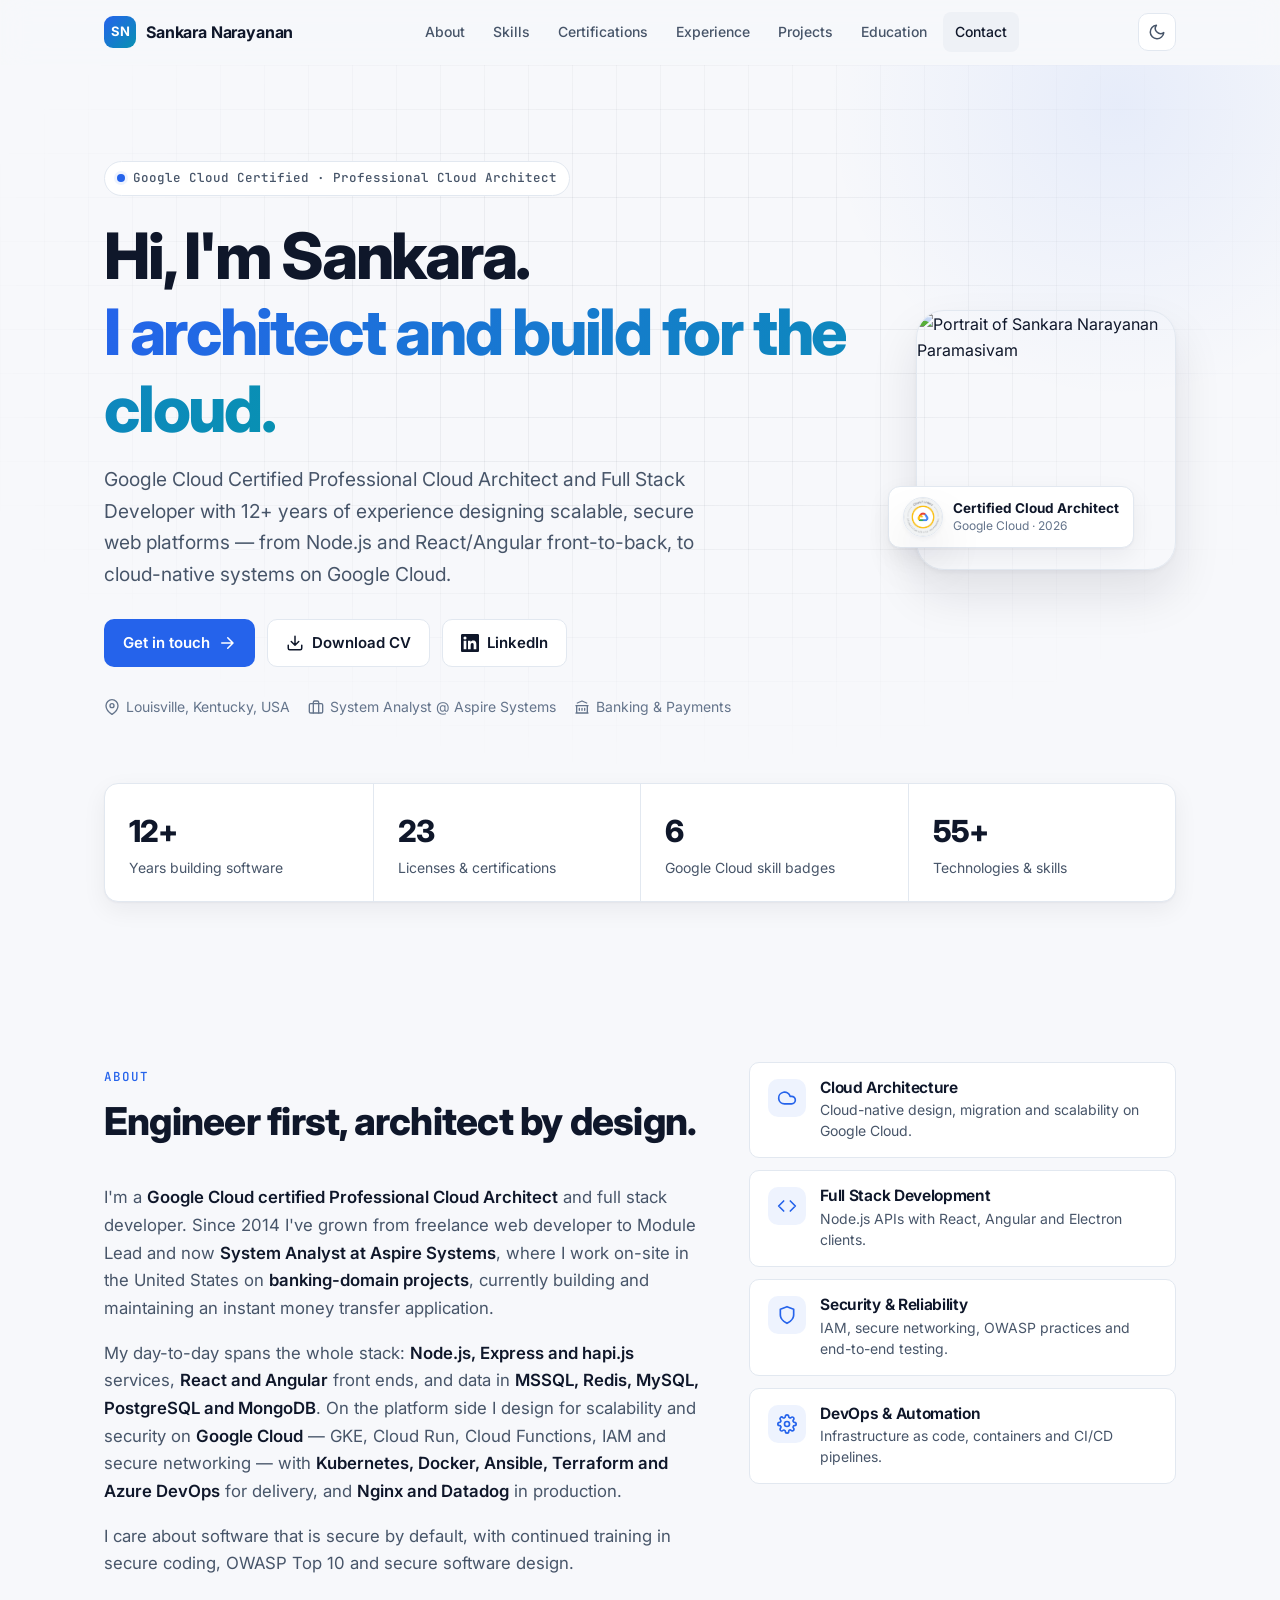
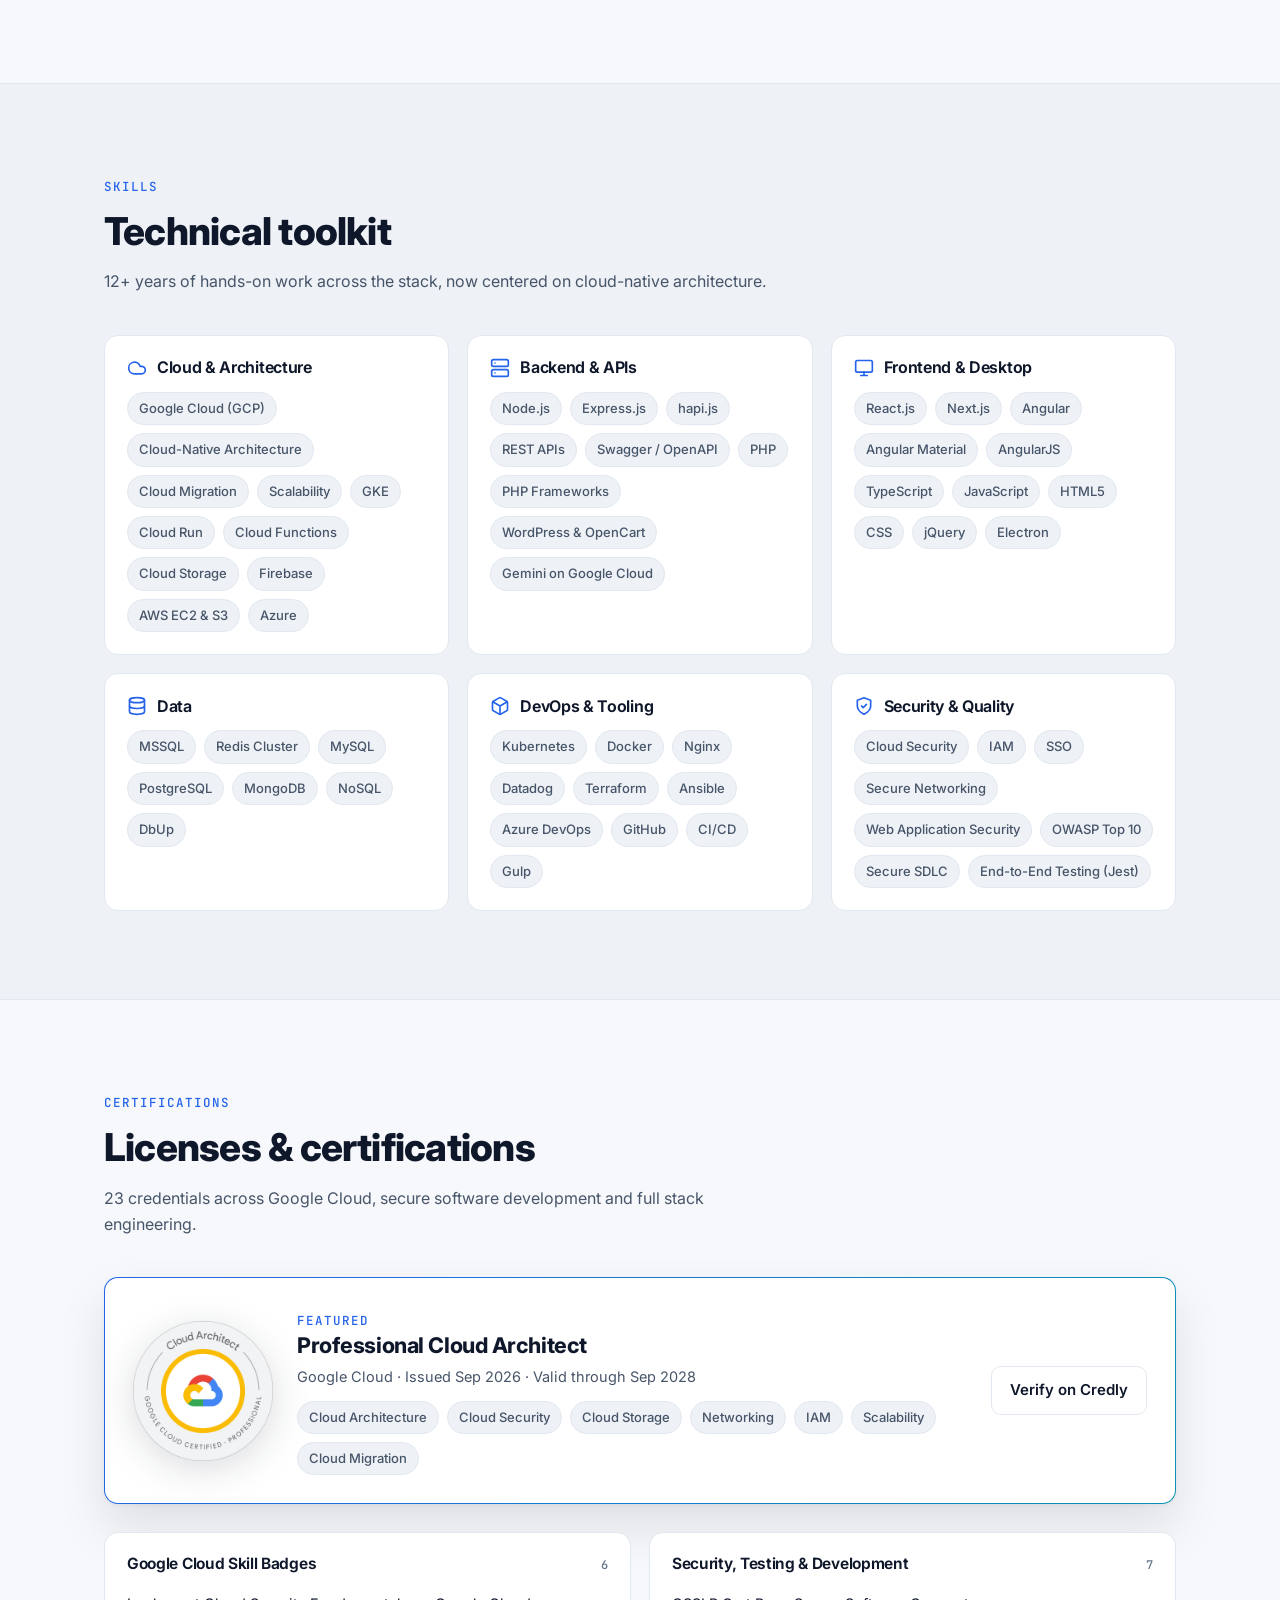
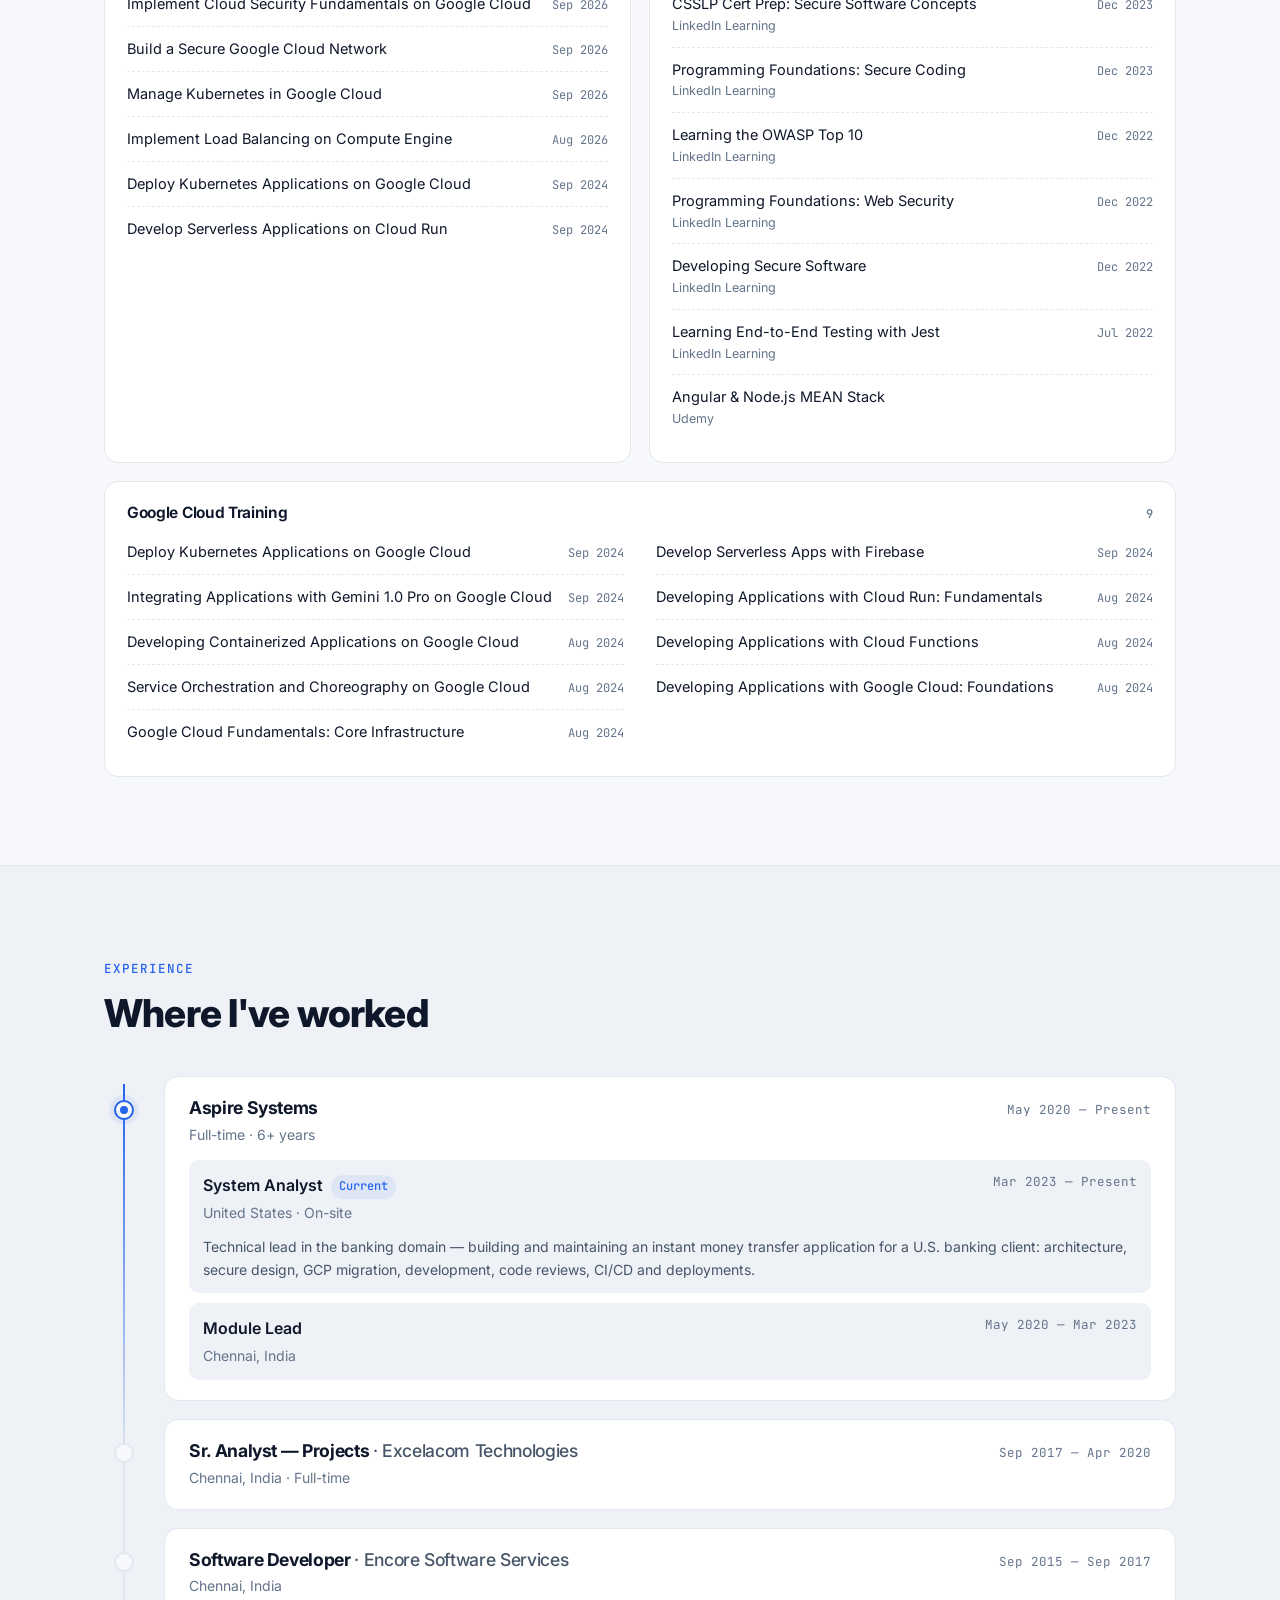
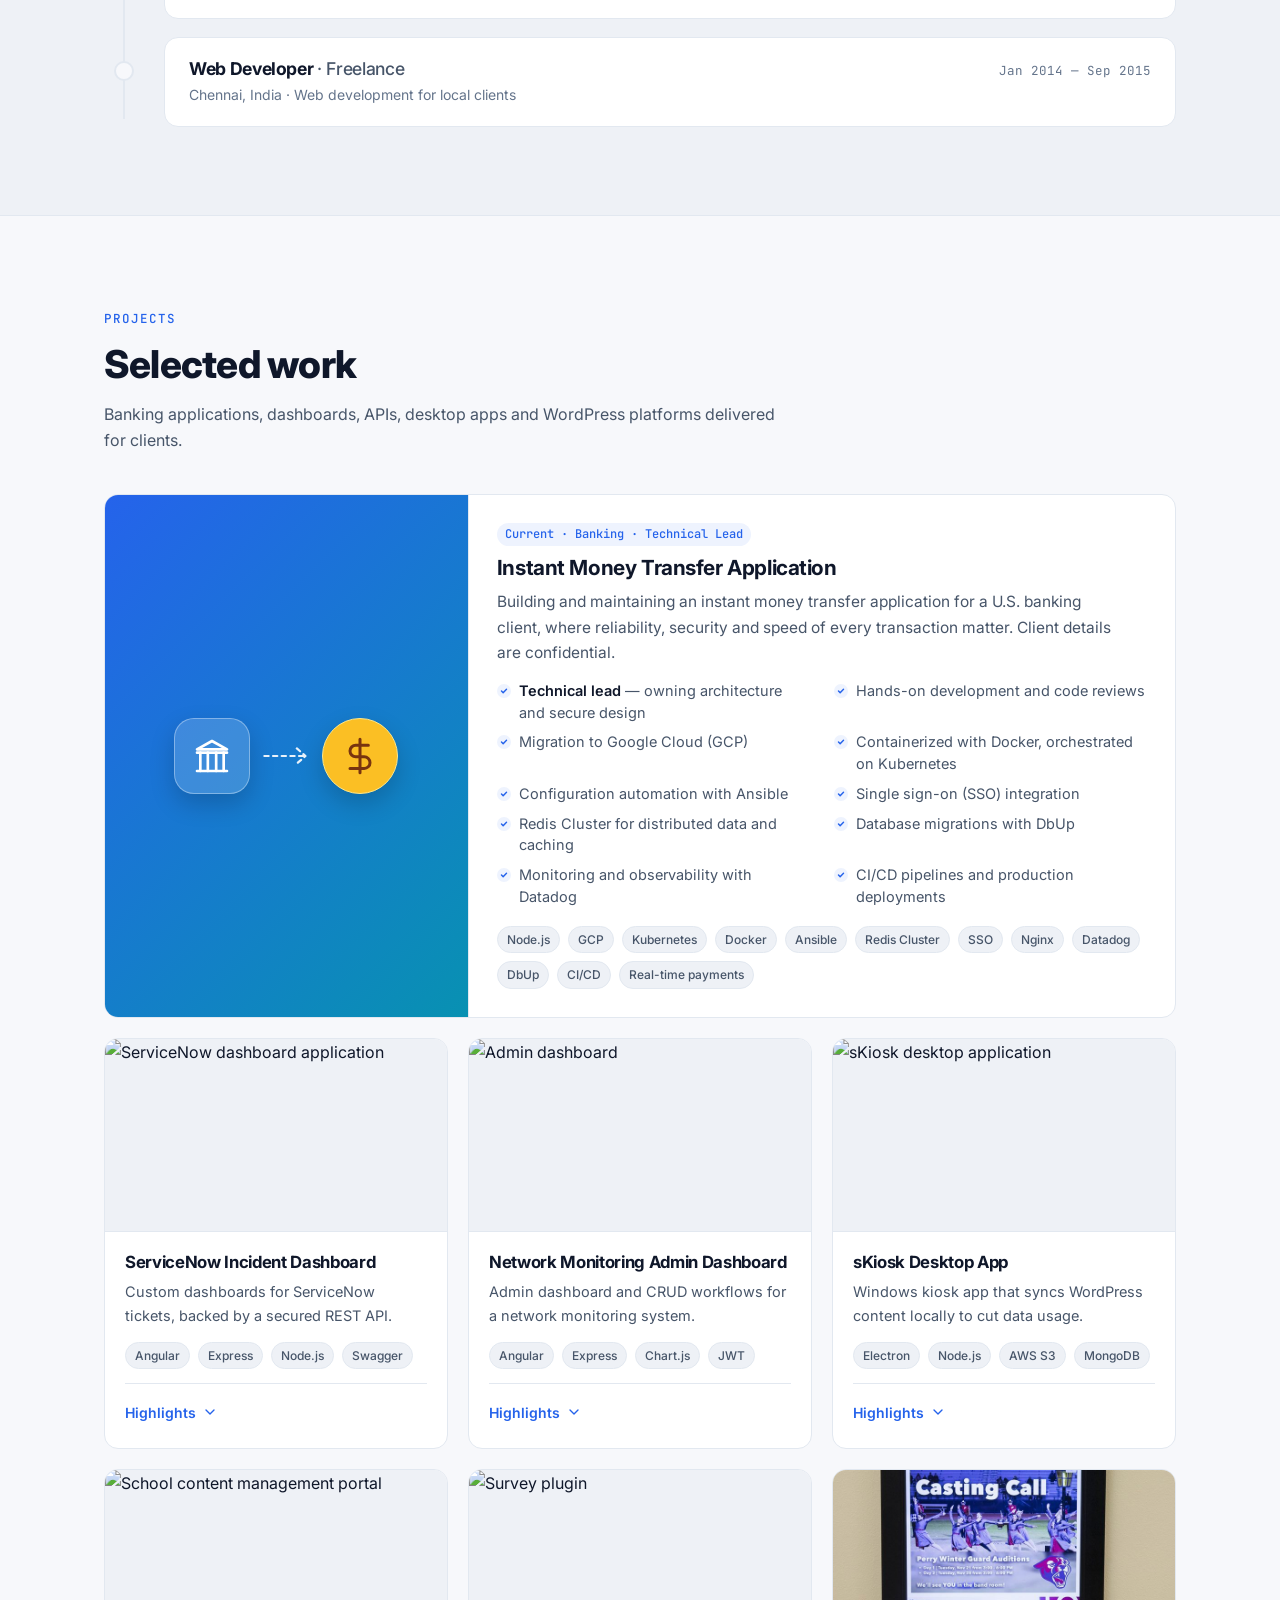
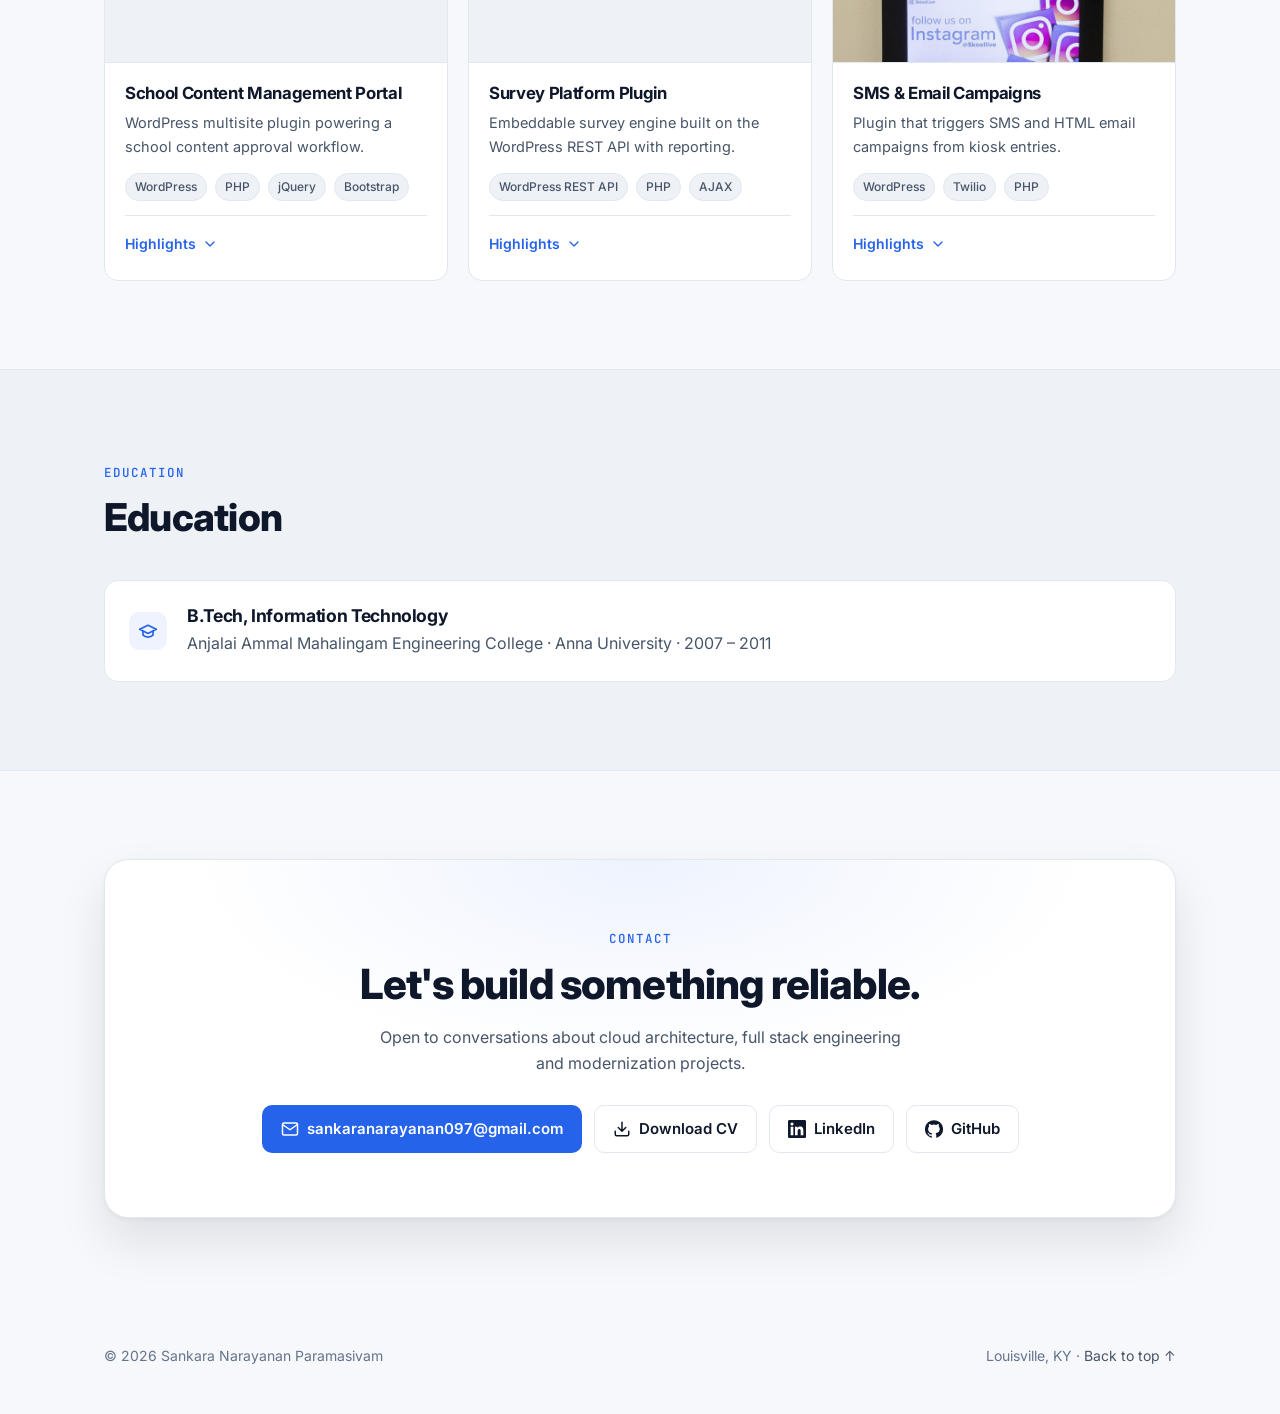
==== index.html @ 9634d3d8 "Mobile compatibility fixes from device-size testing - Email button wraps cleanly before "@" on narro" ====
<!DOCTYPE html>
<html lang="en" class="no-js">
<head>
	<meta charset="utf-8">
	<meta name="viewport" content="width=device-width, initial-scale=1">
	<title>Sankara Narayanan Paramasivam — Cloud Architect &amp; Full Stack Developer</title>
	<meta name="description" content="Google Cloud Certified Professional Cloud Architect and technical lead with 12+ years of full stack experience, currently building instant money transfer systems in banking. Node.js, React, Angular, Kubernetes, Redis and GCP.">
	<meta name="author" content="Sankara Narayanan Paramasivam">
	<link rel="canonical" href="https://sankar-dev.github.io/">
	<meta name="theme-color" content="#0a0e17" media="(prefers-color-scheme: dark)">
	<meta name="theme-color" content="#f7f8fb" media="(prefers-color-scheme: light)">

	<meta property="og:type" content="website">
	<meta property="og:title" content="Sankara Narayanan Paramasivam — Cloud Architect & Full Stack Developer">
	<meta property="og:description" content="Google Cloud Certified Professional Cloud Architect · Technical Lead in Banking &amp; Payments · Full Stack Developer · Node.js · React · Kubernetes · GCP">
	<meta property="og:url" content="https://sankar-dev.github.io/">
	<meta property="og:image" content="https://sankar-dev.github.io/images/sankar.png">
	<meta name="twitter:card" content="summary">

	<link rel="icon" href="favicon.svg" type="image/svg+xml">

	<script type="application/ld+json">
	{
		"@context": "https://schema.org",
		"@type": "Person",
		"name": "Sankara Narayanan Paramasivam",
		"url": "https://sankar-dev.github.io/",
		"image": "https://sankar-dev.github.io/images/sankar.png",
		"jobTitle": "System Analyst · Technical Lead",
		"worksFor": { "@type": "Organization", "name": "Aspire Systems" },
		"address": { "@type": "PostalAddress", "addressLocality": "Louisville", "addressRegion": "KY", "addressCountry": "US" },
		"alumniOf": { "@type": "CollegeOrUniversity", "name": "Anjalai Ammal Mahalingam Engineering College" },
		"hasCredential": {
			"@type": "EducationalOccupationalCredential",
			"name": "Google Cloud Certified Professional Cloud Architect",
			"credentialCategory": "certification",
			"recognizedBy": { "@type": "Organization", "name": "Google Cloud" },
			"url": "https://www.credly.com/badges/705d4c98-7a03-4e25-8f89-1579e74655a4"
		},
		"knowsAbout": ["Google Cloud Platform", "Cloud Architecture", "Node.js", "React", "Next.js", "Angular", "Kubernetes", "Docker", "Redis", "MSSQL", "PostgreSQL", "Banking", "Payments"],
		"sameAs": [
			"https://www.linkedin.com/in/sankara-narayanan-paramasivam-00a00a11a/",
			"https://github.com/sankar-dev"
		]
	}
	</script>

	<link rel="preconnect" href="https://fonts.googleapis.com">
	<link rel="preconnect" href="https://fonts.gstatic.com" crossorigin>
	<link href="https://fonts.googleapis.com/css2?family=Inter:wght@400;500;600;700;800&family=JetBrains+Mono:wght@500&display=swap" rel="stylesheet">
	<link rel="stylesheet" href="css/site.css">

	<script>
		// Apply saved theme before paint to avoid a flash
		try { var t = localStorage.getItem('theme'); if (t) document.documentElement.setAttribute('data-theme', t); } catch (e) {}
	</script>
</head>
<body>
	<a class="skip-link" href="#main">Skip to content</a>

	<!-- Navigation -->
	<header class="nav">
		<div class="container nav-inner">
			<a class="brand" href="#top" aria-label="Sankara Narayanan — home">
				<span class="brand-mark">SN</span>
				<span>Sankara Narayanan</span>
			</a>
			<nav class="nav-links" id="nav-links" aria-label="Primary">
				<a href="#about">About</a>
				<a href="#skills">Skills</a>
				<a href="#certifications">Certifications</a>
				<a href="#experience">Experience</a>
				<a href="#projects">Projects</a>
				<a href="#education">Education</a>
				<a href="#contact">Contact</a>
			</nav>
			<div class="nav-actions">
				<button class="icon-btn theme-toggle" type="button" aria-label="Toggle dark mode">
					<svg class="icon-moon" viewBox="0 0 24 24" fill="none" stroke="currentColor" stroke-width="2" stroke-linecap="round" stroke-linejoin="round"><path d="M21 12.79A9 9 0 1 1 11.21 3 7 7 0 0 0 21 12.79z"/></svg>
					<svg class="icon-sun" viewBox="0 0 24 24" fill="none" stroke="currentColor" stroke-width="2" stroke-linecap="round" stroke-linejoin="round"><circle cx="12" cy="12" r="4"/><path d="M12 2v2M12 20v2M4.93 4.93l1.41 1.41M17.66 17.66l1.41 1.41M2 12h2M20 12h2M6.34 17.66l-1.41 1.41M19.07 4.93l-1.41 1.41"/></svg>
				</button>
				<button class="icon-btn menu-toggle" type="button" aria-label="Open menu" aria-controls="nav-links" aria-expanded="false">
					<svg viewBox="0 0 24 24" fill="none" stroke="currentColor" stroke-width="2" stroke-linecap="round"><path d="M4 7h16M4 12h16M4 17h16"/></svg>
				</button>
			</div>
		</div>
	</header>

	<main id="main">

		<!-- Hero -->
		<section class="hero" id="top">
			<div class="container">
				<div class="hero-grid">
					<div>
						<span class="eyebrow"><span class="status-dot" aria-hidden="true"></span> Google Cloud Certified · Professional Cloud Architect</span>
						<h1>Hi, I'm Sankara.<br><span class="grad">I architect and build for the cloud.</span></h1>
						<p class="hero-lead">Google Cloud Certified Professional Cloud Architect and Full Stack Developer with 12+ years of experience designing scalable, secure web platforms — from Node.js and React/Angular front-to-back, to cloud-native systems on Google Cloud.</p>
						<div class="hero-cta">
							<a class="btn btn-primary" href="#contact">
								Get in touch
								<svg viewBox="0 0 24 24" fill="none" stroke="currentColor" stroke-width="2" stroke-linecap="round" stroke-linejoin="round"><path d="M5 12h14M13 5l7 7-7 7"/></svg>
							</a>
							<a class="btn btn-ghost" href="cv/Sankara-Narayanan-Paramasivam-CV.pdf" download>
								<svg viewBox="0 0 24 24" fill="none" stroke="currentColor" stroke-width="2" stroke-linecap="round" stroke-linejoin="round"><path d="M21 15v4a2 2 0 0 1-2 2H5a2 2 0 0 1-2-2v-4M7 10l5 5 5-5M12 15V3"/></svg>
								Download CV
							</a>
							<a class="btn btn-ghost" href="https://www.linkedin.com/in/sankara-narayanan-paramasivam-00a00a11a/" target="_blank" rel="noopener">
								<svg viewBox="0 0 24 24" fill="currentColor"><path d="M20.45 20.45h-3.56v-5.57c0-1.33-.02-3.04-1.85-3.04-1.85 0-2.14 1.45-2.14 2.94v5.67H9.35V9h3.41v1.56h.05c.48-.9 1.64-1.85 3.37-1.85 3.6 0 4.27 2.37 4.27 5.46v6.28zM5.34 7.43a2.06 2.06 0 1 1 0-4.13 2.06 2.06 0 0 1 0 4.13zM7.12 20.45H3.56V9h3.56v11.45zM22.22 0H1.77C.79 0 0 .77 0 1.73v20.54C0 23.23.79 24 1.77 24h20.45c.98 0 1.78-.77 1.78-1.73V1.73C24 .77 23.2 0 22.22 0z"/></svg>
								LinkedIn
							</a>
						</div>
						<div class="hero-meta">
							<span>
								<svg viewBox="0 0 24 24" fill="none" stroke="currentColor" stroke-width="2" stroke-linecap="round" stroke-linejoin="round"><path d="M21 10c0 7-9 13-9 13S3 17 3 10a9 9 0 0 1 18 0z"/><circle cx="12" cy="10" r="3"/></svg>
								Louisville, Kentucky, USA
							</span>
							<span>
								<svg viewBox="0 0 24 24" fill="none" stroke="currentColor" stroke-width="2" stroke-linecap="round" stroke-linejoin="round"><rect x="2" y="7" width="20" height="14" rx="2"/><path d="M16 21V5a2 2 0 0 0-2-2h-4a2 2 0 0 0-2 2v16"/></svg>
								System Analyst @ Aspire Systems
							</span>
							<span>
								<svg viewBox="0 0 24 24" fill="none" stroke="currentColor" stroke-width="2" stroke-linecap="round" stroke-linejoin="round"><path d="M3 21h18M3 10h18M5 6l7-3 7 3M4 10v11M20 10v11M8 14v3M12 14v3M16 14v3"/></svg>
								Banking &amp; Payments
							</span>
						</div>
					</div>
					<div class="portrait">
						<img src="images/sankar.png" alt="Portrait of Sankara Narayanan Paramasivam" width="286" height="283">
						<a class="portrait-badge" href="https://www.credly.com/badges/705d4c98-7a03-4e25-8f89-1579e74655a4" target="_blank" rel="noopener" aria-label="Verify Professional Cloud Architect badge on Credly">
							<img src="images/gcp-cloud-architect-badge.png" alt="" width="40" height="40">
							<div><strong>Certified Cloud Architect</strong><small>Google Cloud · 2026</small></div>
						</a>
					</div>
				</div>

				<div class="stats reveal">
					<div class="stat"><div class="stat-value">12+</div><div class="stat-label">Years building software</div></div>
					<div class="stat"><div class="stat-value">23</div><div class="stat-label">Licenses &amp; certifications</div></div>
					<div class="stat"><div class="stat-value">6</div><div class="stat-label">Google Cloud skill badges</div></div>
					<div class="stat"><div class="stat-value">55+</div><div class="stat-label">Technologies &amp; skills</div></div>
				</div>
			</div>
		</section>

		<!-- About -->
		<section class="section" id="about">
			<div class="container about-grid">
				<div class="about-text reveal">
					<div class="section-head">
						<span class="kicker">About</span>
						<h2>Engineer first, architect by design.</h2>
					</div>
					<p>I'm a <strong>Google Cloud certified Professional Cloud Architect</strong> and full stack developer. Since 2014 I've grown from freelance web developer to Module Lead and now <strong>System Analyst at Aspire Systems</strong>, where I work on-site in the United States on <strong>banking-domain projects</strong>, currently building and maintaining an instant money transfer application.</p>
					<p>My day-to-day spans the whole stack: <strong>Node.js, Express and hapi.js</strong> services, <strong>React and Angular</strong> front ends, and data in <strong>MSSQL, Redis, MySQL, PostgreSQL and MongoDB</strong>. On the platform side I design for scalability and security on <strong>Google Cloud</strong> — GKE, Cloud Run, Cloud Functions, IAM and secure networking — with <strong>Kubernetes, Docker, Ansible, Terraform and Azure DevOps</strong> for delivery, and <strong>Nginx and Datadog</strong> in production.</p>
					<p>I care about software that is secure by default, with continued training in secure coding, OWASP Top 10 and secure software design.</p>
				</div>
				<div class="focus-list reveal">
					<div class="focus-item">
						<span class="focus-icon"><svg viewBox="0 0 24 24" fill="none" stroke="currentColor" stroke-width="2" stroke-linecap="round" stroke-linejoin="round"><path d="M17.5 19H9a7 7 0 1 1 6.71-9h1.79a4.5 4.5 0 1 1 0 9z"/></svg></span>
						<div><h3>Cloud Architecture</h3><p>Cloud-native design, migration and scalability on Google Cloud.</p></div>
					</div>
					<div class="focus-item">
						<span class="focus-icon"><svg viewBox="0 0 24 24" fill="none" stroke="currentColor" stroke-width="2" stroke-linecap="round" stroke-linejoin="round"><path d="M16 18l6-6-6-6M8 6l-6 6 6 6"/></svg></span>
						<div><h3>Full Stack Development</h3><p>Node.js APIs with React, Angular and Electron clients.</p></div>
					</div>
					<div class="focus-item">
						<span class="focus-icon"><svg viewBox="0 0 24 24" fill="none" stroke="currentColor" stroke-width="2" stroke-linecap="round" stroke-linejoin="round"><path d="M12 22s8-4 8-10V5l-8-3-8 3v7c0 6 8 10 8 10z"/></svg></span>
						<div><h3>Security &amp; Reliability</h3><p>IAM, secure networking, OWASP practices and end-to-end testing.</p></div>
					</div>
					<div class="focus-item">
						<span class="focus-icon"><svg viewBox="0 0 24 24" fill="none" stroke="currentColor" stroke-width="2" stroke-linecap="round" stroke-linejoin="round"><circle cx="12" cy="12" r="3"/><path d="M19.4 15a1.65 1.65 0 0 0 .33 1.82l.06.06a2 2 0 1 1-2.83 2.83l-.06-.06a1.65 1.65 0 0 0-1.82-.33 1.65 1.65 0 0 0-1 1.51V21a2 2 0 1 1-4 0v-.09A1.65 1.65 0 0 0 9 19.4a1.65 1.65 0 0 0-1.82.33l-.06.06a2 2 0 1 1-2.83-2.83l.06-.06A1.65 1.65 0 0 0 4.6 15a1.65 1.65 0 0 0-1.51-1H3a2 2 0 1 1 0-4h.09A1.65 1.65 0 0 0 4.6 9a1.65 1.65 0 0 0-.33-1.82l-.06-.06a2 2 0 1 1 2.83-2.83l.06.06A1.65 1.65 0 0 0 9 4.6a1.65 1.65 0 0 0 1-1.51V3a2 2 0 1 1 4 0v.09a1.65 1.65 0 0 0 1 1.51 1.65 1.65 0 0 0 1.82-.33l.06-.06a2 2 0 1 1 2.83 2.83l-.06.06A1.65 1.65 0 0 0 19.4 9a1.65 1.65 0 0 0 1.51 1H21a2 2 0 1 1 0 4h-.09a1.65 1.65 0 0 0-1.51 1z"/></svg></span>
						<div><h3>DevOps &amp; Automation</h3><p>Infrastructure as code, containers and CI/CD pipelines.</p></div>
					</div>
				</div>
			</div>
		</section>

		<!-- Skills -->
		<section class="section section-alt" id="skills">
			<div class="container">
				<div class="section-head reveal">
					<span class="kicker">Skills</span>
					<h2>Technical toolkit</h2>
					<p>12+ years of hands-on work across the stack, now centered on cloud-native architecture.</p>
				</div>
				<div class="skills-grid">
					<div class="skill-card reveal">
						<h3><svg viewBox="0 0 24 24" fill="none" stroke="currentColor" stroke-width="2" stroke-linecap="round" stroke-linejoin="round"><path d="M17.5 19H9a7 7 0 1 1 6.71-9h1.79a4.5 4.5 0 1 1 0 9z"/></svg>Cloud &amp; Architecture</h3>
						<div class="chips">
							<span class="chip">Google Cloud (GCP)</span><span class="chip">Cloud-Native Architecture</span><span class="chip">Cloud Migration</span><span class="chip">Scalability</span><span class="chip">GKE</span><span class="chip">Cloud Run</span><span class="chip">Cloud Functions</span><span class="chip">Cloud Storage</span><span class="chip">Firebase</span><span class="chip">AWS EC2 &amp; S3</span><span class="chip">Azure</span>
						</div>
					</div>
					<div class="skill-card reveal">
						<h3><svg viewBox="0 0 24 24" fill="none" stroke="currentColor" stroke-width="2" stroke-linecap="round" stroke-linejoin="round"><rect x="2" y="2" width="20" height="8" rx="2"/><rect x="2" y="14" width="20" height="8" rx="2"/><path d="M6 6h.01M6 18h.01"/></svg>Backend &amp; APIs</h3>
						<div class="chips">
							<span class="chip">Node.js</span><span class="chip">Express.js</span><span class="chip">hapi.js</span><span class="chip">REST APIs</span><span class="chip">Swagger / OpenAPI</span><span class="chip">PHP</span><span class="chip">PHP Frameworks</span><span class="chip">WordPress &amp; OpenCart</span><span class="chip">Gemini on Google Cloud</span>
						</div>
					</div>
					<div class="skill-card reveal">
						<h3><svg viewBox="0 0 24 24" fill="none" stroke="currentColor" stroke-width="2" stroke-linecap="round" stroke-linejoin="round"><rect x="2" y="3" width="20" height="14" rx="2"/><path d="M8 21h8M12 17v4"/></svg>Frontend &amp; Desktop</h3>
						<div class="chips">
							<span class="chip">React.js</span><span class="chip">Next.js</span><span class="chip">Angular</span><span class="chip">Angular Material</span><span class="chip">AngularJS</span><span class="chip">TypeScript</span><span class="chip">JavaScript</span><span class="chip">HTML5</span><span class="chip">CSS</span><span class="chip">jQuery</span><span class="chip">Electron</span>
						</div>
					</div>
					<div class="skill-card reveal">
						<h3><svg viewBox="0 0 24 24" fill="none" stroke="currentColor" stroke-width="2" stroke-linecap="round" stroke-linejoin="round"><ellipse cx="12" cy="5" rx="9" ry="3"/><path d="M21 12c0 1.66-4 3-9 3s-9-1.34-9-3"/><path d="M3 5v14c0 1.66 4 3 9 3s9-1.34 9-3V5"/></svg>Data</h3>
						<div class="chips">
							<span class="chip">MSSQL</span><span class="chip">Redis Cluster</span><span class="chip">MySQL</span><span class="chip">PostgreSQL</span><span class="chip">MongoDB</span><span class="chip">NoSQL</span><span class="chip">DbUp</span>
						</div>
					</div>
					<div class="skill-card reveal">
						<h3><svg viewBox="0 0 24 24" fill="none" stroke="currentColor" stroke-width="2" stroke-linecap="round" stroke-linejoin="round"><path d="M21 16V8a2 2 0 0 0-1-1.73l-7-4a2 2 0 0 0-2 0l-7 4A2 2 0 0 0 3 8v8a2 2 0 0 0 1 1.73l7 4a2 2 0 0 0 2 0l7-4A2 2 0 0 0 21 16z"/><path d="M3.27 6.96L12 12.01l8.73-5.05M12 22.08V12"/></svg>DevOps &amp; Tooling</h3>
						<div class="chips">
							<span class="chip">Kubernetes</span><span class="chip">Docker</span><span class="chip">Nginx</span><span class="chip">Datadog</span><span class="chip">Terraform</span><span class="chip">Ansible</span><span class="chip">Azure DevOps</span><span class="chip">GitHub</span><span class="chip">CI/CD</span><span class="chip">Gulp</span>
						</div>
					</div>
					<div class="skill-card reveal">
						<h3><svg viewBox="0 0 24 24" fill="none" stroke="currentColor" stroke-width="2" stroke-linecap="round" stroke-linejoin="round"><path d="M12 22s8-4 8-10V5l-8-3-8 3v7c0 6 8 10 8 10z"/><path d="M9 12l2 2 4-4"/></svg>Security &amp; Quality</h3>
						<div class="chips">
							<span class="chip">Cloud Security</span><span class="chip">IAM</span><span class="chip">SSO</span><span class="chip">Secure Networking</span><span class="chip">Web Application Security</span><span class="chip">OWASP Top 10</span><span class="chip">Secure SDLC</span><span class="chip">End-to-End Testing (Jest)</span>
						</div>
					</div>
				</div>
			</div>
		</section>

		<!-- Certifications -->
		<section class="section" id="certifications">
			<div class="container">
				<div class="section-head reveal">
					<span class="kicker">Certifications</span>
					<h2>Licenses &amp; certifications</h2>
					<p>23 credentials across Google Cloud, secure software development and full stack engineering.</p>
				</div>

				<div class="cert-feature reveal">
					<a href="https://www.credly.com/badges/705d4c98-7a03-4e25-8f89-1579e74655a4" target="_blank" rel="noopener"><img class="cert-badge" src="images/gcp-cloud-architect-badge.png" alt="Google Cloud Certified Professional Cloud Architect badge — verify on Credly" width="140" height="140" loading="lazy"></a>
					<div>
						<span class="kicker">Featured</span>
						<h3>Professional Cloud Architect</h3>
						<p>Google Cloud · Issued Sep 2026 · Valid through Sep 2028</p>
						<div class="chips">
							<span class="chip">Cloud Architecture</span><span class="chip">Cloud Security</span><span class="chip">Cloud Storage</span><span class="chip">Networking</span><span class="chip">IAM</span><span class="chip">Scalability</span><span class="chip">Cloud Migration</span>
						</div>
					</div>
					<a class="btn btn-ghost" href="https://www.credly.com/badges/705d4c98-7a03-4e25-8f89-1579e74655a4" target="_blank" rel="noopener">Verify on Credly</a>
				</div>

				<div class="cert-groups">
					<div class="cert-group reveal">
						<h3>Google Cloud Skill Badges <span class="count">6</span></h3>
						<ul class="cert-list">
							<li><span>Implement Cloud Security Fundamentals on Google Cloud</span><time>Sep 2026</time></li>
							<li><span>Build a Secure Google Cloud Network</span><time>Sep 2026</time></li>
							<li><span>Manage Kubernetes in Google Cloud</span><time>Sep 2026</time></li>
							<li><span>Implement Load Balancing on Compute Engine</span><time>Aug 2026</time></li>
							<li><span>Deploy Kubernetes Applications on Google Cloud</span><time>Sep 2024</time></li>
							<li><span>Develop Serverless Applications on Cloud Run</span><time>Sep 2024</time></li>
						</ul>
					</div>
					<div class="cert-group reveal">
						<h3>Security, Testing &amp; Development <span class="count">7</span></h3>
						<ul class="cert-list">
							<li><span>CSSLP Cert Prep: Secure Software Concepts<span class="issuer">LinkedIn Learning</span></span><time>Dec 2023</time></li>
							<li><span>Programming Foundations: Secure Coding<span class="issuer">LinkedIn Learning</span></span><time>Dec 2023</time></li>
							<li><span>Learning the OWASP Top 10<span class="issuer">LinkedIn Learning</span></span><time>Dec 2022</time></li>
							<li><span>Programming Foundations: Web Security<span class="issuer">LinkedIn Learning</span></span><time>Dec 2022</time></li>
							<li><span>Developing Secure Software<span class="issuer">LinkedIn Learning</span></span><time>Dec 2022</time></li>
							<li><span>Learning End-to-End Testing with Jest<span class="issuer">LinkedIn Learning</span></span><time>Jul 2022</time></li>
							<li><span>Angular &amp; Node.js MEAN Stack<span class="issuer">Udemy</span></span><time></time></li>
						</ul>
					</div>
					<div class="cert-group cert-group-wide reveal">
						<h3>Google Cloud Training <span class="count">9</span></h3>
						<ul class="cert-list">
							<li><span>Deploy Kubernetes Applications on Google Cloud</span><time>Sep 2024</time></li>
							<li><span>Develop Serverless Apps with Firebase</span><time>Sep 2024</time></li>
							<li><span>Integrating Applications with Gemini 1.0 Pro on Google Cloud</span><time>Sep 2024</time></li>
							<li><span>Developing Applications with Cloud Run: Fundamentals</span><time>Aug 2024</time></li>
							<li><span>Developing Containerized Applications on Google Cloud</span><time>Aug 2024</time></li>
							<li><span>Developing Applications with Cloud Functions</span><time>Aug 2024</time></li>
							<li><span>Service Orchestration and Choreography on Google Cloud</span><time>Aug 2024</time></li>
							<li><span>Developing Applications with Google Cloud: Foundations</span><time>Aug 2024</time></li>
							<li><span>Google Cloud Fundamentals: Core Infrastructure</span><time>Aug 2024</time></li>
						</ul>
					</div>
				</div>
			</div>
		</section>

		<!-- Experience -->
		<section class="section section-alt" id="experience">
			<div class="container">
				<div class="section-head reveal">
					<span class="kicker">Experience</span>
					<h2>Where I've worked</h2>
				</div>
				<div class="timeline">
					<article class="role is-current reveal">
						<span class="role-dot" aria-hidden="true"></span>
						<div class="role-card">
							<div class="role-head">
								<h3>Aspire Systems</h3>
								<span class="role-dates">May 2020 — Present</span>
							</div>
							<div class="role-sub">Full-time · 6+ years</div>
							<div class="role-steps">
								<div class="role-step">
									<span><strong>System Analyst</strong><span class="tag-current">Current</span><br><span class="role-sub">United States · On-site</span></span>
									<span class="role-dates">Mar 2023 — Present</span>
									<p class="role-note">Technical lead in the banking domain — building and maintaining an instant money transfer application for a U.S. banking client: architecture, secure design, GCP migration, development, code reviews, CI/CD and deployments.</p>
								</div>
								<div class="role-step">
									<span><strong>Module Lead</strong><br><span class="role-sub">Chennai, India</span></span>
									<span class="role-dates">May 2020 — Mar 2023</span>
								</div>
							</div>
						</div>
					</article>
					<article class="role reveal">
						<span class="role-dot" aria-hidden="true"></span>
						<div class="role-card">
							<div class="role-head">
								<h3>Sr. Analyst — Projects <span class="role-company">· Excelacom Technologies</span></h3>
								<span class="role-dates">Sep 2017 — Apr 2020</span>
							</div>
							<div class="role-sub">Chennai, India · Full-time</div>
						</div>
					</article>
					<article class="role reveal">
						<span class="role-dot" aria-hidden="true"></span>
						<div class="role-card">
							<div class="role-head">
								<h3>Software Developer <span class="role-company">· Encore Software Services</span></h3>
								<span class="role-dates">Sep 2015 — Sep 2017</span>
							</div>
							<div class="role-sub">Chennai, India</div>
						</div>
					</article>
					<article class="role reveal">
						<span class="role-dot" aria-hidden="true"></span>
						<div class="role-card">
							<div class="role-head">
								<h3>Web Developer <span class="role-company">· Freelance</span></h3>
								<span class="role-dates">Jan 2014 — Sep 2015</span>
							</div>
							<div class="role-sub">Chennai, India · Web development for local clients</div>
						</div>
					</article>
				</div>
			</div>
		</section>

		<!-- Projects -->
		<section class="section" id="projects">
			<div class="container">
				<div class="section-head reveal">
					<span class="kicker">Projects</span>
					<h2>Selected work</h2>
					<p>Banking applications, dashboards, APIs, desktop apps and WordPress platforms delivered for clients.</p>
				</div>
				<div class="projects-grid">
					<article class="project project-featured reveal">
						<div class="project-media project-media-icon" aria-hidden="true">
							<div class="transfer-art">
								<span class="transfer-tile">
									<svg viewBox="0 0 24 24" fill="none" stroke="currentColor" stroke-width="1.6" stroke-linecap="round" stroke-linejoin="round"><path d="M3 21h18M3 10h18M12 3l9 5H3l9-5z"/><path d="M5 10v11M9.5 10v11M14.5 10v11M19 10v11"/></svg>
								</span>
								<svg class="transfer-arrow" viewBox="0 0 48 24" fill="none" stroke="currentColor" stroke-width="2" stroke-linecap="round" stroke-linejoin="round"><path d="M4 12h38M34 5l8 7-8 7" stroke-dasharray="4 4"/></svg>
								<span class="transfer-tile transfer-coin">
									<svg viewBox="0 0 24 24" fill="none" stroke="currentColor" stroke-width="1.8" stroke-linecap="round" stroke-linejoin="round"><path d="M12 2v20M17 5.5H9.5a3.5 3.5 0 0 0 0 7h5a3.5 3.5 0 0 1 0 7H6"/></svg>
								</span>
							</div>
						</div>
						<div class="project-body">
							<span class="tag-current">Current · Banking · Technical Lead</span>
							<h3>Instant Money Transfer Application</h3>
							<p>Building and maintaining an instant money transfer application for a U.S. banking client, where reliability, security and speed of every transaction matter. Client details are confidential.</p>
							<ul class="project-highlights">
								<li><strong>Technical lead</strong> — owning architecture and secure design</li>
								<li>Hands-on development and code reviews</li>
								<li>Migration to Google Cloud (GCP)</li>
								<li>Containerized with Docker, orchestrated on Kubernetes</li>
								<li>Configuration automation with Ansible</li>
								<li>Single sign-on (SSO) integration</li>
								<li>Redis Cluster for distributed data and caching</li>
								<li>Database migrations with DbUp</li>
								<li>Monitoring and observability with Datadog</li>
								<li>CI/CD pipelines and production deployments</li>
							</ul>
							<div class="chips"><span class="chip">Node.js</span><span class="chip">GCP</span><span class="chip">Kubernetes</span><span class="chip">Docker</span><span class="chip">Ansible</span><span class="chip">Redis Cluster</span><span class="chip">SSO</span><span class="chip">Nginx</span><span class="chip">Datadog</span><span class="chip">DbUp</span><span class="chip">CI/CD</span><span class="chip">Real-time payments</span></div>
						</div>
					</article>
					<article class="project reveal">
						<div class="project-media"><img src="images/servicenow.png" alt="ServiceNow dashboard application" loading="lazy"></div>
						<div class="project-body">
							<h3>ServiceNow Incident Dashboard</h3>
							<p>Custom dashboards for ServiceNow tickets, backed by a secured REST API.</p>
							<div class="chips"><span class="chip">Angular</span><span class="chip">Express</span><span class="chip">Node.js</span><span class="chip">Swagger</span></div>
							<details>
								<summary>Highlights <svg viewBox="0 0 24 24" fill="none" stroke="currentColor" stroke-width="2" stroke-linecap="round" stroke-linejoin="round"><path d="M6 9l6 6 6-6"/></svg></summary>
								<ul>
									<li>Angular application with Angular Material UI components</li>
									<li>REST API built on Express, documented with Swagger</li>
									<li>Chart.js dashboards and data-table grids</li>
									<li>JWT-protected routes</li>
								</ul>
							</details>
						</div>
					</article>
					<article class="project reveal">
						<div class="project-media"><img src="images/admin-dashboard.jpg" alt="Admin dashboard" loading="lazy"></div>
						<div class="project-body">
							<h3>Network Monitoring Admin Dashboard</h3>
							<p>Admin dashboard and CRUD workflows for a network monitoring system.</p>
							<div class="chips"><span class="chip">Angular</span><span class="chip">Express</span><span class="chip">Chart.js</span><span class="chip">JWT</span></div>
							<details>
								<summary>Highlights <svg viewBox="0 0 24 24" fill="none" stroke="currentColor" stroke-width="2" stroke-linecap="round" stroke-linejoin="round"><path d="M6 9l6 6 6-6"/></svg></summary>
								<ul>
									<li>Angular Material data tables and CRUD forms</li>
									<li>Express REST API backend with Swagger docs</li>
									<li>Chart.js dashboards</li>
									<li>Token-based route protection</li>
								</ul>
							</details>
						</div>
					</article>
					<article class="project reveal">
						<div class="project-media"><img src="images/desktop.jpg" alt="sKiosk desktop application" loading="lazy"></div>
						<div class="project-body">
							<h3>sKiosk Desktop App</h3>
							<p>Windows kiosk app that syncs WordPress content locally to cut data usage.</p>
							<div class="chips"><span class="chip">Electron</span><span class="chip">Node.js</span><span class="chip">AWS S3</span><span class="chip">MongoDB</span></div>
							<details>
								<summary>Highlights <svg viewBox="0 0 24 24" fill="none" stroke="currentColor" stroke-width="2" stroke-linecap="round" stroke-linejoin="round"><path d="M6 9l6 6 6-6"/></svg></summary>
								<ul>
									<li>Automatic updates via Electron updater</li>
									<li>Offline mirroring of WordPress sites</li>
									<li>Content sync from S3 using the AWS CLI and a download manager</li>
								</ul>
							</details>
						</div>
					</article>
					<article class="project reveal">
						<div class="project-media"><img src="images/skoollive_logo.jpg" alt="School content management portal" loading="lazy"></div>
						<div class="project-body">
							<h3>School Content Management Portal</h3>
							<p>WordPress multisite plugin powering a school content approval workflow.</p>
							<div class="chips"><span class="chip">WordPress</span><span class="chip">PHP</span><span class="chip">jQuery</span><span class="chip">Bootstrap</span></div>
							<details>
								<summary>Highlights <svg viewBox="0 0 24 24" fill="none" stroke="currentColor" stroke-width="2" stroke-linecap="round" stroke-linejoin="round"><path d="M6 9l6 6 6-6"/></svg></summary>
								<ul>
									<li>Custom login and admin panel for school admins</li>
									<li>Upload-and-approve flow with network admin review</li>
									<li>Email alerts for pending approvals</li>
									<li>Custom post types for school content</li>
								</ul>
							</details>
						</div>
					</article>
					<article class="project reveal">
						<div class="project-media"><img src="images/skoollive.jpg" alt="Survey plugin" loading="lazy"></div>
						<div class="project-body">
							<h3>Survey Platform Plugin</h3>
							<p>Embeddable survey engine built on the WordPress REST API with reporting.</p>
							<div class="chips"><span class="chip">WordPress REST API</span><span class="chip">PHP</span><span class="chip">AJAX</span></div>
							<details>
								<summary>Highlights <svg viewBox="0 0 24 24" fill="none" stroke="currentColor" stroke-width="2" stroke-linecap="round" stroke-linejoin="round"><path d="M6 9l6 6 6-6"/></svg></summary>
								<ul>
									<li>Custom endpoints for questions and answers</li>
									<li>Embeddable on any site via AJAX</li>
									<li>Dynamic question rendering from API responses</li>
									<li>Admin reporting with Excel export</li>
								</ul>
							</details>
						</div>
					</article>
					<article class="project reveal">
						<div class="project-media"><img src="images/campaigns.jpg" alt="SMS and email campaigns" loading="lazy"></div>
						<div class="project-body">
							<h3>SMS &amp; Email Campaigns</h3>
							<p>Plugin that triggers SMS and HTML email campaigns from kiosk entries.</p>
							<div class="chips"><span class="chip">WordPress</span><span class="chip">Twilio</span><span class="chip">PHP</span></div>
							<details>
								<summary>Highlights <svg viewBox="0 0 24 24" fill="none" stroke="currentColor" stroke-width="2" stroke-linecap="round" stroke-linejoin="round"><path d="M6 9l6 6 6-6"/></svg></summary>
								<ul>
									<li>Twilio API integration for SMS</li>
									<li>Custom HTML email campaigns</li>
									<li>Reporting with Excel export</li>
								</ul>
							</details>
						</div>
					</article>
				</div>
			</div>
		</section>

		<!-- Education -->
		<section class="section section-alt" id="education">
			<div class="container">
				<div class="section-head reveal">
					<span class="kicker">Education</span>
					<h2>Education</h2>
				</div>
				<div class="edu-card reveal">
					<span class="focus-icon"><svg viewBox="0 0 24 24" fill="none" stroke="currentColor" stroke-width="2" stroke-linecap="round" stroke-linejoin="round"><path d="M22 10L12 5 2 10l10 5 10-5z"/><path d="M6 12v5c3 3 9 3 12 0v-5"/></svg></span>
					<div>
						<h3>B.Tech, Information Technology</h3>
						<p>Anjalai Ammal Mahalingam Engineering College · Anna University · 2007 – 2011</p>
					</div>
				</div>
			</div>
		</section>

		<!-- Contact -->
		<section class="section" id="contact">
			<div class="container">
				<div class="contact-card reveal">
					<span class="kicker">Contact</span>
					<h2>Let's build something reliable.</h2>
					<p>Open to conversations about cloud architecture, full stack engineering and modernization projects.</p>
					<div class="hero-cta">
						<a class="btn btn-primary btn-email" href="mailto:sankaranarayanan097@gmail.com">
							<svg viewBox="0 0 24 24" fill="none" stroke="currentColor" stroke-width="2" stroke-linecap="round" stroke-linejoin="round"><rect x="2" y="4" width="20" height="16" rx="2"/><path d="M22 6l-10 7L2 6"/></svg>
							<span>sankaranarayanan097<wbr>@gmail.com</span>
						</a>
						<a class="btn btn-ghost" href="cv/Sankara-Narayanan-Paramasivam-CV.pdf" download>
							<svg viewBox="0 0 24 24" fill="none" stroke="currentColor" stroke-width="2" stroke-linecap="round" stroke-linejoin="round"><path d="M21 15v4a2 2 0 0 1-2 2H5a2 2 0 0 1-2-2v-4M7 10l5 5 5-5M12 15V3"/></svg>
							Download CV
						</a>
						<a class="btn btn-ghost" href="https://www.linkedin.com/in/sankara-narayanan-paramasivam-00a00a11a/" target="_blank" rel="noopener">
							<svg viewBox="0 0 24 24" fill="currentColor"><path d="M20.45 20.45h-3.56v-5.57c0-1.33-.02-3.04-1.85-3.04-1.85 0-2.14 1.45-2.14 2.94v5.67H9.35V9h3.41v1.56h.05c.48-.9 1.64-1.85 3.37-1.85 3.6 0 4.27 2.37 4.27 5.46v6.28zM5.34 7.43a2.06 2.06 0 1 1 0-4.13 2.06 2.06 0 0 1 0 4.13zM7.12 20.45H3.56V9h3.56v11.45zM22.22 0H1.77C.79 0 0 .77 0 1.73v20.54C0 23.23.79 24 1.77 24h20.45c.98 0 1.78-.77 1.78-1.73V1.73C24 .77 23.2 0 22.22 0z"/></svg>
							LinkedIn
						</a>
						<a class="btn btn-ghost" href="https://github.com/sankar-dev" target="_blank" rel="noopener">
							<svg viewBox="0 0 24 24" fill="currentColor"><path d="M12 .3a12 12 0 0 0-3.8 23.4c.6.1.8-.3.8-.6v-2c-3.3.7-4-1.6-4-1.6-.6-1.4-1.4-1.8-1.4-1.8-1-.7.1-.7.1-.7 1.2.1 1.8 1.2 1.8 1.2 1 1.8 2.8 1.3 3.5 1 0-.8.4-1.3.7-1.6-2.7-.3-5.5-1.3-5.5-6 0-1.2.5-2.3 1.3-3.1-.2-.4-.6-1.6 0-3.2 0 0 1-.3 3.4 1.2a11.5 11.5 0 0 1 6 0c2.3-1.5 3.3-1.2 3.3-1.2.6 1.6.2 2.8.1 3.2.8.8 1.3 1.9 1.3 3.2 0 4.6-2.8 5.6-5.5 5.9.5.4.9 1.1.9 2.2v3.3c0 .3.1.7.8.6A12 12 0 0 0 12 .3"/></svg>
							GitHub
						</a>
					</div>
				</div>
			</div>
		</section>
	</main>

	<footer class="footer">
		<div class="container footer-inner">
			<span>&copy; <span id="year">2026</span> Sankara Narayanan Paramasivam</span>
			<span>Louisville, KY · <a href="#top">Back to top ↑</a></span>
		</div>
	</footer>

	<script>document.getElementById('year').textContent = new Date().getFullYear();</script>
	<script src="js/site.js"></script>
</body>
</html>
---- css/site.css ----
/* ==========================================================================
   Sankara Narayanan — portfolio
   ========================================================================== */

:root {
	--bg: #f7f8fb;
	--bg-elev: #ffffff;
	--bg-soft: #eef1f6;
	--text: #0f172a;
	--text-muted: #475569;
	--text-faint: #64748b;
	--border: #e2e8f0;
	--accent: #2563eb;
	--accent-strong: #1d4ed8;
	--accent-soft: rgba(37, 99, 235, 0.08);
	--accent-2: #0891b2;
	--shadow: 0 1px 2px rgba(15, 23, 42, 0.04), 0 8px 24px rgba(15, 23, 42, 0.06);
	--shadow-lg: 0 2px 4px rgba(15, 23, 42, 0.04), 0 24px 48px rgba(15, 23, 42, 0.10);
	--nav-bg: rgba(247, 248, 251, 0.8);
	--grid-line: rgba(15, 23, 42, 0.05);

	--radius: 14px;
	--radius-sm: 10px;
	--max: 1120px;
	--font: "Inter", system-ui, -apple-system, "Segoe UI", Roboto, sans-serif;
	--font-mono: "JetBrains Mono", ui-monospace, SFMono-Regular, Consolas, monospace;
	color-scheme: light;
}

@media (prefers-color-scheme: dark) {
	:root:not([data-theme="light"]) {
		--bg: #0a0e17;
		--bg-elev: #111724;
		--bg-soft: #161d2c;
		--text: #e6e9f0;
		--text-muted: #a3adbf;
		--text-faint: #7d889c;
		--border: #222b3b;
		--accent: #6ea8ff;
		--accent-strong: #93bfff;
		--accent-soft: rgba(110, 168, 255, 0.10);
		--accent-2: #22d3ee;
		--shadow: 0 1px 2px rgba(0, 0, 0, 0.3), 0 8px 24px rgba(0, 0, 0, 0.25);
		--shadow-lg: 0 2px 4px rgba(0, 0, 0, 0.3), 0 24px 48px rgba(0, 0, 0, 0.4);
		--nav-bg: rgba(10, 14, 23, 0.75);
		--grid-line: rgba(255, 255, 255, 0.04);
		color-scheme: dark;
	}
}

:root[data-theme="dark"] {
	--bg: #0a0e17;
	--bg-elev: #111724;
	--bg-soft: #161d2c;
	--text: #e6e9f0;
	--text-muted: #a3adbf;
	--text-faint: #7d889c;
	--border: #222b3b;
	--accent: #6ea8ff;
	--accent-strong: #93bfff;
	--accent-soft: rgba(110, 168, 255, 0.10);
	--accent-2: #22d3ee;
	--shadow: 0 1px 2px rgba(0, 0, 0, 0.3), 0 8px 24px rgba(0, 0, 0, 0.25);
	--shadow-lg: 0 2px 4px rgba(0, 0, 0, 0.3), 0 24px 48px rgba(0, 0, 0, 0.4);
	--nav-bg: rgba(10, 14, 23, 0.75);
	--grid-line: rgba(255, 255, 255, 0.04);
	color-scheme: dark;
}

/* ---------- Base ---------- */

*, *::before, *::after { box-sizing: border-box; }

html { scroll-behavior: smooth; scroll-padding-top: 80px; -webkit-text-size-adjust: 100%; }

body {
	margin: 0;
	background: var(--bg);
	color: var(--text);
	font-family: var(--font);
	font-size: 16px;
	line-height: 1.65;
	-webkit-font-smoothing: antialiased;
	transition: background-color .25s ease, color .25s ease;
}

img { max-width: 100%; display: block; }
a { color: var(--accent); text-decoration: none; }
a:hover { color: var(--accent-strong); }
h1, h2, h3, h4 { margin: 0; line-height: 1.2; letter-spacing: -0.02em; }
p { margin: 0 0 1em; }
ul { margin: 0; padding: 0; list-style: none; }

:focus-visible { outline: 2px solid var(--accent); outline-offset: 3px; border-radius: 6px; }

.container { width: 100%; max-width: var(--max); margin: 0 auto; padding: 0 24px; }

.skip-link {
	position: absolute; left: 16px; top: -48px; z-index: 100;
	background: var(--accent); color: #fff; padding: 8px 14px; border-radius: 8px;
}
.skip-link:focus { top: 12px; color: #fff; }

/* ---------- Nav ---------- */

.nav {
	position: sticky; top: 0; z-index: 50;
	background: var(--nav-bg);
	backdrop-filter: saturate(180%) blur(14px);
	-webkit-backdrop-filter: saturate(180%) blur(14px);
	border-bottom: 1px solid transparent;
	transition: border-color .2s ease;
}
.nav.is-scrolled { border-bottom-color: var(--border); }
.nav-inner { display: flex; align-items: center; justify-content: space-between; height: 64px; }

.brand { display: inline-flex; align-items: center; gap: 10px; color: var(--text); font-weight: 700; letter-spacing: -0.01em; }
.brand:hover { color: var(--text); }
.brand-mark {
	display: grid; place-items: center; width: 32px; height: 32px; border-radius: 9px;
	background: linear-gradient(135deg, var(--accent), var(--accent-2));
	color: #fff; font-size: 13px; font-weight: 700; letter-spacing: 0;
}

.nav-links { display: flex; align-items: center; gap: 4px; }
.nav-links a {
	color: var(--text-muted); font-size: 14px; font-weight: 500;
	padding: 8px 12px; border-radius: 8px; transition: color .15s, background-color .15s;
}
.nav-links a:hover, .nav-links a.is-active { color: var(--text); background: var(--bg-soft); }

.nav-actions { display: flex; align-items: center; gap: 8px; }

.icon-btn {
	display: inline-grid; place-items: center; width: 38px; height: 38px;
	border-radius: 10px; border: 1px solid var(--border); background: var(--bg-elev);
	color: var(--text-muted); cursor: pointer; transition: color .15s, border-color .15s;
}
.icon-btn:hover { color: var(--text); border-color: var(--text-faint); }
.icon-btn svg { width: 18px; height: 18px; }

.theme-toggle .icon-sun { display: none; }
:root[data-theme="dark"] .theme-toggle .icon-sun { display: block; }
:root[data-theme="dark"] .theme-toggle .icon-moon { display: none; }
@media (prefers-color-scheme: dark) {
	:root:not([data-theme="light"]) .theme-toggle .icon-sun { display: block; }
	:root:not([data-theme="light"]) .theme-toggle .icon-moon { display: none; }
}

.menu-toggle { display: none; }

/* ---------- Buttons ---------- */

.btn {
	display: inline-flex; align-items: center; gap: 8px;
	padding: 11px 18px; border-radius: 10px; font-size: 15px; font-weight: 600;
	border: 1px solid transparent; transition: transform .15s ease, background-color .15s, border-color .15s, color .15s;
}
.btn svg { width: 18px; height: 18px; }
.btn:hover { transform: translateY(-1px); }
.btn-primary { background: var(--accent); color: #fff; }
.btn-primary:hover { background: var(--accent-strong); color: #fff; }
:root[data-theme="dark"] .btn-primary, :root[data-theme="dark"] .btn-primary:hover { color: #0a0e17; }
@media (prefers-color-scheme: dark) {
	:root:not([data-theme="light"]) .btn-primary, :root:not([data-theme="light"]) .btn-primary:hover { color: #0a0e17; }
}
.btn-ghost { background: var(--bg-elev); color: var(--text); border-color: var(--border); }
.btn-ghost:hover { color: var(--text); border-color: var(--text-faint); }

/* ---------- Hero ---------- */

.hero { position: relative; padding: 96px 0 72px; overflow: hidden; }
.hero::before {
	content: ""; position: absolute; inset: 0; z-index: -1;
	background-image:
		linear-gradient(var(--grid-line) 1px, transparent 1px),
		linear-gradient(90deg, var(--grid-line) 1px, transparent 1px);
	background-size: 44px 44px;
	mask-image: radial-gradient(ellipse 70% 60% at 50% 30%, #000 30%, transparent 80%);
	-webkit-mask-image: radial-gradient(ellipse 70% 60% at 50% 30%, #000 30%, transparent 80%);
}
.hero::after {
	content: ""; position: absolute; z-index: -1; width: 640px; height: 640px;
	top: -280px; right: -160px; border-radius: 50%;
	background: radial-gradient(circle, var(--accent-soft), transparent 65%);
}

.hero-grid { display: grid; grid-template-columns: 1fr auto; gap: 56px; align-items: center; }

.eyebrow {
	display: inline-flex; align-items: center; gap: 8px;
	font-family: var(--font-mono); font-size: 12.5px; font-weight: 500;
	color: var(--text-muted); background: var(--bg-elev);
	border: 1px solid var(--border); padding: 6px 12px; border-radius: 999px;
}
.status-dot { width: 8px; height: 8px; border-radius: 50%; background: var(--accent); box-shadow: 0 0 0 3px var(--accent-soft); }

.hero h1 { font-size: clamp(2.4rem, 5.4vw, 4rem); font-weight: 800; margin: 22px 0 16px; letter-spacing: -0.035em; }
.hero h1 .grad {
	background: linear-gradient(120deg, var(--accent), var(--accent-2));
	-webkit-background-clip: text; background-clip: text; color: transparent;
}
.hero-lead { font-size: clamp(1.05rem, 1.6vw, 1.2rem); color: var(--text-muted); max-width: 620px; margin-bottom: 28px; }
.hero-cta { display: flex; flex-wrap: wrap; gap: 12px; }
.hero-meta { display: flex; flex-wrap: wrap; gap: 18px; margin-top: 28px; color: var(--text-faint); font-size: 14px; }
.hero-meta span { display: inline-flex; align-items: center; gap: 6px; }
.hero-meta svg { width: 16px; height: 16px; }

.portrait { position: relative; width: 260px; height: 260px; }
.portrait img {
	width: 100%; height: 100%; object-fit: cover; border-radius: 28px;
	border: 1px solid var(--border); box-shadow: var(--shadow-lg);
}
.portrait-badge {
	position: absolute; left: -28px; bottom: 22px;
	display: flex; align-items: center; gap: 10px;
	background: var(--bg-elev); border: 1px solid var(--border); box-shadow: var(--shadow);
	padding: 10px 14px; border-radius: 12px; font-size: 13px; line-height: 1.3;
}
a.portrait-badge { color: var(--text); transition: transform .15s ease, border-color .15s; }
a.portrait-badge:hover { color: var(--text); transform: translateY(-2px); border-color: var(--accent); }
.portrait-badge strong { display: block; font-size: 13.5px; }
.portrait-badge small { color: var(--text-faint); font-size: 12px; }

/* ---------- Stats ---------- */

.stats {
	display: grid; grid-template-columns: repeat(4, 1fr);
	margin-top: 64px; border: 1px solid var(--border); border-radius: var(--radius);
	background: var(--bg-elev); box-shadow: var(--shadow); overflow: hidden;
}
.stat { padding: 22px 24px; }
.stat + .stat { border-left: 1px solid var(--border); }
.stat-value { font-size: 1.9rem; font-weight: 800; letter-spacing: -0.03em; }
.stat-label { color: var(--text-muted); font-size: 14px; }

/* ---------- Sections ---------- */

.section { padding: 88px 0; }
.section-alt { background: var(--bg-soft); border-top: 1px solid var(--border); border-bottom: 1px solid var(--border); }

.section-head { margin-bottom: 40px; max-width: 680px; }
.kicker {
	font-family: var(--font-mono); font-size: 12.5px; font-weight: 500;
	color: var(--accent); text-transform: uppercase; letter-spacing: 0.08em;
}
.section-head h2 { font-size: clamp(1.8rem, 3.4vw, 2.4rem); font-weight: 800; margin-top: 10px; }
.section-head p { color: var(--text-muted); margin: 14px 0 0; }

/* ---------- About ---------- */

.about-grid { display: grid; grid-template-columns: 1.4fr 1fr; gap: 48px; align-items: start; }
.about-text p { color: var(--text-muted); font-size: 1.05rem; }
.about-text strong { color: var(--text); font-weight: 600; }

.focus-list { display: grid; gap: 12px; }
.focus-item {
	display: flex; gap: 14px; align-items: flex-start;
	padding: 16px 18px; border: 1px solid var(--border); border-radius: var(--radius-sm); background: var(--bg-elev);
}
.focus-icon {
	flex: none; display: grid; place-items: center; width: 38px; height: 38px; border-radius: 10px;
	background: var(--accent-soft); color: var(--accent);
}
.focus-icon svg { width: 20px; height: 20px; }
.focus-item h3 { font-size: 15.5px; font-weight: 650; }
.focus-item p { margin: 2px 0 0; color: var(--text-muted); font-size: 14px; line-height: 1.5; }

/* ---------- Skills ---------- */

.skills-grid { display: grid; grid-template-columns: repeat(3, 1fr); gap: 18px; }
.skill-card {
	padding: 22px; border: 1px solid var(--border); border-radius: var(--radius);
	background: var(--bg-elev); transition: border-color .2s, box-shadow .2s, transform .2s;
}
.skill-card:hover { border-color: color-mix(in srgb, var(--accent) 40%, var(--border)); box-shadow: var(--shadow); transform: translateY(-2px); }
.skill-card h3 { display: flex; align-items: center; gap: 10px; font-size: 16px; font-weight: 650; margin-bottom: 14px; }
.skill-card h3 svg { width: 20px; height: 20px; color: var(--accent); }
.chips { display: flex; flex-wrap: wrap; gap: 8px; }
.chip {
	font-size: 13px; font-weight: 500; padding: 5px 11px; border-radius: 999px;
	background: var(--bg-soft); color: var(--text-muted); border: 1px solid var(--border);
}

/* ---------- Certifications ---------- */

.cert-feature {
	display: grid; grid-template-columns: auto 1fr auto; gap: 24px; align-items: center;
	padding: 28px; border-radius: var(--radius); margin-bottom: 28px;
	background:
		linear-gradient(var(--bg-elev), var(--bg-elev)) padding-box,
		linear-gradient(120deg, var(--accent), var(--accent-2)) border-box;
	border: 1.5px solid transparent; box-shadow: var(--shadow-lg);
}
.cert-badge { width: 140px; height: 140px; filter: drop-shadow(0 8px 18px rgba(15, 23, 42, 0.15)); transition: transform .2s ease; }
a:hover > .cert-badge { transform: scale(1.04) rotate(-3deg); }
.portrait-badge img { width: 40px; height: 40px; flex: none; }
.cert-feature h3 { font-size: 1.35rem; font-weight: 750; }
.cert-feature p { margin: 6px 0 0; color: var(--text-muted); font-size: 14.5px; }
.cert-feature .chips { margin-top: 12px; }

.cert-groups { display: grid; grid-template-columns: repeat(2, 1fr); gap: 18px; }
.cert-group { padding: 22px; border: 1px solid var(--border); border-radius: var(--radius); background: var(--bg-elev); }
.cert-group-wide { grid-column: 1 / -1; }
.cert-group h3 { display: flex; align-items: baseline; justify-content: space-between; gap: 12px; font-size: 15.5px; font-weight: 650; margin-bottom: 8px; }
.cert-group h3 .count { font-family: var(--font-mono); font-size: 12px; font-weight: 500; color: var(--text-faint); }
.cert-list li {
	display: flex; justify-content: space-between; gap: 16px; align-items: baseline;
	padding: 10px 0; border-top: 1px dashed var(--border); font-size: 14.5px;
}
.cert-list li:first-child { border-top: 0; }
.cert-list .issuer { font-size: 12.5px; color: var(--text-faint); display: block; }
.cert-list time { flex: none; font-family: var(--font-mono); font-size: 12px; color: var(--text-faint); }
.cert-group-wide .cert-list { display: grid; grid-template-columns: 1fr 1fr; column-gap: 32px; }
.cert-group-wide .cert-list li:nth-child(2) { border-top: 0; }

/* ---------- Experience ---------- */

.timeline { position: relative; display: grid; gap: 18px; }
.timeline::before {
	content: ""; position: absolute; left: 19px; top: 8px; bottom: 8px; width: 2px;
	background: linear-gradient(var(--accent), var(--border) 60%);
}
.role { position: relative; padding-left: 60px; }
.role-dot {
	position: absolute; left: 10px; top: 24px; width: 20px; height: 20px; border-radius: 50%;
	background: var(--bg); border: 2px solid var(--border);
}
.role.is-current .role-dot { border-color: var(--accent); box-shadow: 0 0 0 5px var(--accent-soft); }
.role.is-current .role-dot::after { content: ""; position: absolute; inset: 4px; border-radius: 50%; background: var(--accent); }
.role-card { padding: 20px 24px; border: 1px solid var(--border); border-radius: var(--radius); background: var(--bg-elev); }
.role-head { display: flex; flex-wrap: wrap; justify-content: space-between; gap: 6px 16px; align-items: baseline; }
.role-card h3 { font-size: 1.1rem; font-weight: 700; }
.role-company { color: var(--text-muted); font-weight: 500; }
.role-dates { font-family: var(--font-mono); font-size: 12.5px; color: var(--text-faint); }
.role-sub { margin-top: 2px; font-size: 14px; color: var(--text-faint); }
.role-steps { margin-top: 14px; display: grid; gap: 10px; }
.role-step { display: flex; justify-content: space-between; flex-wrap: wrap; gap: 4px 16px; padding: 12px 14px; border-radius: var(--radius-sm); background: var(--bg-soft); }
.role-step strong { font-weight: 600; }
.tag-current {
	display: inline-block; margin-left: 8px; font-family: var(--font-mono); font-size: 12px; font-weight: 500;
	color: var(--accent); background: var(--accent-soft); padding: 2px 8px; border-radius: 999px; vertical-align: middle;
}

/* ---------- Projects ---------- */

.projects-grid { display: grid; grid-template-columns: repeat(3, 1fr); gap: 20px; }
.project {
	display: flex; flex-direction: column; overflow: hidden;
	border: 1px solid var(--border); border-radius: var(--radius); background: var(--bg-elev);
	transition: box-shadow .2s, transform .2s, border-color .2s;
}
.project:hover { box-shadow: var(--shadow-lg); transform: translateY(-3px); }
.project-media { aspect-ratio: 16 / 9; overflow: hidden; background: var(--bg-soft); border-bottom: 1px solid var(--border); }
.project-media img { width: 100%; height: 100%; object-fit: cover; transition: transform .4s ease; }
.project:hover .project-media img { transform: scale(1.04); }
.project-body { display: flex; flex-direction: column; flex: 1; padding: 20px; }
.project-body h3 { font-size: 1.05rem; font-weight: 700; }
.project-body > p { color: var(--text-muted); font-size: 14.5px; margin: 8px 0 14px; }
.project .chips { margin-top: auto; }
.project .chip { font-size: 12px; padding: 3px 9px; }
.project details { margin-top: 14px; border-top: 1px solid var(--border); padding-top: 12px; }
.project summary {
	cursor: pointer; font-size: 14px; font-weight: 600; color: var(--accent);
	list-style: none; display: inline-flex; align-items: center; gap: 6px; min-height: 32px;
}
.project summary::-webkit-details-marker { display: none; }
.project summary svg { width: 16px; height: 16px; transition: transform .2s; }
.project details[open] summary svg { transform: rotate(180deg); }
.project details ul { margin-top: 10px; display: grid; gap: 6px; }
.project details li { position: relative; padding-left: 16px; font-size: 14px; color: var(--text-muted); line-height: 1.5; }
.project details li::before { content: ""; position: absolute; left: 2px; top: 9px; width: 5px; height: 5px; border-radius: 50%; background: var(--accent); }

.project-featured { grid-column: 1 / -1; flex-direction: row; }
.project-featured .project-media { aspect-ratio: auto; width: 34%; flex: none; border-bottom: 0; border-right: 1px solid var(--border); }
.project-media-icon {
	display: grid; place-items: center; color: #fff;
	background: linear-gradient(135deg, var(--accent), var(--accent-2));
}
.transfer-art { display: flex; align-items: center; gap: 10px; }
.transfer-tile {
	display: grid; place-items: center; width: 76px; height: 76px; border-radius: 20px;
	background: rgba(255, 255, 255, 0.16); border: 1px solid rgba(255, 255, 255, 0.35);
	box-shadow: 0 10px 24px rgba(0, 0, 0, 0.18);
}
.transfer-tile svg { width: 40px; height: 40px; }
.transfer-coin { border-radius: 50%; background: #fbbf24; border-color: #fde68a; color: #78350f; }
.transfer-arrow { width: 52px; height: 26px; opacity: .9; }
.transfer-arrow path { animation: transfer-flow 0.8s linear infinite; }
@keyframes transfer-flow { to { stroke-dashoffset: -8; } }
.project-featured .project-body { padding: 28px; }
.project-featured .tag-current { margin: 0 0 10px; align-self: flex-start; }
.project-featured h3 { font-size: 1.3rem; }
.project-featured .project-body > p { font-size: 15.5px; max-width: 620px; }
.project-highlights { display: grid; grid-template-columns: 1fr 1fr; gap: 8px 24px; margin: 0 0 18px; }
.project-highlights li { position: relative; padding-left: 22px; font-size: 14.5px; color: var(--text-muted); line-height: 1.5; }
.project-highlights li::before {
	content: ""; position: absolute; left: 0; top: 4px; width: 14px; height: 14px; border-radius: 50%;
	background: var(--accent-soft) url("data:image/svg+xml,%3Csvg xmlns='http://www.w3.org/2000/svg' viewBox='0 0 24 24' fill='none' stroke='%232563eb' stroke-width='3.5' stroke-linecap='round' stroke-linejoin='round'%3E%3Cpath d='M6 12l4 4 8-8'/%3E%3C/svg%3E") center / 10px no-repeat;
}
.project-highlights strong { color: var(--text); font-weight: 600; }

.role-step .role-note { flex-basis: 100%; margin: 6px 0 0; font-size: 14px; color: var(--text-muted); }

/* ---------- Education ---------- */

.edu-card {
	display: flex; gap: 20px; align-items: center; padding: 24px;
	border: 1px solid var(--border); border-radius: var(--radius); background: var(--bg-elev);
}
.edu-card h3 { font-size: 1.1rem; font-weight: 700; }
.edu-card p { margin: 4px 0 0; color: var(--text-muted); }

/* ---------- Contact ---------- */

.contact-card {
	position: relative; overflow: hidden; text-align: center;
	padding: 64px 32px; border-radius: 24px; border: 1px solid var(--border);
	background: var(--bg-elev); box-shadow: var(--shadow-lg);
}
.contact-card::before {
	content: ""; position: absolute; inset: 0; z-index: 0;
	background: radial-gradient(ellipse 60% 80% at 50% 0%, var(--accent-soft), transparent 70%);
}
.contact-card > * { position: relative; }
.contact-card h2 { font-size: clamp(1.8rem, 3.6vw, 2.6rem); font-weight: 800; margin: 10px 0 14px; }
.contact-card p { color: var(--text-muted); max-width: 540px; margin: 0 auto 28px; }
.contact-card .hero-cta { justify-content: center; }

/* ---------- Footer ---------- */

.footer { padding: 32px 0 40px; color: var(--text-faint); font-size: 14px; }
.footer-inner { display: flex; flex-wrap: wrap; justify-content: space-between; gap: 12px; align-items: center; }
.footer a { color: var(--text-muted); display: inline-block; padding: 6px 0; }
.footer a:hover { color: var(--text); }

/* ---------- Reveal ---------- */

.reveal { opacity: 0; transform: translateY(16px); transition: opacity .6s ease, transform .6s ease; }
.reveal.is-visible { opacity: 1; transform: none; }
.no-js .reveal { opacity: 1; transform: none; }

@media (prefers-reduced-motion: reduce) {
	html { scroll-behavior: auto; }
	*, *::before, *::after { transition: none !important; animation: none !important; }
	.reveal { opacity: 1; transform: none; }
}

/* ---------- Responsive ---------- */

@media (max-width: 980px) {
	.project-featured { flex-direction: column; }
	.project-featured .project-media { width: 100%; aspect-ratio: 16 / 6; border-right: 0; border-bottom: 1px solid var(--border); }
	.skills-grid, .projects-grid { grid-template-columns: repeat(2, 1fr); }
	.about-grid { grid-template-columns: 1fr; gap: 32px; }
	.stats { grid-template-columns: repeat(2, 1fr); }
	.stat:nth-child(3) { border-left: 0; }
	.stat:nth-child(n+3) { border-top: 1px solid var(--border); }
}

@media (min-width: 861px) and (max-width: 1060px) {
	.brand > span:last-child { display: none; }
	.nav-links a { padding: 8px 9px; }
}

@media (max-width: 860px) {
	.menu-toggle { display: inline-grid; }
	.nav-links {
		position: absolute; top: 64px; left: 0; right: 0;
		flex-direction: column; align-items: stretch; gap: 2px;
		padding: 12px 16px 16px; background: var(--bg-elev); border-bottom: 1px solid var(--border);
		box-shadow: var(--shadow); display: none;
	}
	.nav-links.is-open { display: flex; }
	.nav-links a { padding: 12px; }

	.hero { padding: 56px 0 48px; }
	.hero-grid { grid-template-columns: 1fr; gap: 44px; text-align: center; }
	.portrait { order: -1; width: 168px; height: 168px; margin: 0 auto; }
	.portrait img { border-radius: 50%; border-width: 3px; }
	.portrait-badge {
		left: 50%; bottom: -22px; transform: translateX(-50%);
		white-space: nowrap; padding: 6px 12px 6px 8px; text-align: left;
	}
	a.portrait-badge:hover { transform: translateX(-50%) translateY(-2px); }
	.portrait-badge img { width: 32px; height: 32px; }
	.hero .eyebrow { display: none; }
	.hero h1 { margin-top: 0; }
	.hero-lead { margin-left: auto; margin-right: auto; }
	.hero-cta, .hero-meta { justify-content: center; }

	.cert-groups { grid-template-columns: 1fr; }
	.cert-group-wide .cert-list { grid-template-columns: 1fr; }
	.cert-group-wide .cert-list li:nth-child(2) { border-top: 1px dashed var(--border); }
	.cert-feature { grid-template-columns: 1fr; text-align: left; }
}

@media (max-width: 620px) {
	.container { padding: 0 16px; }
	.section { padding: 64px 0; }
	.skills-grid, .projects-grid { grid-template-columns: 1fr; }
	.stat { padding: 18px; }
	.stat-value { font-size: 1.5rem; }
	.role { padding-left: 44px; }
	.timeline::before { left: 11px; }
	.role-dot { left: 2px; }
	.role-card { padding: 18px; }
	.cert-feature { padding: 22px; }
	.cert-badge { width: 110px; height: 110px; }
	.project-featured .project-body { padding: 20px; }
	.project-highlights { grid-template-columns: 1fr; }
	.contact-card { padding: 44px 20px; }
	.btn { width: 100%; justify-content: center; text-align: center; overflow-wrap: break-word; }
	.hero-cta { flex-direction: column; }
	.btn-email { font-size: 14px; padding-left: 12px; padding-right: 12px; }
}

@media print {
	.nav, .hero::before, .hero::after, .contact-card::before { display: none; }
	.reveal { opacity: 1; transform: none; }
	.section { padding: 32px 0; }
}
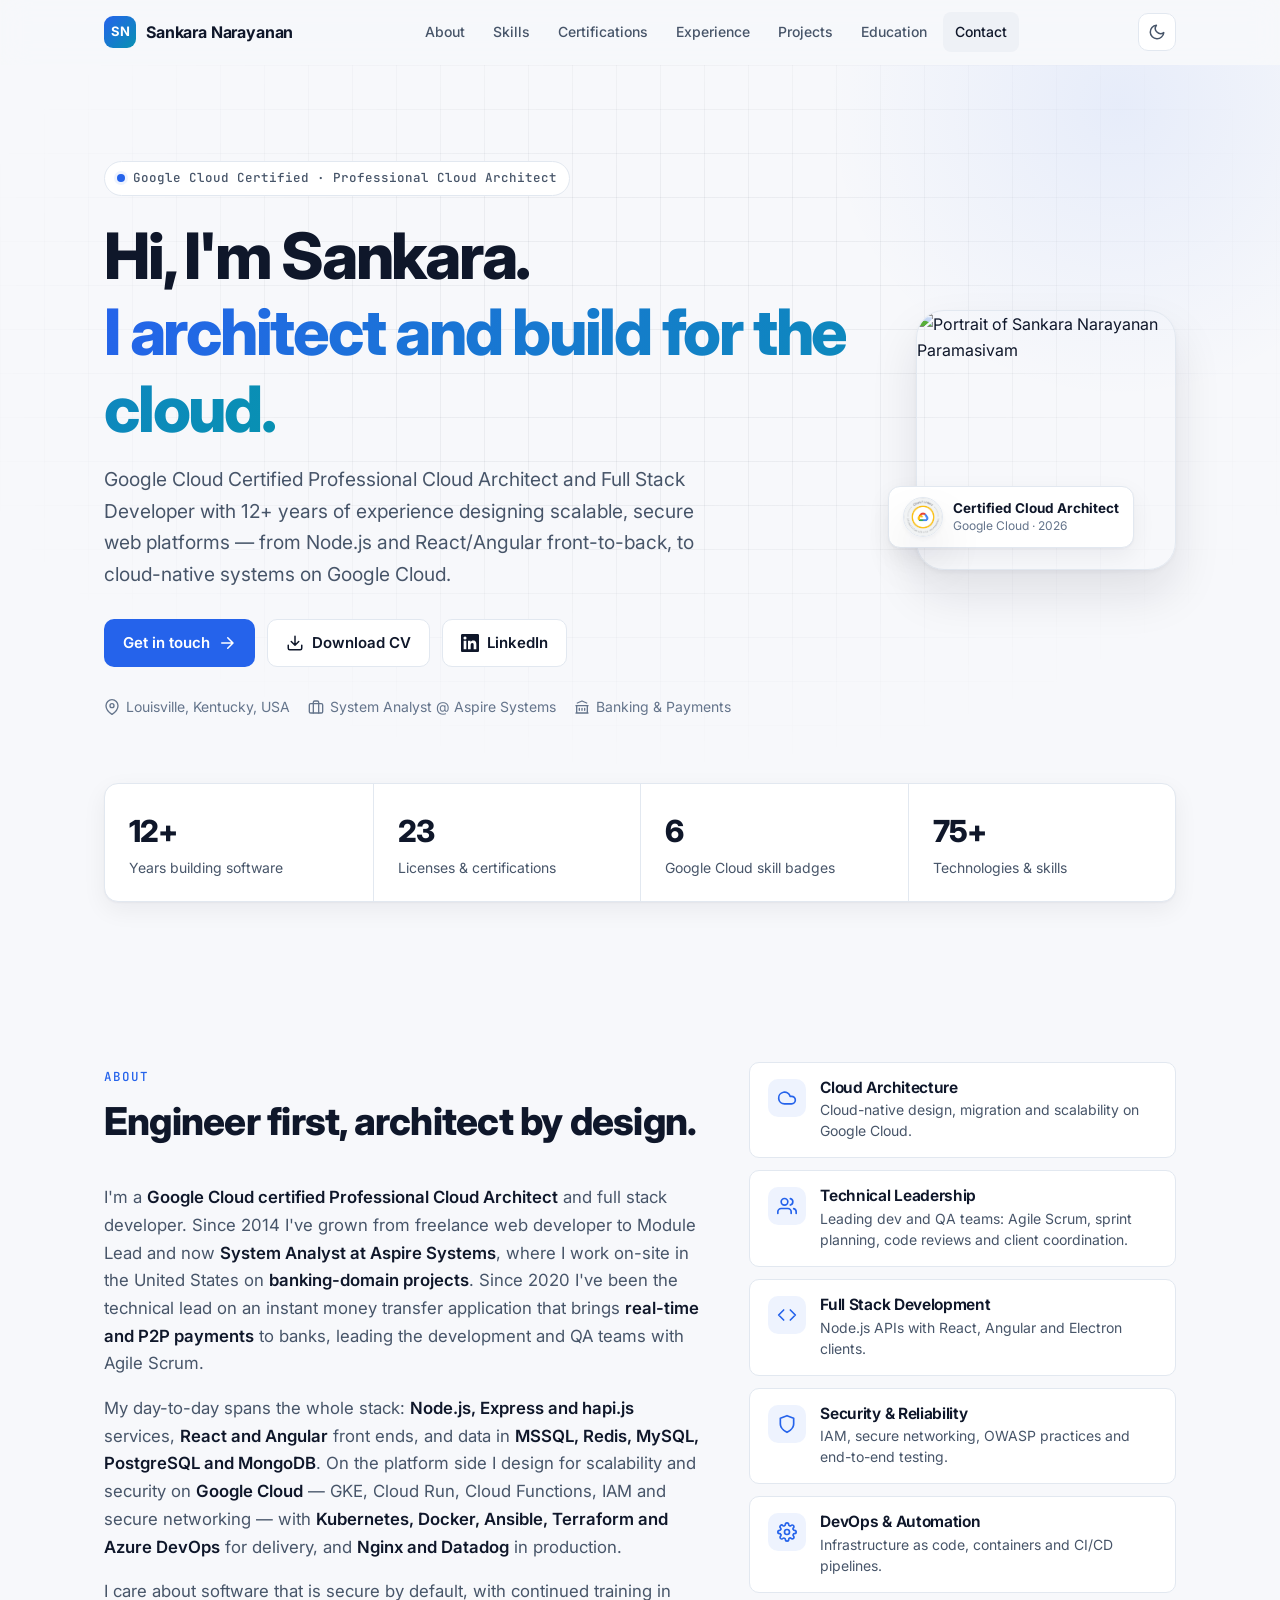
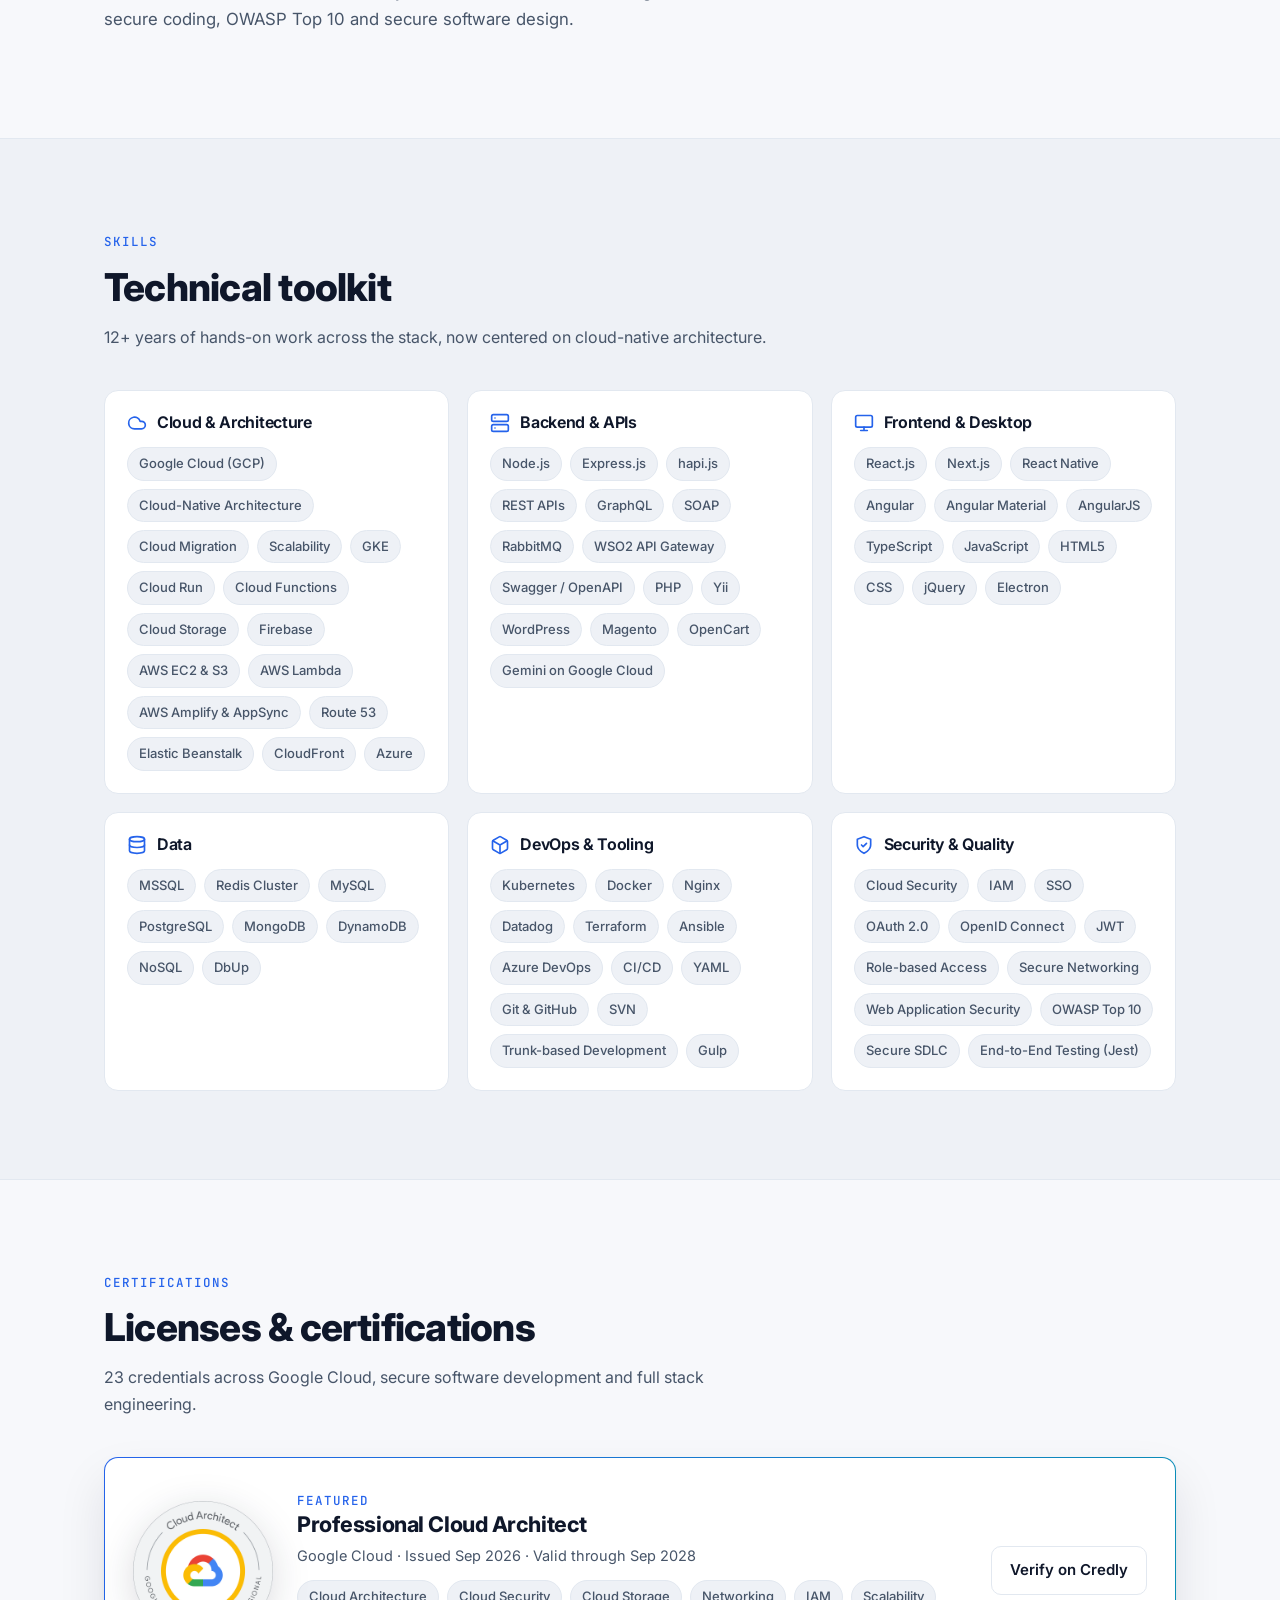
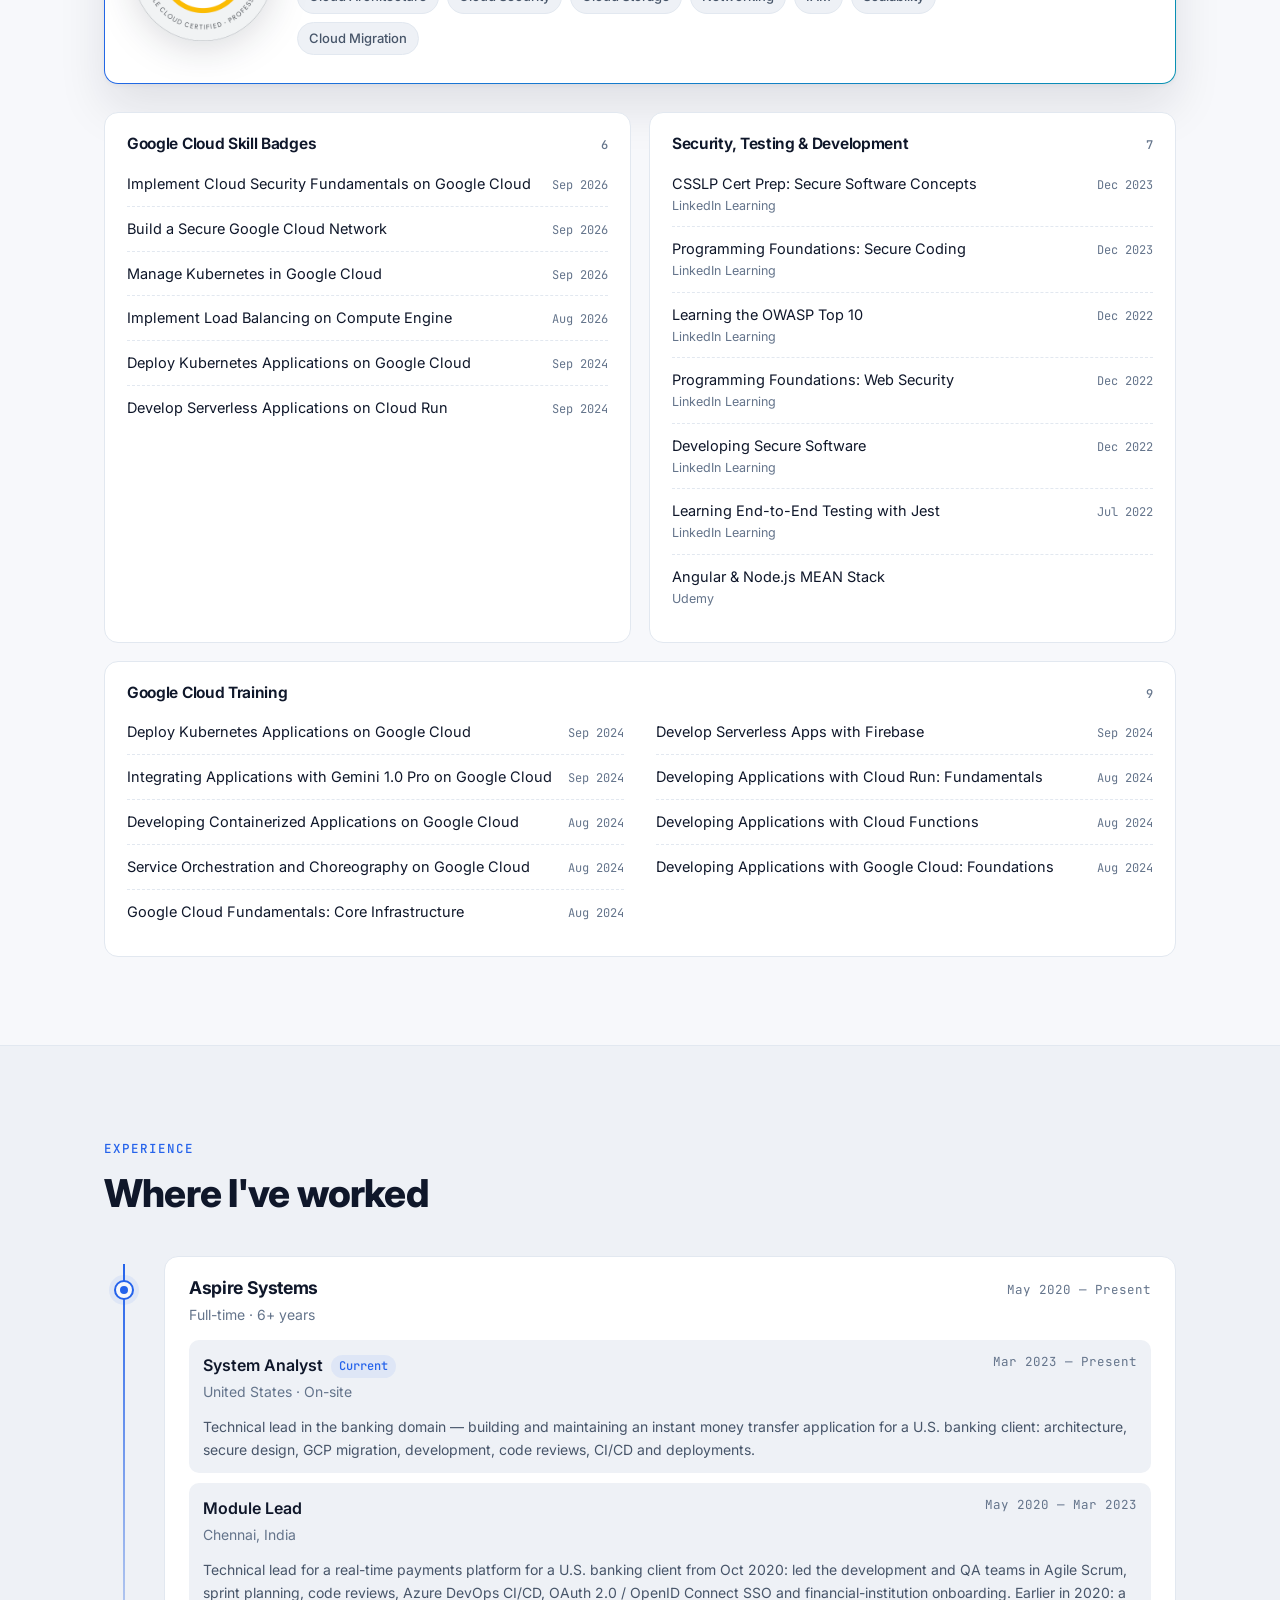
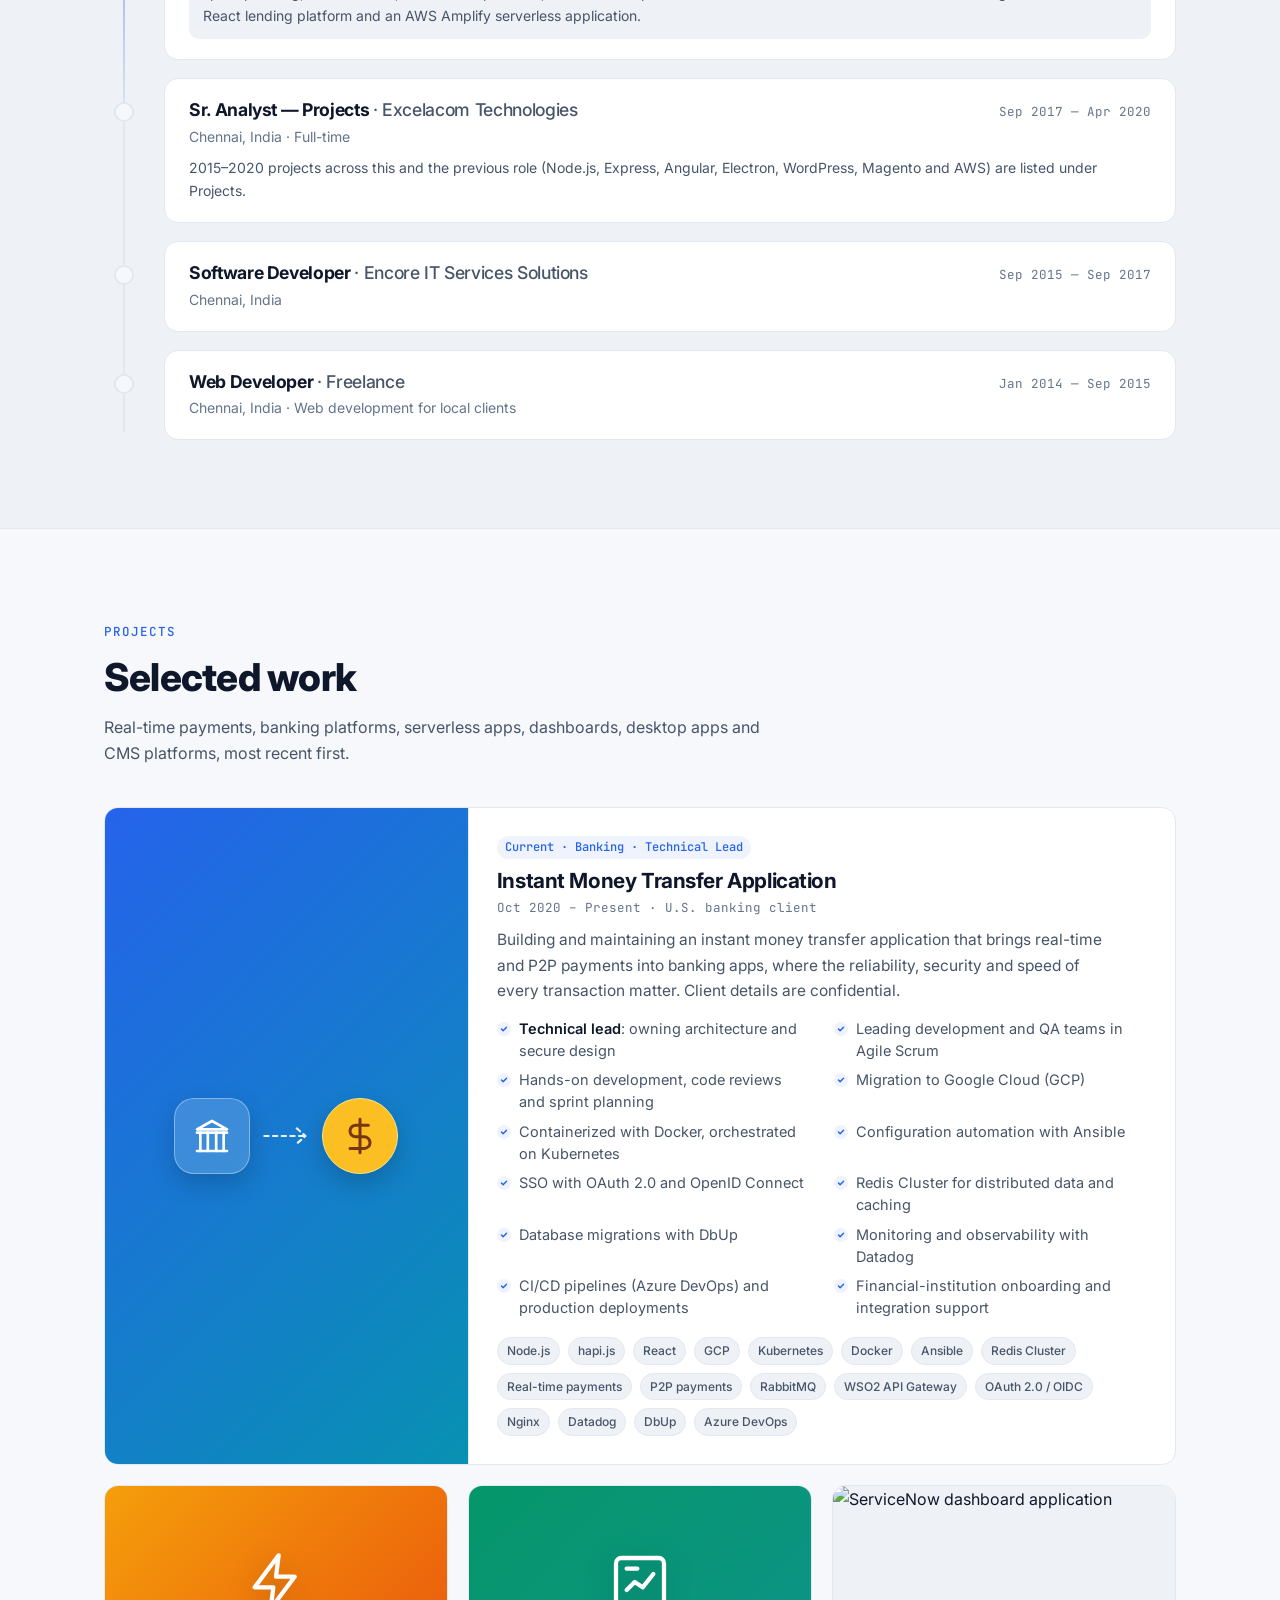
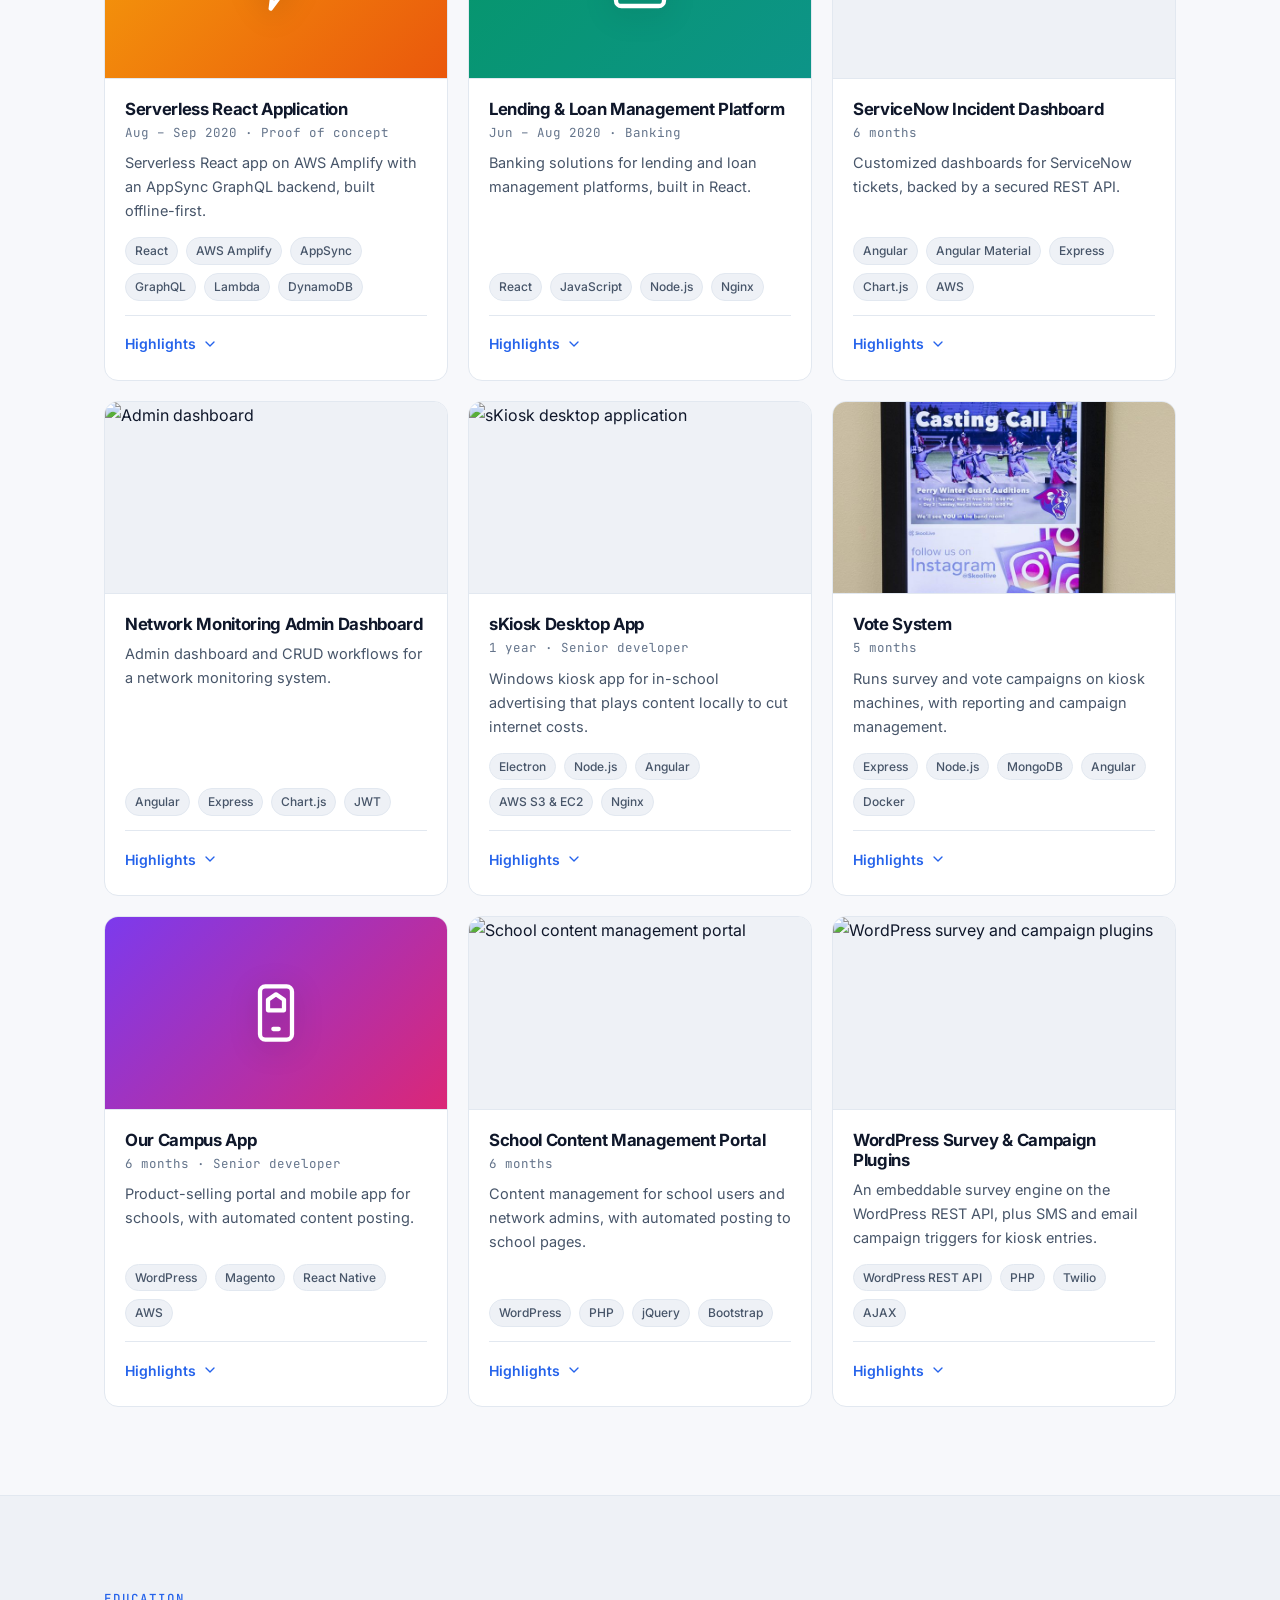
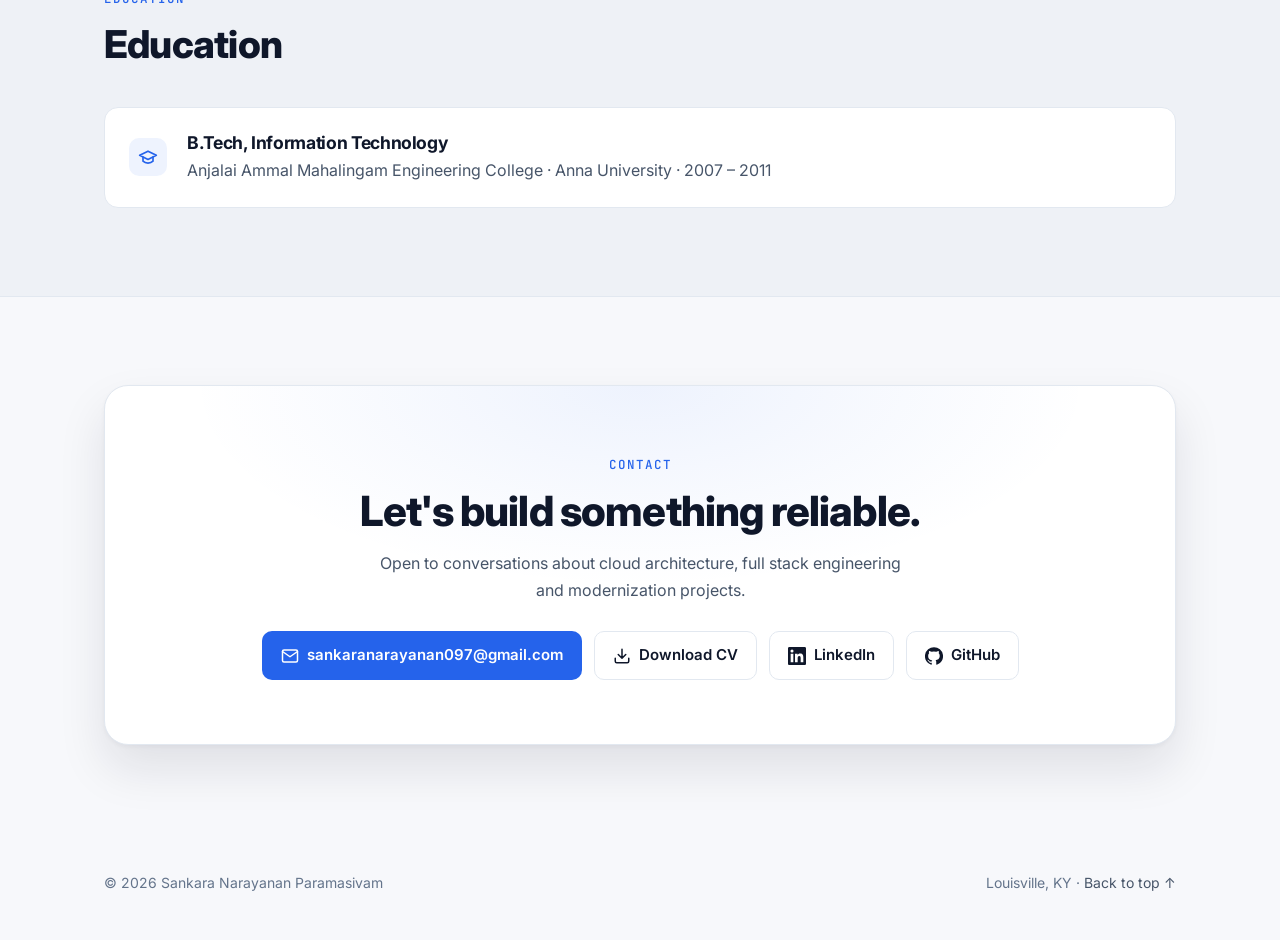
==== commit 5041cd63: "Add projects and skills from Aspire resume; new 2-page resume Site: - Banking project: real-time/P2P" ====
--- a/index.html
+++ b/index.html
@@ -138,7 +138,7 @@
 					<div class="stat"><div class="stat-value">12+</div><div class="stat-label">Years building software</div></div>
 					<div class="stat"><div class="stat-value">23</div><div class="stat-label">Licenses &amp; certifications</div></div>
 					<div class="stat"><div class="stat-value">6</div><div class="stat-label">Google Cloud skill badges</div></div>
-					<div class="stat"><div class="stat-value">55+</div><div class="stat-label">Technologies &amp; skills</div></div>
+					<div class="stat"><div class="stat-value">75+</div><div class="stat-label">Technologies &amp; skills</div></div>
 				</div>
 			</div>
 		</section>
@@ -151,7 +151,7 @@
 						<span class="kicker">About</span>
 						<h2>Engineer first, architect by design.</h2>
 					</div>
-					<p>I'm a <strong>Google Cloud certified Professional Cloud Architect</strong> and full stack developer. Since 2014 I've grown from freelance web developer to Module Lead and now <strong>System Analyst at Aspire Systems</strong>, where I work on-site in the United States on <strong>banking-domain projects</strong>, currently building and maintaining an instant money transfer application.</p>
+					<p>I'm a <strong>Google Cloud certified Professional Cloud Architect</strong> and full stack developer. Since 2014 I've grown from freelance web developer to Module Lead and now <strong>System Analyst at Aspire Systems</strong>, where I work on-site in the United States on <strong>banking-domain projects</strong>. Since 2020 I've been the technical lead on an instant money transfer application that brings <strong>real-time and P2P payments</strong> to banks, leading the development and QA teams with Agile Scrum.</p>
 					<p>My day-to-day spans the whole stack: <strong>Node.js, Express and hapi.js</strong> services, <strong>React and Angular</strong> front ends, and data in <strong>MSSQL, Redis, MySQL, PostgreSQL and MongoDB</strong>. On the platform side I design for scalability and security on <strong>Google Cloud</strong> — GKE, Cloud Run, Cloud Functions, IAM and secure networking — with <strong>Kubernetes, Docker, Ansible, Terraform and Azure DevOps</strong> for delivery, and <strong>Nginx and Datadog</strong> in production.</p>
 					<p>I care about software that is secure by default, with continued training in secure coding, OWASP Top 10 and secure software design.</p>
 				</div>
@@ -159,6 +159,10 @@
 					<div class="focus-item">
 						<span class="focus-icon"><svg viewBox="0 0 24 24" fill="none" stroke="currentColor" stroke-width="2" stroke-linecap="round" stroke-linejoin="round"><path d="M17.5 19H9a7 7 0 1 1 6.71-9h1.79a4.5 4.5 0 1 1 0 9z"/></svg></span>
 						<div><h3>Cloud Architecture</h3><p>Cloud-native design, migration and scalability on Google Cloud.</p></div>
+					</div>
+					<div class="focus-item">
+						<span class="focus-icon"><svg viewBox="0 0 24 24" fill="none" stroke="currentColor" stroke-width="2" stroke-linecap="round" stroke-linejoin="round"><path d="M17 21v-2a4 4 0 0 0-4-4H5a4 4 0 0 0-4 4v2"/><circle cx="9" cy="7" r="4"/><path d="M23 21v-2a4 4 0 0 0-3-3.87M16 3.13a4 4 0 0 1 0 7.75"/></svg></span>
+						<div><h3>Technical Leadership</h3><p>Leading dev and QA teams: Agile Scrum, sprint planning, code reviews and client coordination.</p></div>
 					</div>
 					<div class="focus-item">
 						<span class="focus-icon"><svg viewBox="0 0 24 24" fill="none" stroke="currentColor" stroke-width="2" stroke-linecap="round" stroke-linejoin="round"><path d="M16 18l6-6-6-6M8 6l-6 6 6 6"/></svg></span>
@@ -188,37 +192,37 @@
 					<div class="skill-card reveal">
 						<h3><svg viewBox="0 0 24 24" fill="none" stroke="currentColor" stroke-width="2" stroke-linecap="round" stroke-linejoin="round"><path d="M17.5 19H9a7 7 0 1 1 6.71-9h1.79a4.5 4.5 0 1 1 0 9z"/></svg>Cloud &amp; Architecture</h3>
 						<div class="chips">
-							<span class="chip">Google Cloud (GCP)</span><span class="chip">Cloud-Native Architecture</span><span class="chip">Cloud Migration</span><span class="chip">Scalability</span><span class="chip">GKE</span><span class="chip">Cloud Run</span><span class="chip">Cloud Functions</span><span class="chip">Cloud Storage</span><span class="chip">Firebase</span><span class="chip">AWS EC2 &amp; S3</span><span class="chip">Azure</span>
+							<span class="chip">Google Cloud (GCP)</span><span class="chip">Cloud-Native Architecture</span><span class="chip">Cloud Migration</span><span class="chip">Scalability</span><span class="chip">GKE</span><span class="chip">Cloud Run</span><span class="chip">Cloud Functions</span><span class="chip">Cloud Storage</span><span class="chip">Firebase</span><span class="chip">AWS EC2 &amp; S3</span><span class="chip">AWS Lambda</span><span class="chip">AWS Amplify &amp; AppSync</span><span class="chip">Route 53</span><span class="chip">Elastic Beanstalk</span><span class="chip">CloudFront</span><span class="chip">Azure</span>
 						</div>
 					</div>
 					<div class="skill-card reveal">
 						<h3><svg viewBox="0 0 24 24" fill="none" stroke="currentColor" stroke-width="2" stroke-linecap="round" stroke-linejoin="round"><rect x="2" y="2" width="20" height="8" rx="2"/><rect x="2" y="14" width="20" height="8" rx="2"/><path d="M6 6h.01M6 18h.01"/></svg>Backend &amp; APIs</h3>
 						<div class="chips">
-							<span class="chip">Node.js</span><span class="chip">Express.js</span><span class="chip">hapi.js</span><span class="chip">REST APIs</span><span class="chip">Swagger / OpenAPI</span><span class="chip">PHP</span><span class="chip">PHP Frameworks</span><span class="chip">WordPress &amp; OpenCart</span><span class="chip">Gemini on Google Cloud</span>
+							<span class="chip">Node.js</span><span class="chip">Express.js</span><span class="chip">hapi.js</span><span class="chip">REST APIs</span><span class="chip">GraphQL</span><span class="chip">SOAP</span><span class="chip">RabbitMQ</span><span class="chip">WSO2 API Gateway</span><span class="chip">Swagger / OpenAPI</span><span class="chip">PHP</span><span class="chip">Yii</span><span class="chip">WordPress</span><span class="chip">Magento</span><span class="chip">OpenCart</span><span class="chip">Gemini on Google Cloud</span>
 						</div>
 					</div>
 					<div class="skill-card reveal">
 						<h3><svg viewBox="0 0 24 24" fill="none" stroke="currentColor" stroke-width="2" stroke-linecap="round" stroke-linejoin="round"><rect x="2" y="3" width="20" height="14" rx="2"/><path d="M8 21h8M12 17v4"/></svg>Frontend &amp; Desktop</h3>
 						<div class="chips">
-							<span class="chip">React.js</span><span class="chip">Next.js</span><span class="chip">Angular</span><span class="chip">Angular Material</span><span class="chip">AngularJS</span><span class="chip">TypeScript</span><span class="chip">JavaScript</span><span class="chip">HTML5</span><span class="chip">CSS</span><span class="chip">jQuery</span><span class="chip">Electron</span>
+							<span class="chip">React.js</span><span class="chip">Next.js</span><span class="chip">React Native</span><span class="chip">Angular</span><span class="chip">Angular Material</span><span class="chip">AngularJS</span><span class="chip">TypeScript</span><span class="chip">JavaScript</span><span class="chip">HTML5</span><span class="chip">CSS</span><span class="chip">jQuery</span><span class="chip">Electron</span>
 						</div>
 					</div>
 					<div class="skill-card reveal">
 						<h3><svg viewBox="0 0 24 24" fill="none" stroke="currentColor" stroke-width="2" stroke-linecap="round" stroke-linejoin="round"><ellipse cx="12" cy="5" rx="9" ry="3"/><path d="M21 12c0 1.66-4 3-9 3s-9-1.34-9-3"/><path d="M3 5v14c0 1.66 4 3 9 3s9-1.34 9-3V5"/></svg>Data</h3>
 						<div class="chips">
-							<span class="chip">MSSQL</span><span class="chip">Redis Cluster</span><span class="chip">MySQL</span><span class="chip">PostgreSQL</span><span class="chip">MongoDB</span><span class="chip">NoSQL</span><span class="chip">DbUp</span>
+							<span class="chip">MSSQL</span><span class="chip">Redis Cluster</span><span class="chip">MySQL</span><span class="chip">PostgreSQL</span><span class="chip">MongoDB</span><span class="chip">DynamoDB</span><span class="chip">NoSQL</span><span class="chip">DbUp</span>
 						</div>
 					</div>
 					<div class="skill-card reveal">
 						<h3><svg viewBox="0 0 24 24" fill="none" stroke="currentColor" stroke-width="2" stroke-linecap="round" stroke-linejoin="round"><path d="M21 16V8a2 2 0 0 0-1-1.73l-7-4a2 2 0 0 0-2 0l-7 4A2 2 0 0 0 3 8v8a2 2 0 0 0 1 1.73l7 4a2 2 0 0 0 2 0l7-4A2 2 0 0 0 21 16z"/><path d="M3.27 6.96L12 12.01l8.73-5.05M12 22.08V12"/></svg>DevOps &amp; Tooling</h3>
 						<div class="chips">
-							<span class="chip">Kubernetes</span><span class="chip">Docker</span><span class="chip">Nginx</span><span class="chip">Datadog</span><span class="chip">Terraform</span><span class="chip">Ansible</span><span class="chip">Azure DevOps</span><span class="chip">GitHub</span><span class="chip">CI/CD</span><span class="chip">Gulp</span>
+							<span class="chip">Kubernetes</span><span class="chip">Docker</span><span class="chip">Nginx</span><span class="chip">Datadog</span><span class="chip">Terraform</span><span class="chip">Ansible</span><span class="chip">Azure DevOps</span><span class="chip">CI/CD</span><span class="chip">YAML</span><span class="chip">Git &amp; GitHub</span><span class="chip">SVN</span><span class="chip">Trunk-based Development</span><span class="chip">Gulp</span>
 						</div>
 					</div>
 					<div class="skill-card reveal">
 						<h3><svg viewBox="0 0 24 24" fill="none" stroke="currentColor" stroke-width="2" stroke-linecap="round" stroke-linejoin="round"><path d="M12 22s8-4 8-10V5l-8-3-8 3v7c0 6 8 10 8 10z"/><path d="M9 12l2 2 4-4"/></svg>Security &amp; Quality</h3>
 						<div class="chips">
-							<span class="chip">Cloud Security</span><span class="chip">IAM</span><span class="chip">SSO</span><span class="chip">Secure Networking</span><span class="chip">Web Application Security</span><span class="chip">OWASP Top 10</span><span class="chip">Secure SDLC</span><span class="chip">End-to-End Testing (Jest)</span>
+							<span class="chip">Cloud Security</span><span class="chip">IAM</span><span class="chip">SSO</span><span class="chip">OAuth 2.0</span><span class="chip">OpenID Connect</span><span class="chip">JWT</span><span class="chip">Role-based Access</span><span class="chip">Secure Networking</span><span class="chip">Web Application Security</span><span class="chip">OWASP Top 10</span><span class="chip">Secure SDLC</span><span class="chip">End-to-End Testing (Jest)</span>
 						</div>
 					</div>
 				</div>
@@ -314,6 +318,7 @@
 								<div class="role-step">
 									<span><strong>Module Lead</strong><br><span class="role-sub">Chennai, India</span></span>
 									<span class="role-dates">May 2020 — Mar 2023</span>
+									<p class="role-note">Technical lead for a real-time payments platform for a U.S. banking client from Oct 2020: led the development and QA teams in Agile Scrum, sprint planning, code reviews, Azure DevOps CI/CD, OAuth 2.0 / OpenID Connect SSO and financial-institution onboarding. Earlier in 2020: a React lending platform and an AWS Amplify serverless application.</p>
 								</div>
 							</div>
 						</div>
@@ -326,17 +331,17 @@
 								<span class="role-dates">Sep 2017 — Apr 2020</span>
 							</div>
 							<div class="role-sub">Chennai, India · Full-time</div>
+							<p class="role-text">2015–2020 projects across this and the previous role (Node.js, Express, Angular, Electron, WordPress, Magento and AWS) are listed under Projects.</p>
 						</div>
 					</article>
 					<article class="role reveal">
 						<span class="role-dot" aria-hidden="true"></span>
 						<div class="role-card">
 							<div class="role-head">
-								<h3>Software Developer <span class="role-company">· Encore Software Services</span></h3>
+								<h3>Software Developer <span class="role-company">· Encore IT Services Solutions</span></h3>
 								<span class="role-dates">Sep 2015 — Sep 2017</span>
 							</div>
-							<div class="role-sub">Chennai, India</div>
-						</div>
+							<div class="role-sub">Chennai, India</div>						</div>
 					</article>
 					<article class="role reveal">
 						<span class="role-dot" aria-hidden="true"></span>
@@ -358,7 +363,7 @@
 				<div class="section-head reveal">
 					<span class="kicker">Projects</span>
 					<h2>Selected work</h2>
-					<p>Banking applications, dashboards, APIs, desktop apps and WordPress platforms delivered for clients.</p>
+					<p>Real-time payments, banking platforms, serverless apps, dashboards, desktop apps and CMS platforms, most recent first.</p>
 				</div>
 				<div class="projects-grid">
 					<article class="project project-featured reveal">
@@ -376,39 +381,88 @@
 						<div class="project-body">
 							<span class="tag-current">Current · Banking · Technical Lead</span>
 							<h3>Instant Money Transfer Application</h3>
-							<p>Building and maintaining an instant money transfer application for a U.S. banking client, where reliability, security and speed of every transaction matter. Client details are confidential.</p>
+							<p class="project-meta">Oct 2020 – Present · U.S. banking client</p>
+							<p>Building and maintaining an instant money transfer application that brings real-time and P2P payments into banking apps, where the reliability, security and speed of every transaction matter. Client details are confidential.</p>
 							<ul class="project-highlights">
-								<li><strong>Technical lead</strong> — owning architecture and secure design</li>
-								<li>Hands-on development and code reviews</li>
+								<li><strong>Technical lead</strong>: owning architecture and secure design</li>
+								<li>Leading development and QA teams in Agile Scrum</li>
+								<li>Hands-on development, code reviews and sprint planning</li>
 								<li>Migration to Google Cloud (GCP)</li>
 								<li>Containerized with Docker, orchestrated on Kubernetes</li>
 								<li>Configuration automation with Ansible</li>
-								<li>Single sign-on (SSO) integration</li>
+								<li>SSO with OAuth 2.0 and OpenID Connect</li>
 								<li>Redis Cluster for distributed data and caching</li>
 								<li>Database migrations with DbUp</li>
 								<li>Monitoring and observability with Datadog</li>
-								<li>CI/CD pipelines and production deployments</li>
+								<li>CI/CD pipelines (Azure DevOps) and production deployments</li>
+								<li>Financial-institution onboarding and integration support</li>
 							</ul>
-							<div class="chips"><span class="chip">Node.js</span><span class="chip">GCP</span><span class="chip">Kubernetes</span><span class="chip">Docker</span><span class="chip">Ansible</span><span class="chip">Redis Cluster</span><span class="chip">SSO</span><span class="chip">Nginx</span><span class="chip">Datadog</span><span class="chip">DbUp</span><span class="chip">CI/CD</span><span class="chip">Real-time payments</span></div>
-						</div>
-					</article>
+							<div class="chips"><span class="chip">Node.js</span><span class="chip">hapi.js</span><span class="chip">React</span><span class="chip">GCP</span><span class="chip">Kubernetes</span><span class="chip">Docker</span><span class="chip">Ansible</span><span class="chip">Redis Cluster</span><span class="chip">Real-time payments</span><span class="chip">P2P payments</span><span class="chip">RabbitMQ</span><span class="chip">WSO2 API Gateway</span><span class="chip">OAuth 2.0 / OIDC</span><span class="chip">Nginx</span><span class="chip">Datadog</span><span class="chip">DbUp</span><span class="chip">Azure DevOps</span></div>
+						</div>
+					</article>
+
+					<article class="project reveal">
+						<div class="project-media project-media-icon project-media-aws" aria-hidden="true">
+							<svg viewBox="0 0 24 24" fill="none" stroke="currentColor" stroke-width="1.6" stroke-linecap="round" stroke-linejoin="round"><path d="M13 2L4 14h7l-1 8 9-12h-7l1-8z"/></svg>
+						</div>
+						<div class="project-body">
+							<h3>Serverless React Application</h3>
+							<p class="project-meta">Aug – Sep 2020 · Proof of concept</p>
+							<p>Serverless React app on AWS Amplify with an AppSync GraphQL backend, built offline-first.</p>
+							<div class="chips"><span class="chip">React</span><span class="chip">AWS Amplify</span><span class="chip">AppSync</span><span class="chip">GraphQL</span><span class="chip">Lambda</span><span class="chip">DynamoDB</span></div>
+							<details>
+								<summary>Highlights <svg viewBox="0 0 24 24" fill="none" stroke="currentColor" stroke-width="2" stroke-linecap="round" stroke-linejoin="round"><path d="M6 9l6 6 6-6"/></svg></summary>
+								<ul>
+									<li>React front end on an AppSync GraphQL API</li>
+									<li>File storage on S3</li>
+									<li>Admin API with AWS Lambda</li>
+									<li>Offline support with Amplify DataStore and the AppSync client SDK</li>
+									<li>CI/CD with Amplify continuous deployment</li>
+								</ul>
+							</details>
+						</div>
+					</article>
+
+					<article class="project reveal">
+						<div class="project-media project-media-icon project-media-lending" aria-hidden="true">
+							<svg viewBox="0 0 24 24" fill="none" stroke="currentColor" stroke-width="1.6" stroke-linecap="round" stroke-linejoin="round"><rect x="3" y="3" width="18" height="18" rx="2"/><path d="M7 15l3-3 3 2 4-5"/><path d="M7 7h4"/></svg>
+						</div>
+						<div class="project-body">
+							<h3>Lending &amp; Loan Management Platform</h3>
+							<p class="project-meta">Jun – Aug 2020 · Banking</p>
+							<p>Banking solutions for lending and loan management platforms, built in React.</p>
+							<div class="chips"><span class="chip">React</span><span class="chip">JavaScript</span><span class="chip">Node.js</span><span class="chip">Nginx</span></div>
+							<details>
+								<summary>Highlights <svg viewBox="0 0 24 24" fill="none" stroke="currentColor" stroke-width="2" stroke-linecap="round" stroke-linejoin="round"><path d="M6 9l6 6 6-6"/></svg></summary>
+								<ul>
+									<li>React developer across multiple client modules</li>
+									<li>Role-based authorization</li>
+									<li>Bug fixing and troubleshooting</li>
+								</ul>
+							</details>
+						</div>
+					</article>
+
 					<article class="project reveal">
 						<div class="project-media"><img src="images/servicenow.png" alt="ServiceNow dashboard application" loading="lazy"></div>
 						<div class="project-body">
 							<h3>ServiceNow Incident Dashboard</h3>
-							<p>Custom dashboards for ServiceNow tickets, backed by a secured REST API.</p>
-							<div class="chips"><span class="chip">Angular</span><span class="chip">Express</span><span class="chip">Node.js</span><span class="chip">Swagger</span></div>
-							<details>
-								<summary>Highlights <svg viewBox="0 0 24 24" fill="none" stroke="currentColor" stroke-width="2" stroke-linecap="round" stroke-linejoin="round"><path d="M6 9l6 6 6-6"/></svg></summary>
-								<ul>
-									<li>Angular application with Angular Material UI components</li>
-									<li>REST API built on Express, documented with Swagger</li>
-									<li>Chart.js dashboards and data-table grids</li>
-									<li>JWT-protected routes</li>
-								</ul>
-							</details>
-						</div>
-					</article>
+							<p class="project-meta">6 months</p>
+							<p>Customized dashboards for ServiceNow tickets, backed by a secured REST API.</p>
+							<div class="chips"><span class="chip">Angular</span><span class="chip">Angular Material</span><span class="chip">Express</span><span class="chip">Chart.js</span><span class="chip">AWS</span></div>
+							<details>
+								<summary>Highlights <svg viewBox="0 0 24 24" fill="none" stroke="currentColor" stroke-width="2" stroke-linecap="round" stroke-linejoin="round"><path d="M6 9l6 6 6-6"/></svg></summary>
+								<ul>
+									<li>Web services for charts based on customer requirements</li>
+									<li>Screens designed with Angular Material</li>
+									<li>Chart.js dashboards on Angular and Node.js</li>
+									<li>JWT-protected routes; Swagger API docs</li>
+									<li>Application deployment and server configuration</li>
+								</ul>
+							</details>
+						</div>
+					</article>
+
 					<article class="project reveal">
 						<div class="project-media"><img src="images/admin-dashboard.jpg" alt="Admin dashboard" loading="lazy"></div>
 						<div class="project-body">
@@ -426,68 +480,100 @@
 							</details>
 						</div>
 					</article>
+
 					<article class="project reveal">
 						<div class="project-media"><img src="images/desktop.jpg" alt="sKiosk desktop application" loading="lazy"></div>
 						<div class="project-body">
 							<h3>sKiosk Desktop App</h3>
-							<p>Windows kiosk app that syncs WordPress content locally to cut data usage.</p>
-							<div class="chips"><span class="chip">Electron</span><span class="chip">Node.js</span><span class="chip">AWS S3</span><span class="chip">MongoDB</span></div>
-							<details>
-								<summary>Highlights <svg viewBox="0 0 24 24" fill="none" stroke="currentColor" stroke-width="2" stroke-linecap="round" stroke-linejoin="round"><path d="M6 9l6 6 6-6"/></svg></summary>
-								<ul>
-									<li>Automatic updates via Electron updater</li>
-									<li>Offline mirroring of WordPress sites</li>
-									<li>Content sync from S3 using the AWS CLI and a download manager</li>
-								</ul>
-							</details>
-						</div>
-					</article>
+							<p class="project-meta">1 year · Senior developer</p>
+							<p>Windows kiosk app for in-school advertising that plays content locally to cut internet costs.</p>
+							<div class="chips"><span class="chip">Electron</span><span class="chip">Node.js</span><span class="chip">Angular</span><span class="chip">AWS S3 &amp; EC2</span><span class="chip">Nginx</span></div>
+							<details>
+								<summary>Highlights <svg viewBox="0 0 24 24" fill="none" stroke="currentColor" stroke-width="2" stroke-linecap="round" stroke-linejoin="round"><path d="M6 9l6 6 6-6"/></svg></summary>
+								<ul>
+									<li>Electron app that downloads content from an internal Node.js server at regular intervals and renders it locally</li>
+									<li>Automatic application updates</li>
+									<li>Content sync to all kiosks with AWS CLI and S3</li>
+									<li>Application design and feature changes</li>
+									<li>Managed AWS EC2 instances, IAM users and S3 buckets</li>
+								</ul>
+							</details>
+						</div>
+					</article>
+
+					<article class="project reveal">
+						<div class="project-media"><img src="images/campaigns.jpg" alt="Kiosk vote and survey campaigns" loading="lazy"></div>
+						<div class="project-body">
+							<h3>Vote System</h3>
+							<p class="project-meta">5 months</p>
+							<p>Runs survey and vote campaigns on kiosk machines, with reporting and campaign management.</p>
+							<div class="chips"><span class="chip">Express</span><span class="chip">Node.js</span><span class="chip">MongoDB</span><span class="chip">Angular</span><span class="chip">Docker</span></div>
+							<details>
+								<summary>Highlights <svg viewBox="0 0 24 24" fill="none" stroke="currentColor" stroke-width="2" stroke-linecap="round" stroke-linejoin="round"><path d="M6 9l6 6 6-6"/></svg></summary>
+								<ul>
+									<li>RESTful web services for campaigns</li>
+									<li>Report generation and admin panel for campaign management</li>
+									<li>Chart.js admin dashboard</li>
+									<li>JWT authentication and authorization in Express</li>
+									<li>Dockerized the Node.js and Angular apps</li>
+								</ul>
+							</details>
+						</div>
+					</article>
+
+					<article class="project reveal">
+						<div class="project-media project-media-icon project-media-campus" aria-hidden="true">
+							<svg viewBox="0 0 24 24" fill="none" stroke="currentColor" stroke-width="1.6" stroke-linecap="round" stroke-linejoin="round"><rect x="6" y="2" width="12" height="20" rx="2"/><path d="M11 18h2"/><path d="M9 7l3-2 3 2v4H9z"/></svg>
+						</div>
+						<div class="project-body">
+							<h3>Our Campus App</h3>
+							<p class="project-meta">6 months · Senior developer</p>
+							<p>Product-selling portal and mobile app for schools, with automated content posting.</p>
+							<div class="chips"><span class="chip">WordPress</span><span class="chip">Magento</span><span class="chip">React Native</span><span class="chip">AWS</span></div>
+							<details>
+								<summary>Highlights <svg viewBox="0 0 24 24" fill="none" stroke="currentColor" stroke-width="2" stroke-linecap="round" stroke-linejoin="round"><path d="M6 9l6 6 6-6"/></svg></summary>
+								<ul>
+									<li>Admin dashboard and product site</li>
+									<li>Magento extension for school content workflow and admin UI changes</li>
+									<li>REST endpoints from Magento to WordPress for automatic posting to the Campus Life screen</li>
+									<li>Bug fixes in the React Native app</li>
+								</ul>
+							</details>
+						</div>
+					</article>
+
 					<article class="project reveal">
 						<div class="project-media"><img src="images/skoollive_logo.jpg" alt="School content management portal" loading="lazy"></div>
 						<div class="project-body">
 							<h3>School Content Management Portal</h3>
-							<p>WordPress multisite plugin powering a school content approval workflow.</p>
+							<p class="project-meta">6 months</p>
+							<p>Content management for school users and network admins, with automated posting to school pages.</p>
 							<div class="chips"><span class="chip">WordPress</span><span class="chip">PHP</span><span class="chip">jQuery</span><span class="chip">Bootstrap</span></div>
 							<details>
 								<summary>Highlights <svg viewBox="0 0 24 24" fill="none" stroke="currentColor" stroke-width="2" stroke-linecap="round" stroke-linejoin="round"><path d="M6 9l6 6 6-6"/></svg></summary>
 								<ul>
-									<li>Custom login and admin panel for school admins</li>
-									<li>Upload-and-approve flow with network admin review</li>
-									<li>Email alerts for pending approvals</li>
-									<li>Custom post types for school content</li>
-								</ul>
-							</details>
-						</div>
-					</article>
-					<article class="project reveal">
-						<div class="project-media"><img src="images/skoollive.jpg" alt="Survey plugin" loading="lazy"></div>
-						<div class="project-body">
-							<h3>Survey Platform Plugin</h3>
-							<p>Embeddable survey engine built on the WordPress REST API with reporting.</p>
-							<div class="chips"><span class="chip">WordPress REST API</span><span class="chip">PHP</span><span class="chip">AJAX</span></div>
-							<details>
-								<summary>Highlights <svg viewBox="0 0 24 24" fill="none" stroke="currentColor" stroke-width="2" stroke-linecap="round" stroke-linejoin="round"><path d="M6 9l6 6 6-6"/></svg></summary>
-								<ul>
-									<li>Custom endpoints for questions and answers</li>
+									<li>WordPress multisite plugins for the content approval workflow</li>
+									<li>Cron jobs for automatic posting based on content status</li>
+									<li>Custom login, admin panel and email alerts</li>
+									<li>Theme development and campaign activities</li>
+								</ul>
+							</details>
+						</div>
+					</article>
+
+					<article class="project reveal">
+						<div class="project-media"><img src="images/skoollive.jpg" alt="WordPress survey and campaign plugins" loading="lazy"></div>
+						<div class="project-body">
+							<h3>WordPress Survey &amp; Campaign Plugins</h3>
+							<p>An embeddable survey engine on the WordPress REST API, plus SMS and email campaign triggers for kiosk entries.</p>
+							<div class="chips"><span class="chip">WordPress REST API</span><span class="chip">PHP</span><span class="chip">Twilio</span><span class="chip">AJAX</span></div>
+							<details>
+								<summary>Highlights <svg viewBox="0 0 24 24" fill="none" stroke="currentColor" stroke-width="2" stroke-linecap="round" stroke-linejoin="round"><path d="M6 9l6 6 6-6"/></svg></summary>
+								<ul>
+									<li>Custom REST endpoints for survey questions and answers</li>
 									<li>Embeddable on any site via AJAX</li>
-									<li>Dynamic question rendering from API responses</li>
+									<li>Twilio SMS and HTML email campaigns</li>
 									<li>Admin reporting with Excel export</li>
-								</ul>
-							</details>
-						</div>
-					</article>
-					<article class="project reveal">
-						<div class="project-media"><img src="images/campaigns.jpg" alt="SMS and email campaigns" loading="lazy"></div>
-						<div class="project-body">
-							<h3>SMS &amp; Email Campaigns</h3>
-							<p>Plugin that triggers SMS and HTML email campaigns from kiosk entries.</p>
-							<div class="chips"><span class="chip">WordPress</span><span class="chip">Twilio</span><span class="chip">PHP</span></div>
-							<details>
-								<summary>Highlights <svg viewBox="0 0 24 24" fill="none" stroke="currentColor" stroke-width="2" stroke-linecap="round" stroke-linejoin="round"><path d="M6 9l6 6 6-6"/></svg></summary>
-								<ul>
-									<li>Twilio API integration for SMS</li>
-									<li>Custom HTML email campaigns</li>
-									<li>Reporting with Excel export</li>
 								</ul>
 							</details>
 						</div>
--- a/css/site.css
+++ b/css/site.css
@@ -377,6 +377,11 @@
 	display: grid; place-items: center; color: #fff;
 	background: linear-gradient(135deg, var(--accent), var(--accent-2));
 }
+.project-media-icon > svg { width: 64px; height: 64px; filter: drop-shadow(0 6px 14px rgba(0, 0, 0, 0.2)); }
+.project-media-aws { background: linear-gradient(135deg, #f59e0b, #ea580c); }
+.project-media-lending { background: linear-gradient(135deg, #059669, #0d9488); }
+.project-media-campus { background: linear-gradient(135deg, #7c3aed, #db2777); }
+.project-meta { margin: 4px 0 0 !important; font-family: var(--font-mono); font-size: 12.5px !important; color: var(--text-faint) !important; }
 .transfer-art { display: flex; align-items: center; gap: 10px; }
 .transfer-tile {
 	display: grid; place-items: center; width: 76px; height: 76px; border-radius: 20px;
@@ -401,6 +406,7 @@
 .project-highlights strong { color: var(--text); font-weight: 600; }
 
 .role-step .role-note { flex-basis: 100%; margin: 6px 0 0; font-size: 14px; color: var(--text-muted); }
+.role-text { margin: 8px 0 0; font-size: 14px; color: var(--text-muted); }
 
 /* ---------- Education ---------- */
 
@@ -479,9 +485,11 @@
 	.portrait { order: -1; width: 168px; height: 168px; margin: 0 auto; }
 	.portrait img { border-radius: 50%; border-width: 3px; }
 	.portrait-badge {
-		left: 50%; bottom: -22px; transform: translateX(-50%);
-		white-space: nowrap; padding: 6px 12px 6px 8px; text-align: left;
+		left: 50%; right: auto; bottom: -22px; transform: translateX(-50%);
+		width: -webkit-max-content; width: max-content; max-width: calc(100vw - 32px);
+		white-space: nowrap; padding: 6px 14px 6px 8px; text-align: left;
 	}
+	.portrait-badge > div { flex: none; }
 	a.portrait-badge:hover { transform: translateX(-50%) translateY(-2px); }
 	.portrait-badge img { width: 32px; height: 32px; }
 	.hero .eyebrow { display: none; }
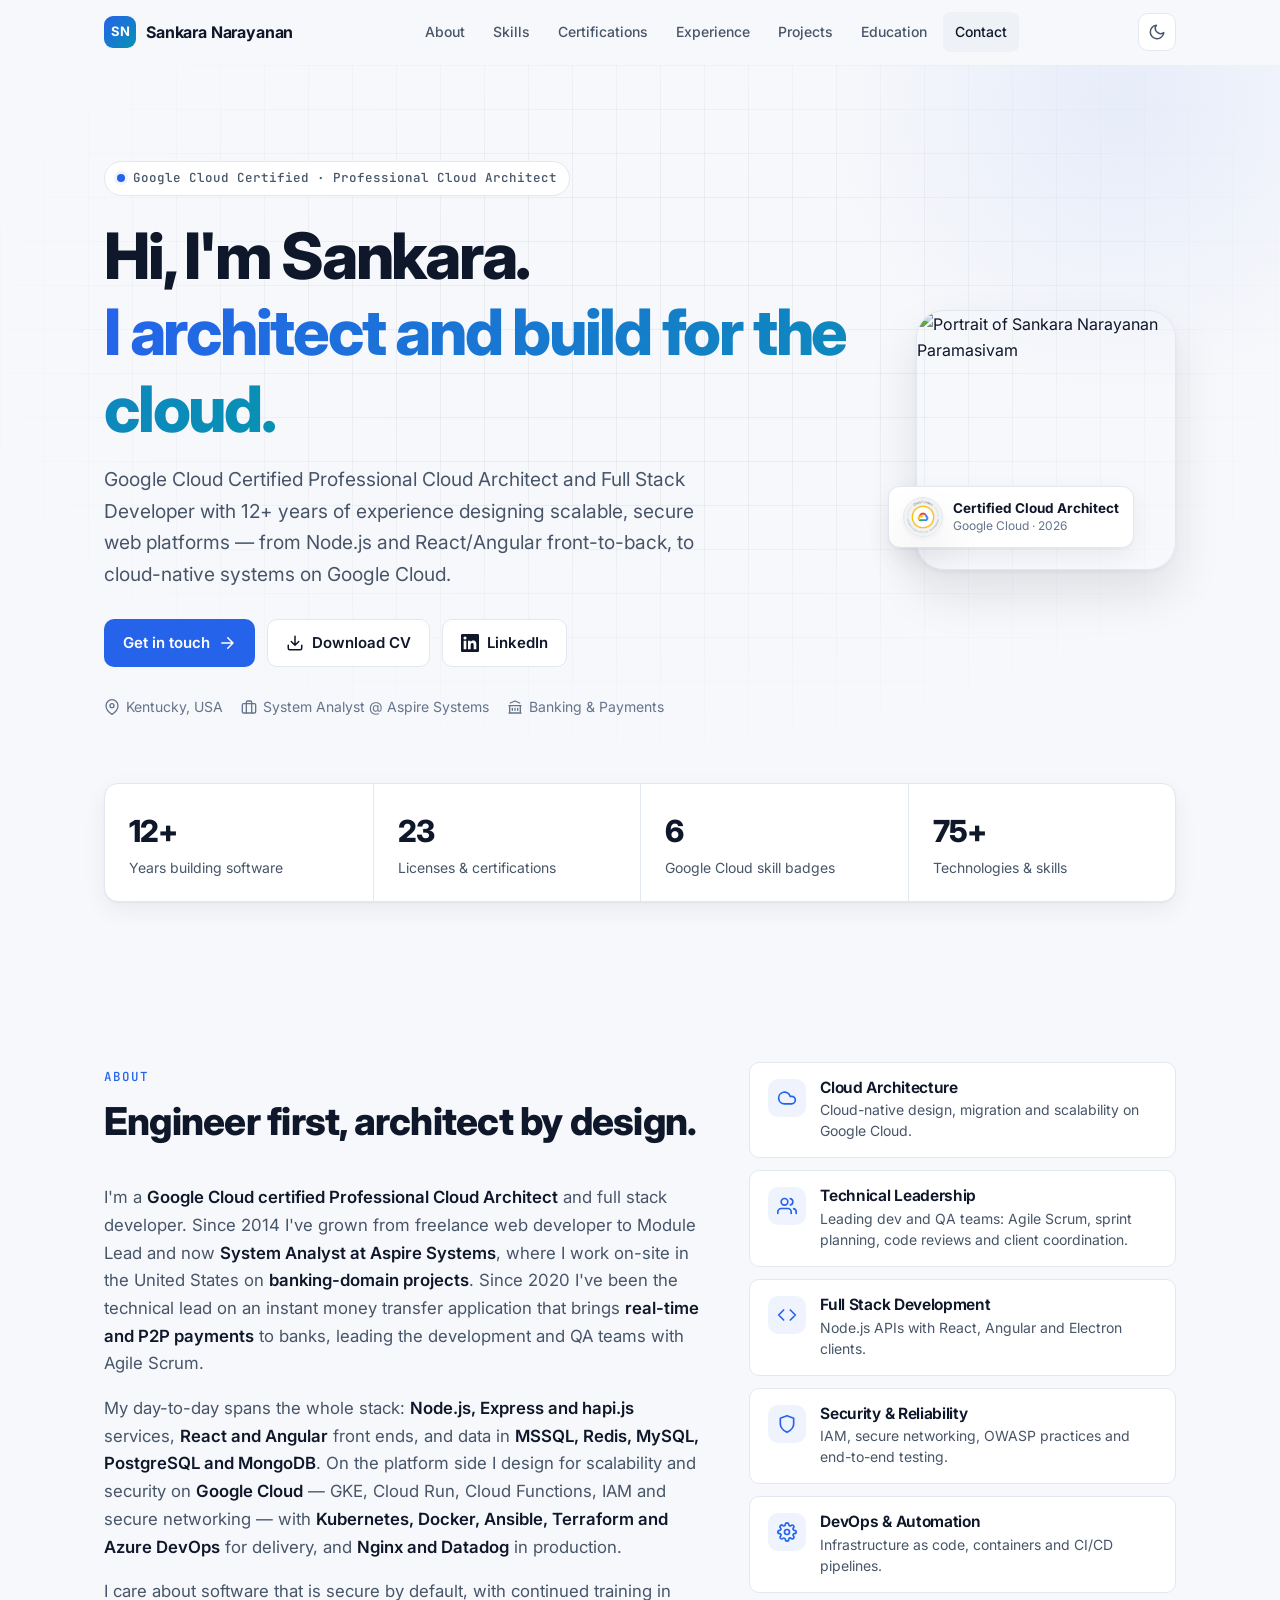
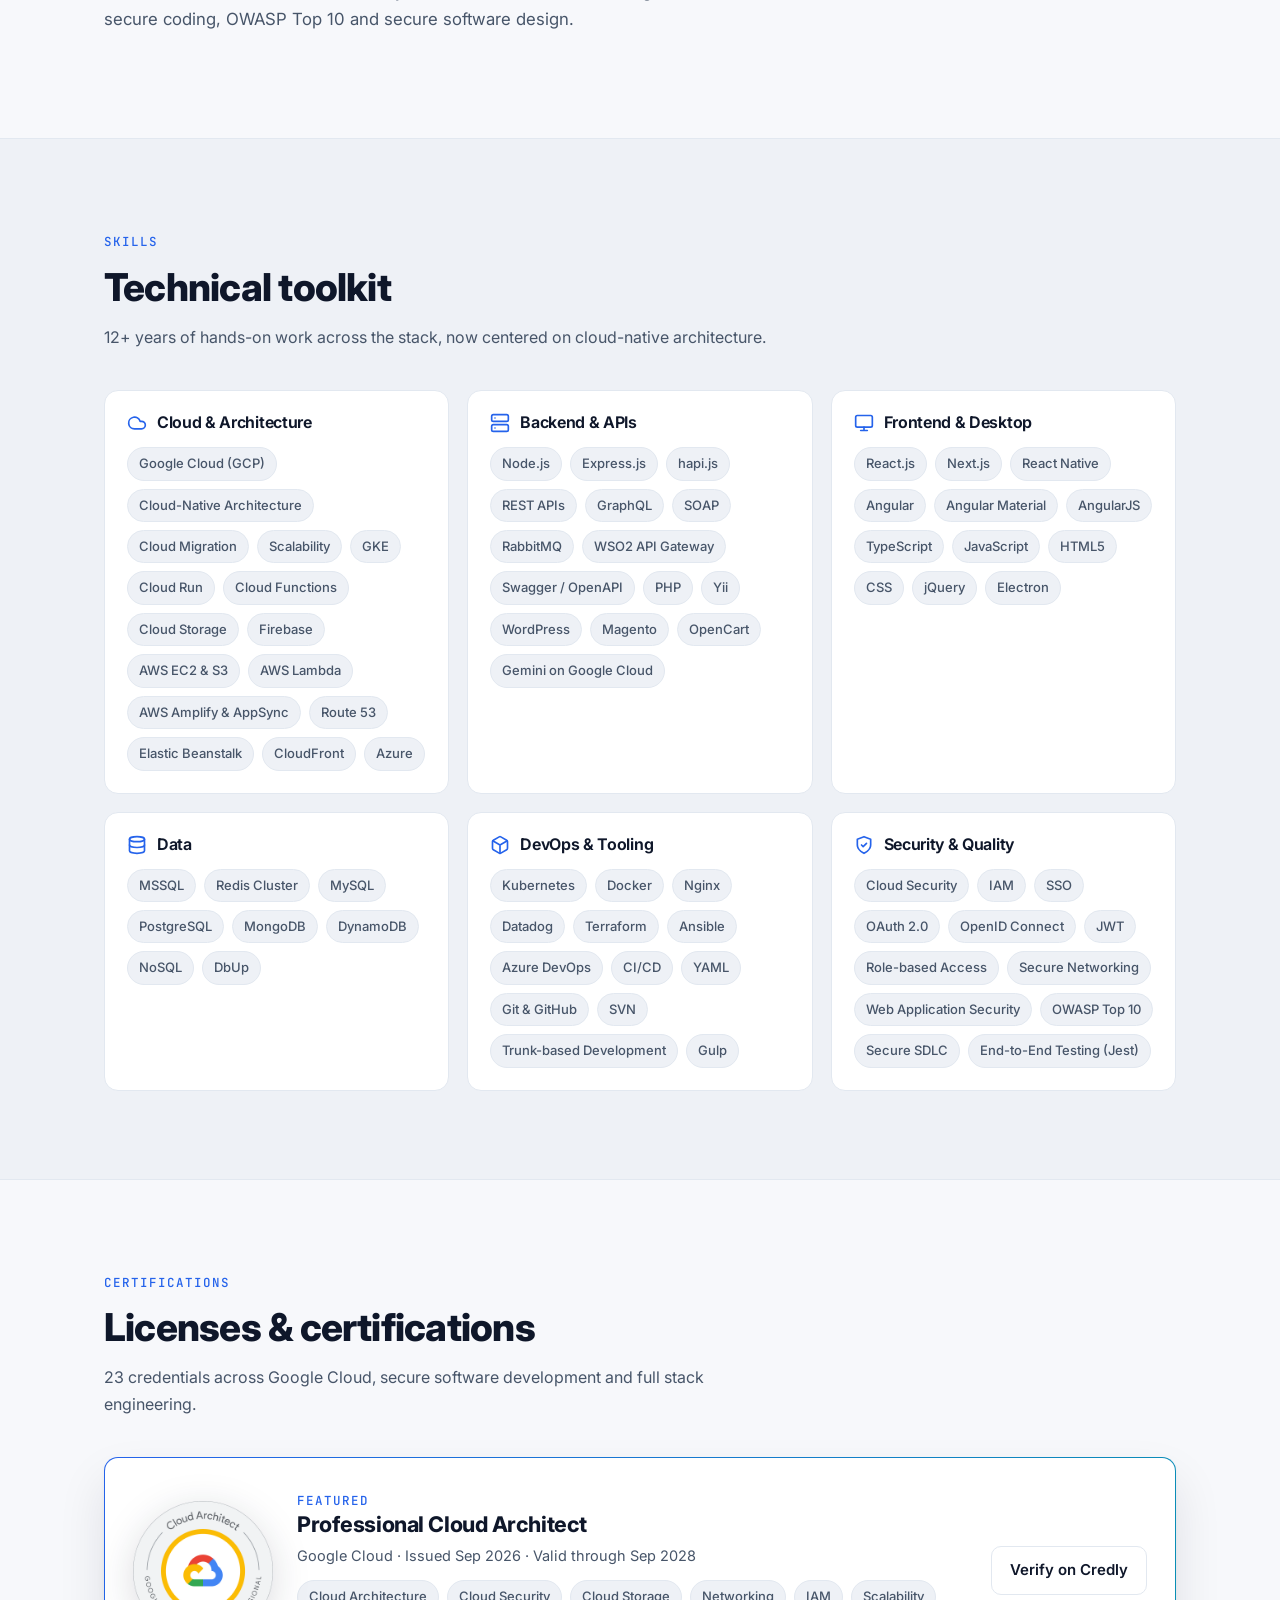
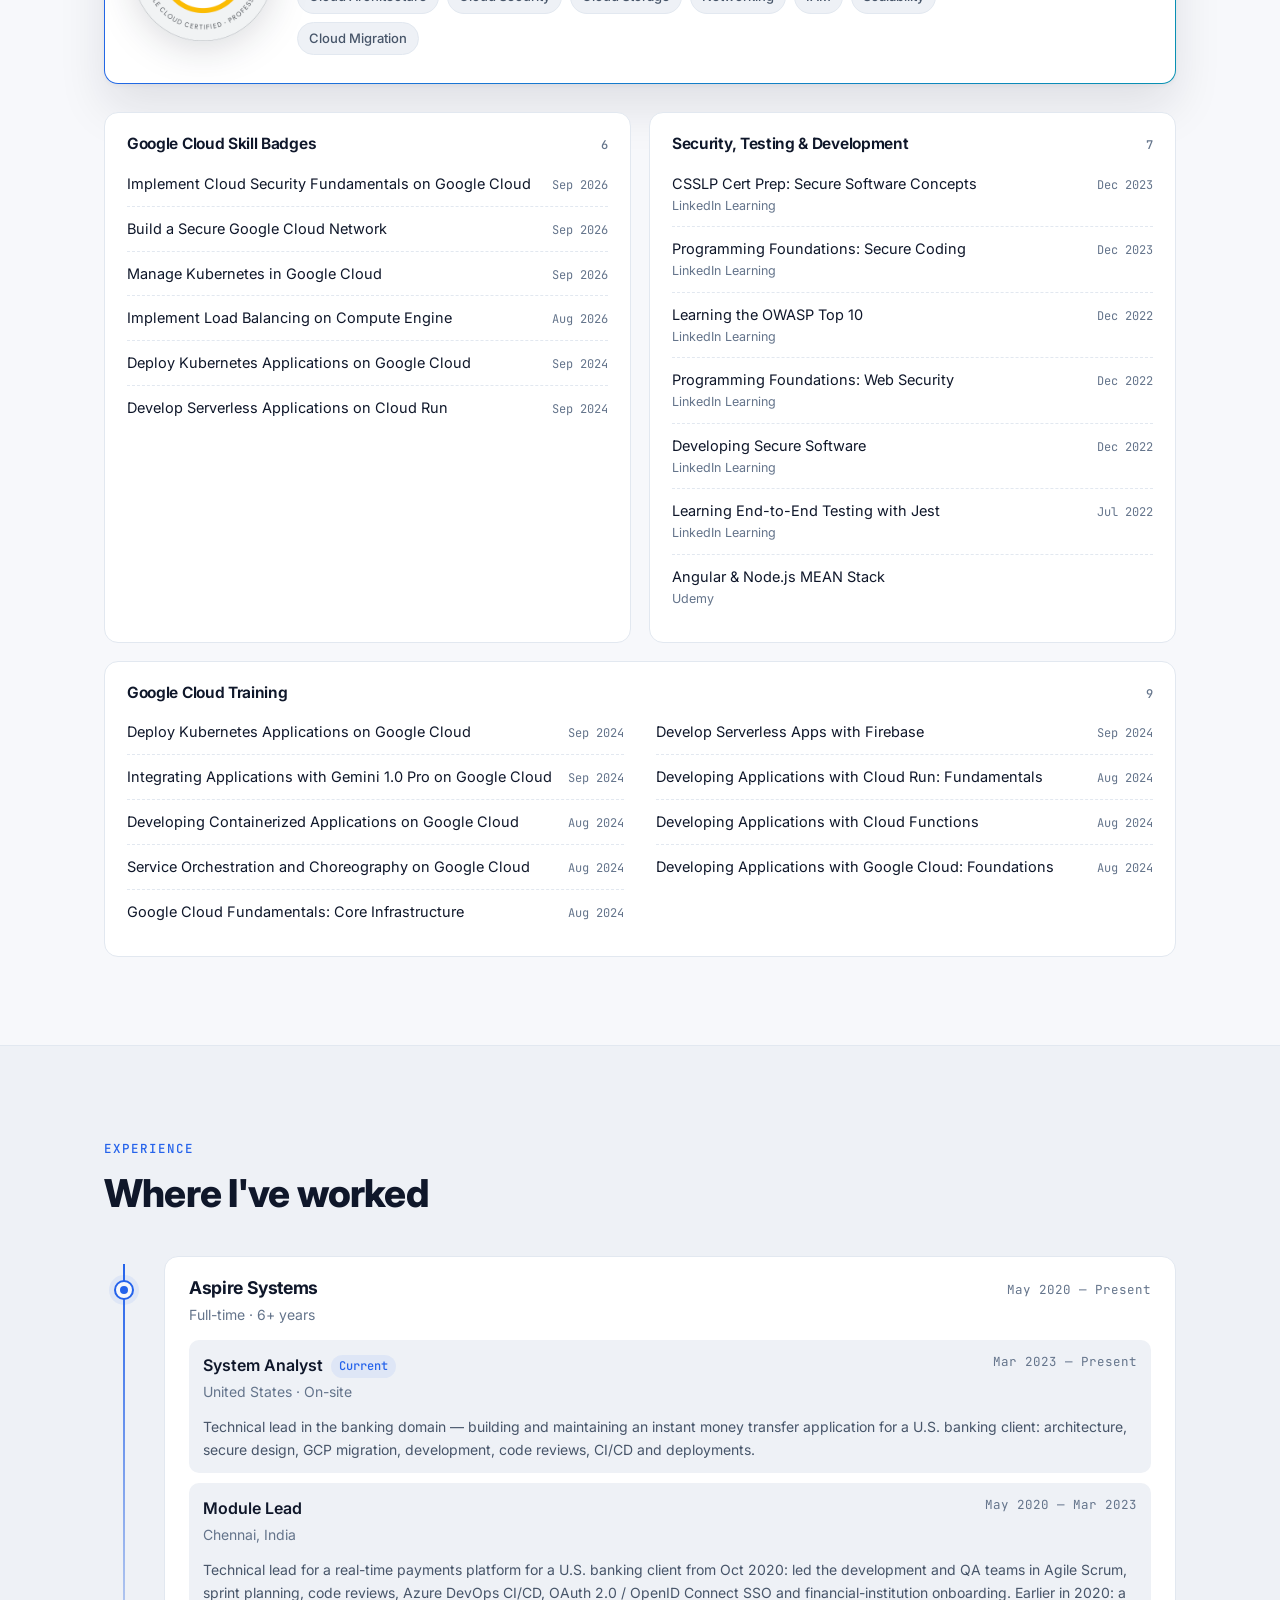
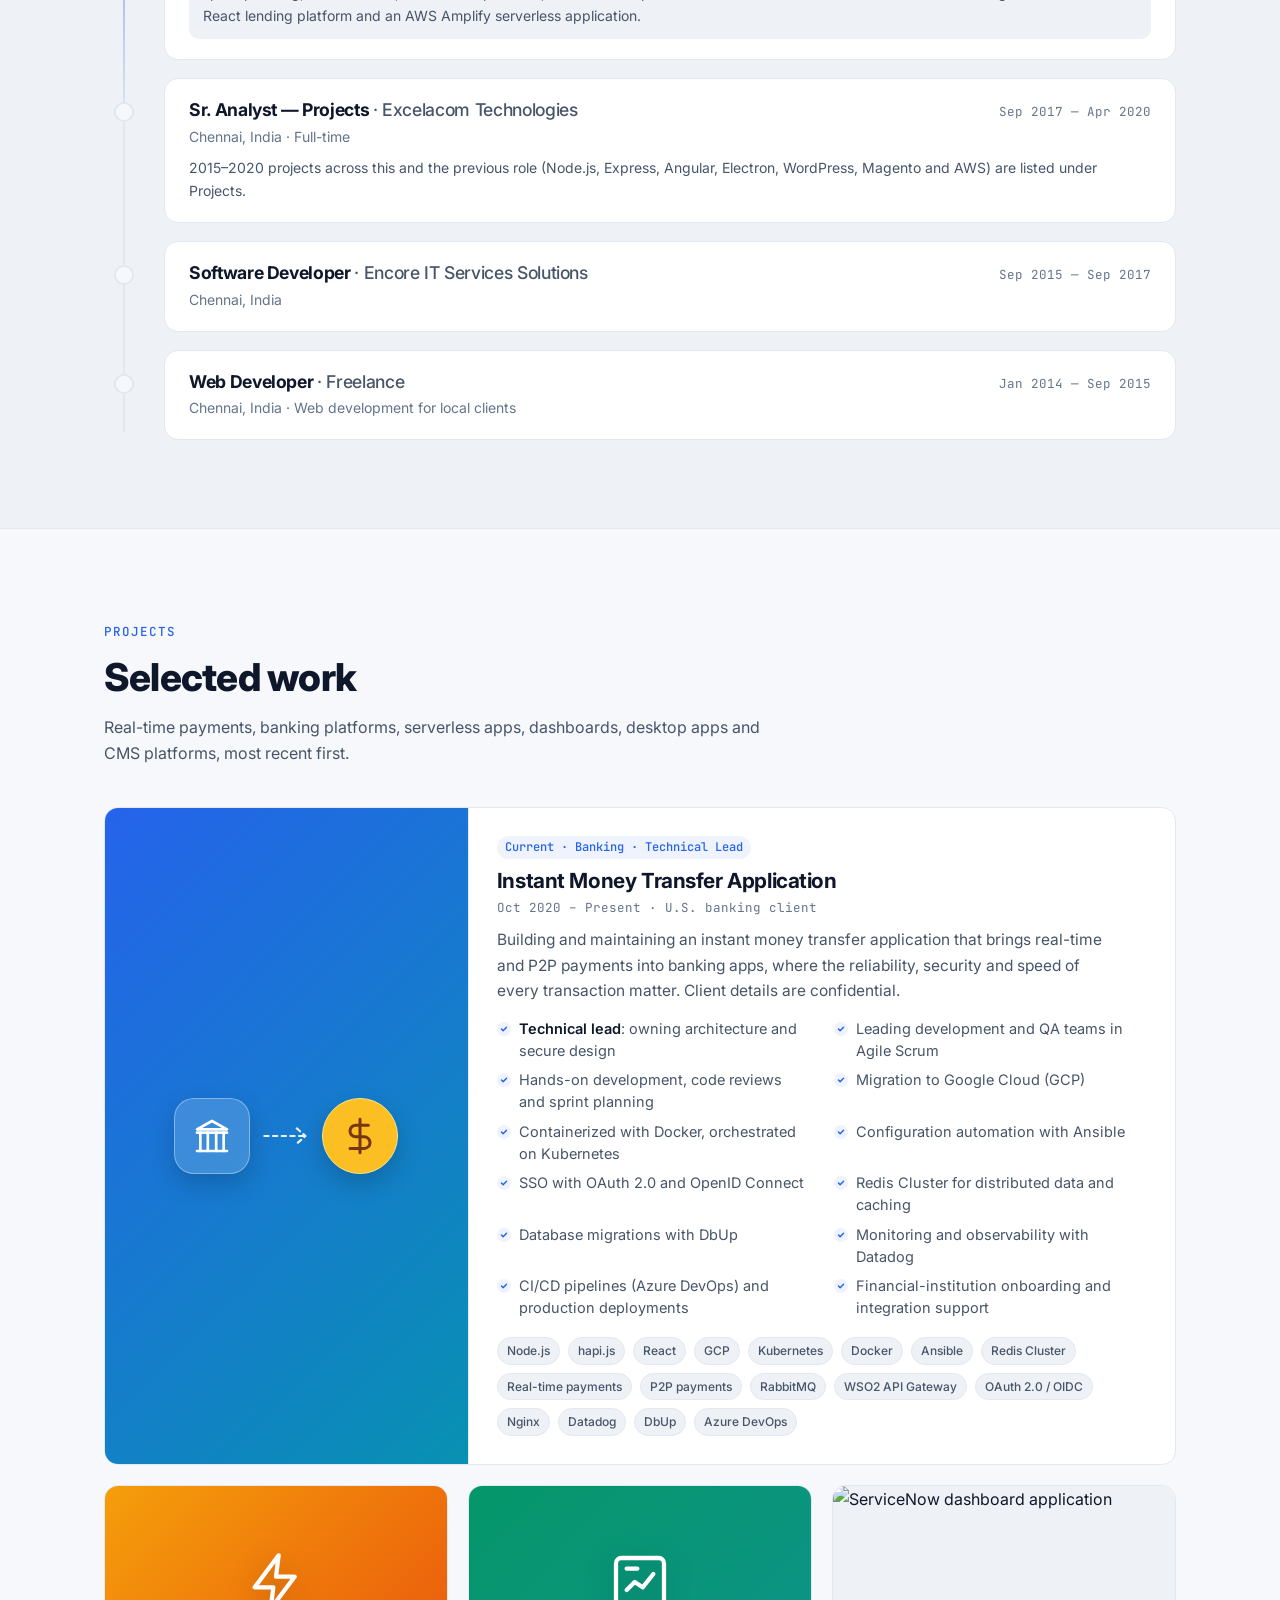
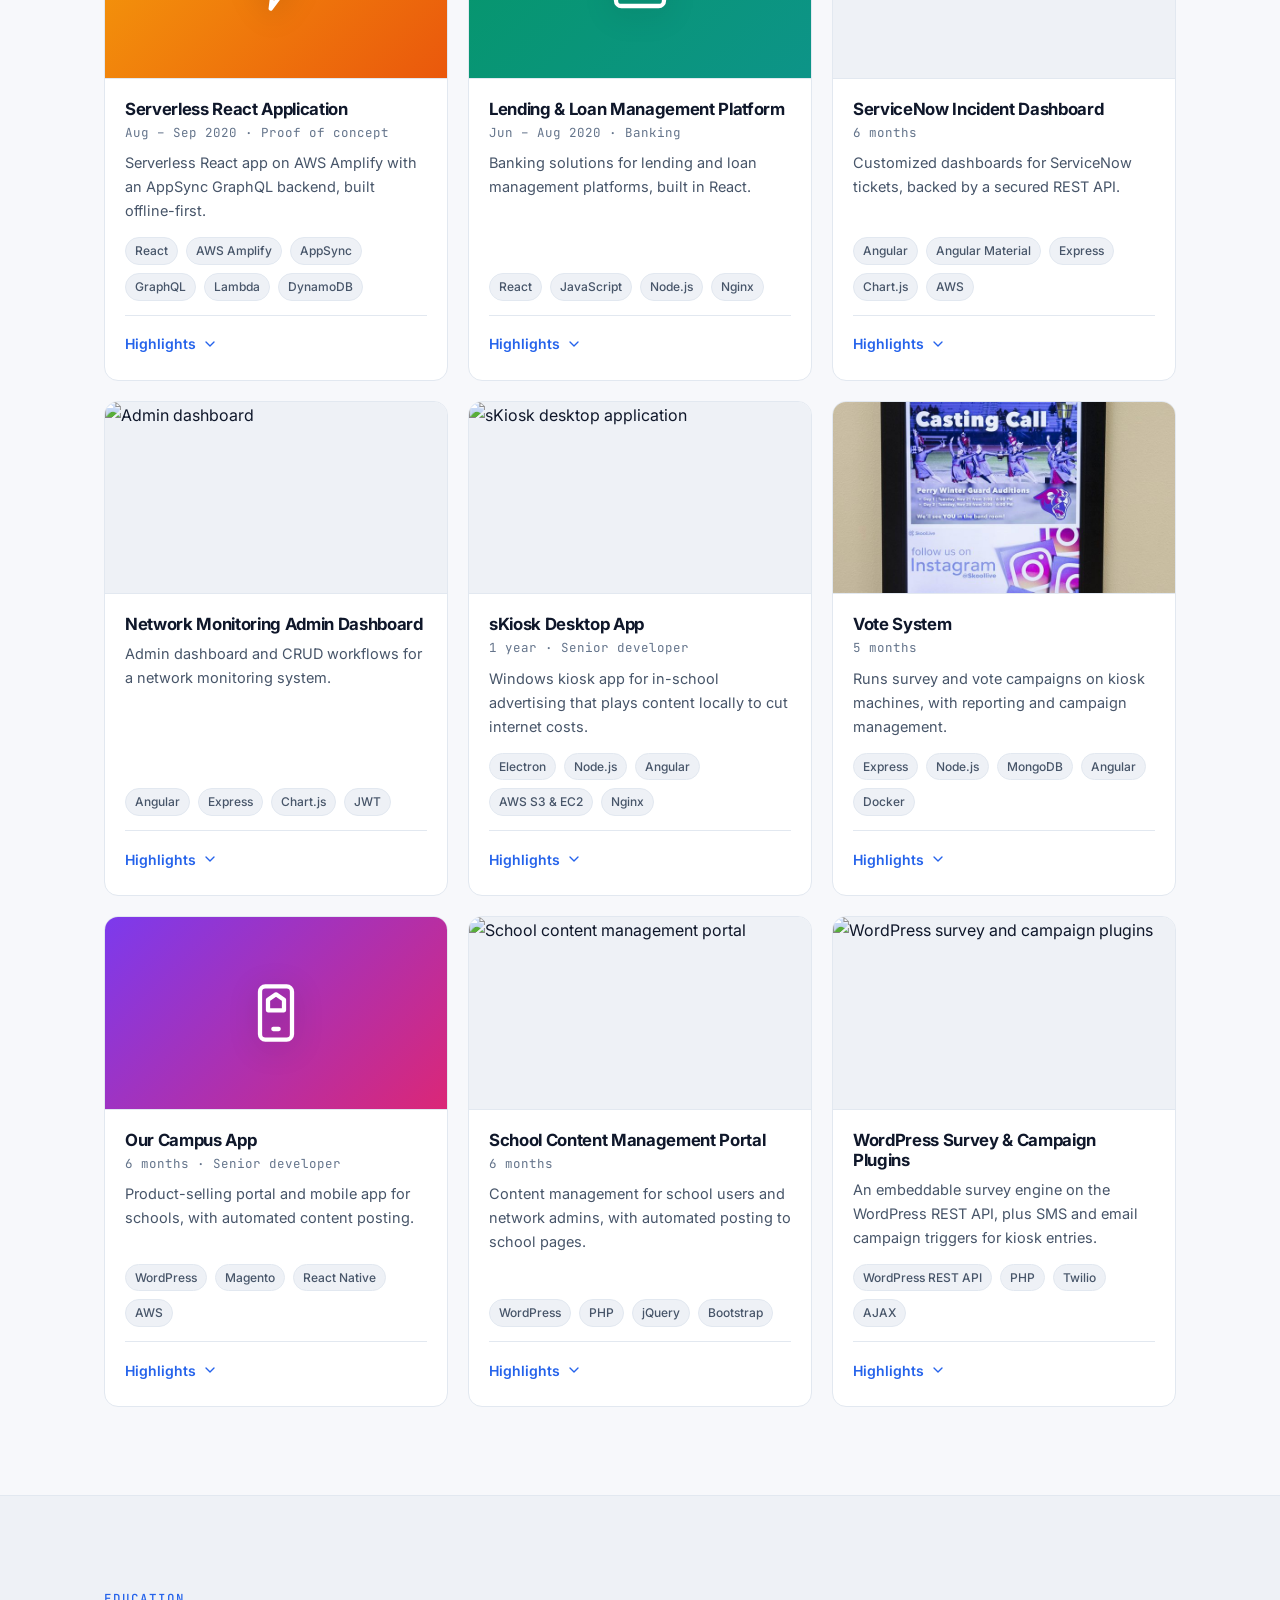
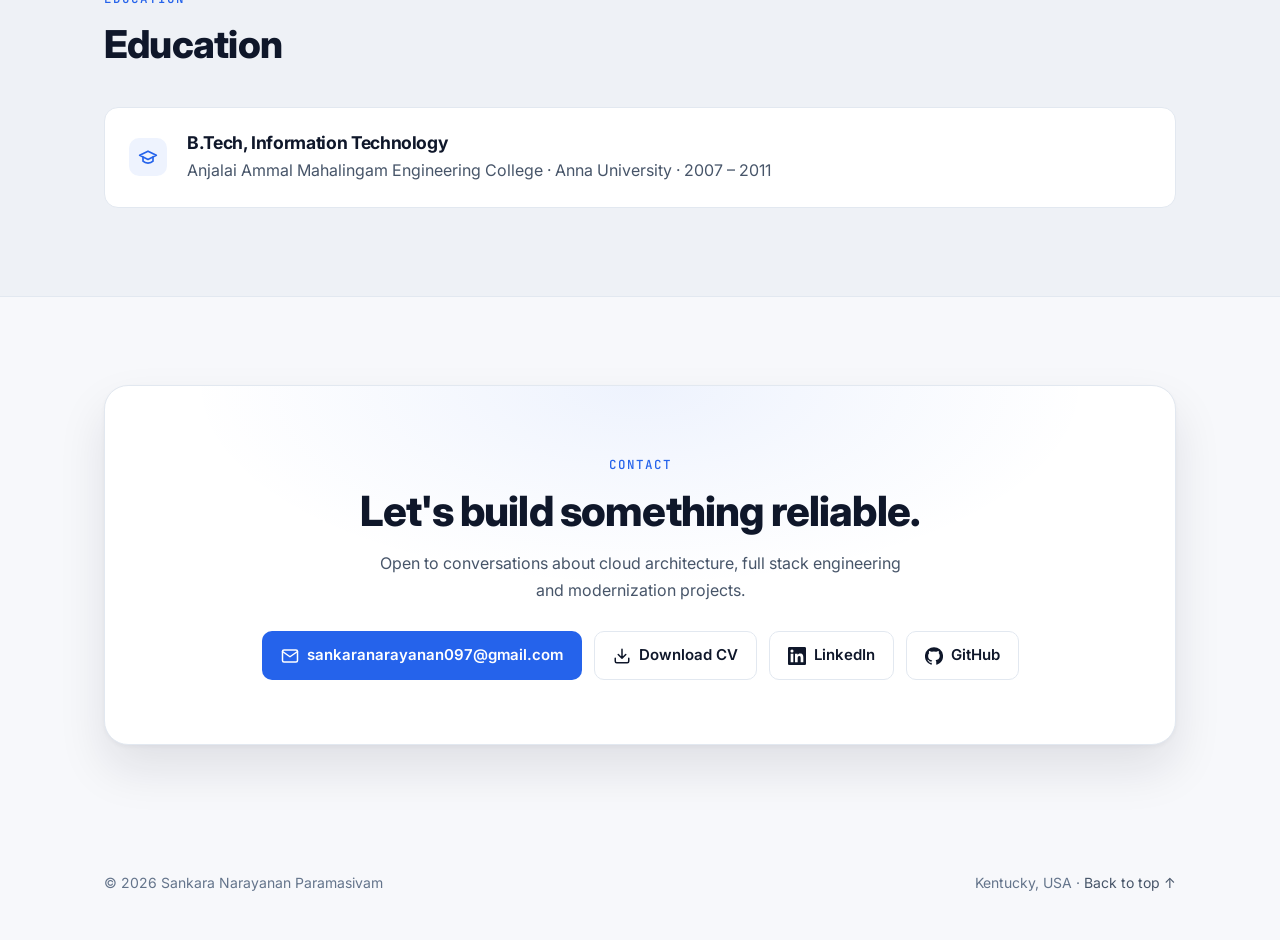
==== commit 6c6c77d9: "Generalize location to Kentucky, USA Co-Authored-By: Claude Opus 5.5 <noreply@anthropic.com>" ====
--- a/index.html
+++ b/index.html
@@ -28,7 +28,7 @@
 		"image": "https://sankar-dev.github.io/images/sankar.png",
 		"jobTitle": "System Analyst · Technical Lead",
 		"worksFor": { "@type": "Organization", "name": "Aspire Systems" },
-		"address": { "@type": "PostalAddress", "addressLocality": "Louisville", "addressRegion": "KY", "addressCountry": "US" },
+		"address": { "@type": "PostalAddress", "addressRegion": "KY", "addressCountry": "US" },
 		"alumniOf": { "@type": "CollegeOrUniversity", "name": "Anjalai Ammal Mahalingam Engineering College" },
 		"hasCredential": {
 			"@type": "EducationalOccupationalCredential",
@@ -113,7 +113,7 @@
 						<div class="hero-meta">
 							<span>
 								<svg viewBox="0 0 24 24" fill="none" stroke="currentColor" stroke-width="2" stroke-linecap="round" stroke-linejoin="round"><path d="M21 10c0 7-9 13-9 13S3 17 3 10a9 9 0 0 1 18 0z"/><circle cx="12" cy="10" r="3"/></svg>
-								Louisville, Kentucky, USA
+								Kentucky, USA
 							</span>
 							<span>
 								<svg viewBox="0 0 24 24" fill="none" stroke="currentColor" stroke-width="2" stroke-linecap="round" stroke-linejoin="round"><rect x="2" y="7" width="20" height="14" rx="2"/><path d="M16 21V5a2 2 0 0 0-2-2h-4a2 2 0 0 0-2 2v16"/></svg>
@@ -632,7 +632,7 @@
 	<footer class="footer">
 		<div class="container footer-inner">
 			<span>&copy; <span id="year">2026</span> Sankara Narayanan Paramasivam</span>
-			<span>Louisville, KY · <a href="#top">Back to top ↑</a></span>
+			<span>Kentucky, USA · <a href="#top">Back to top ↑</a></span>
 		</div>
 	</footer>
 
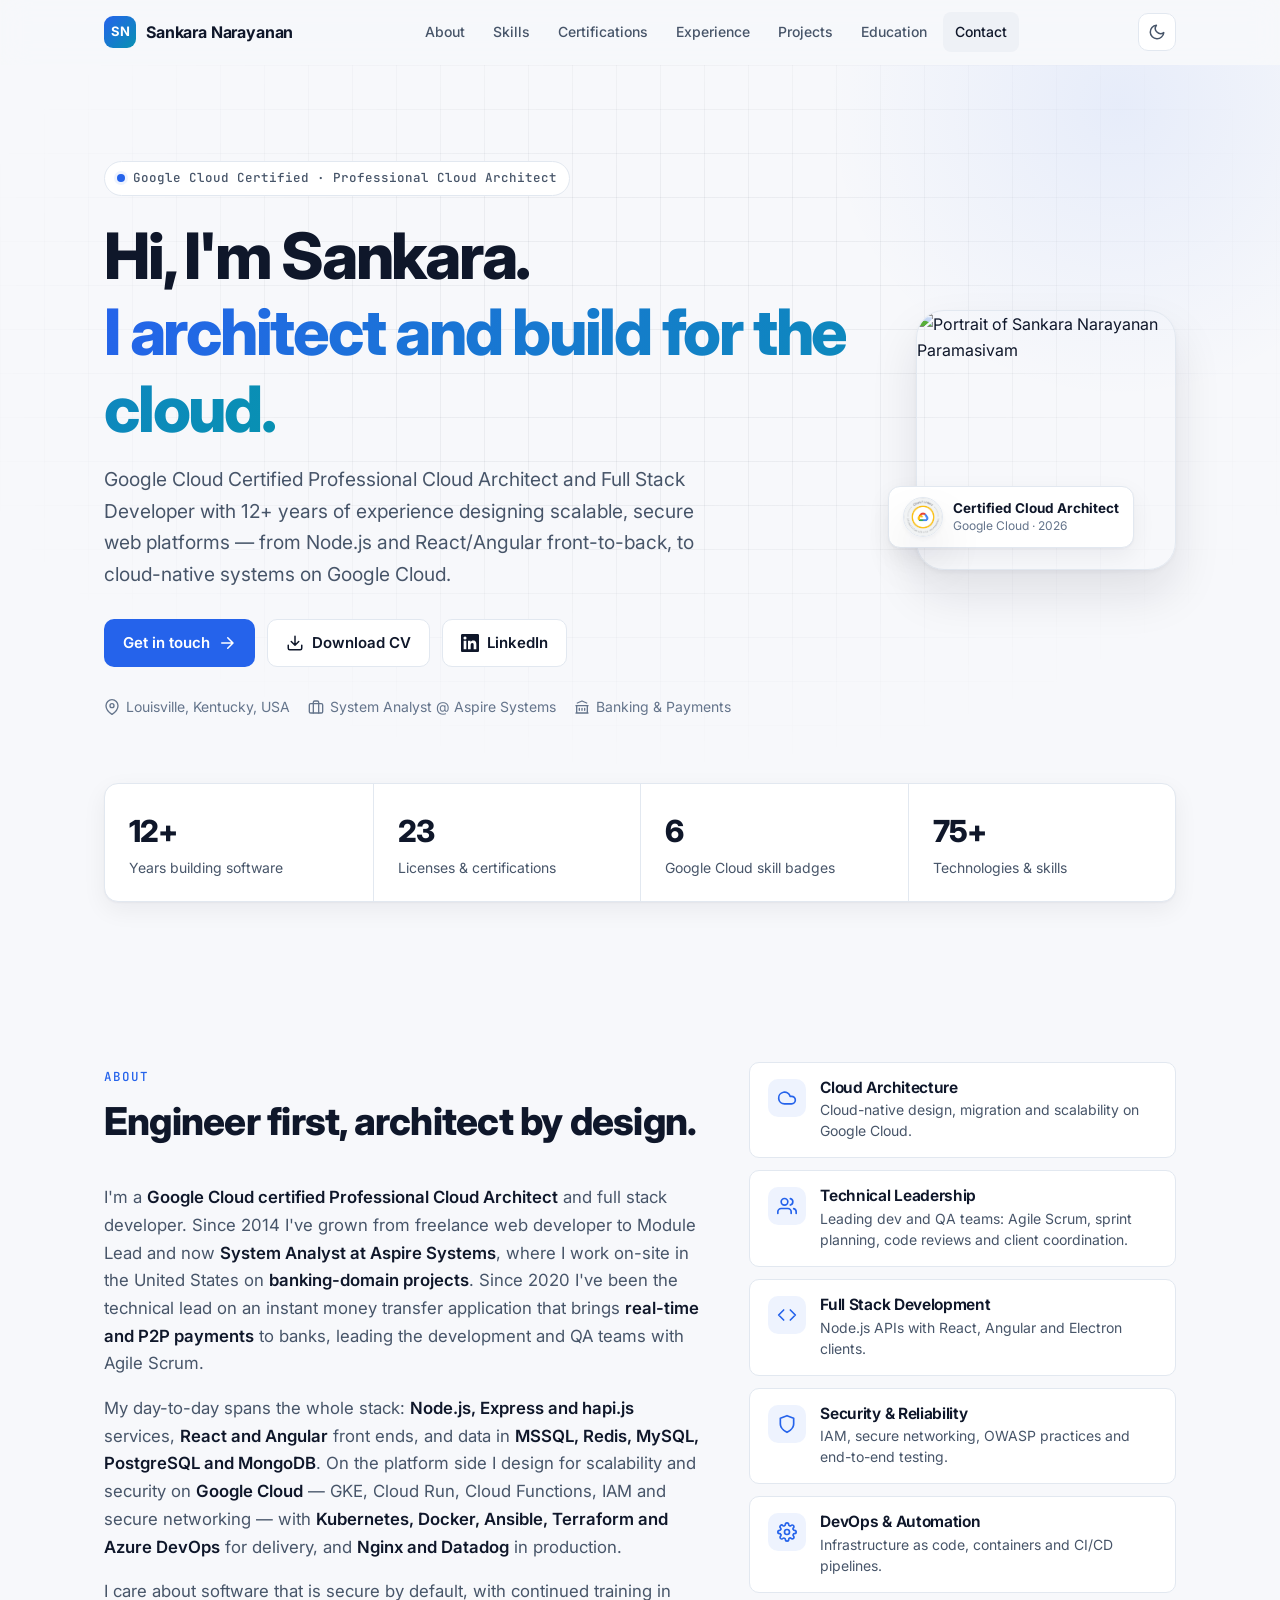
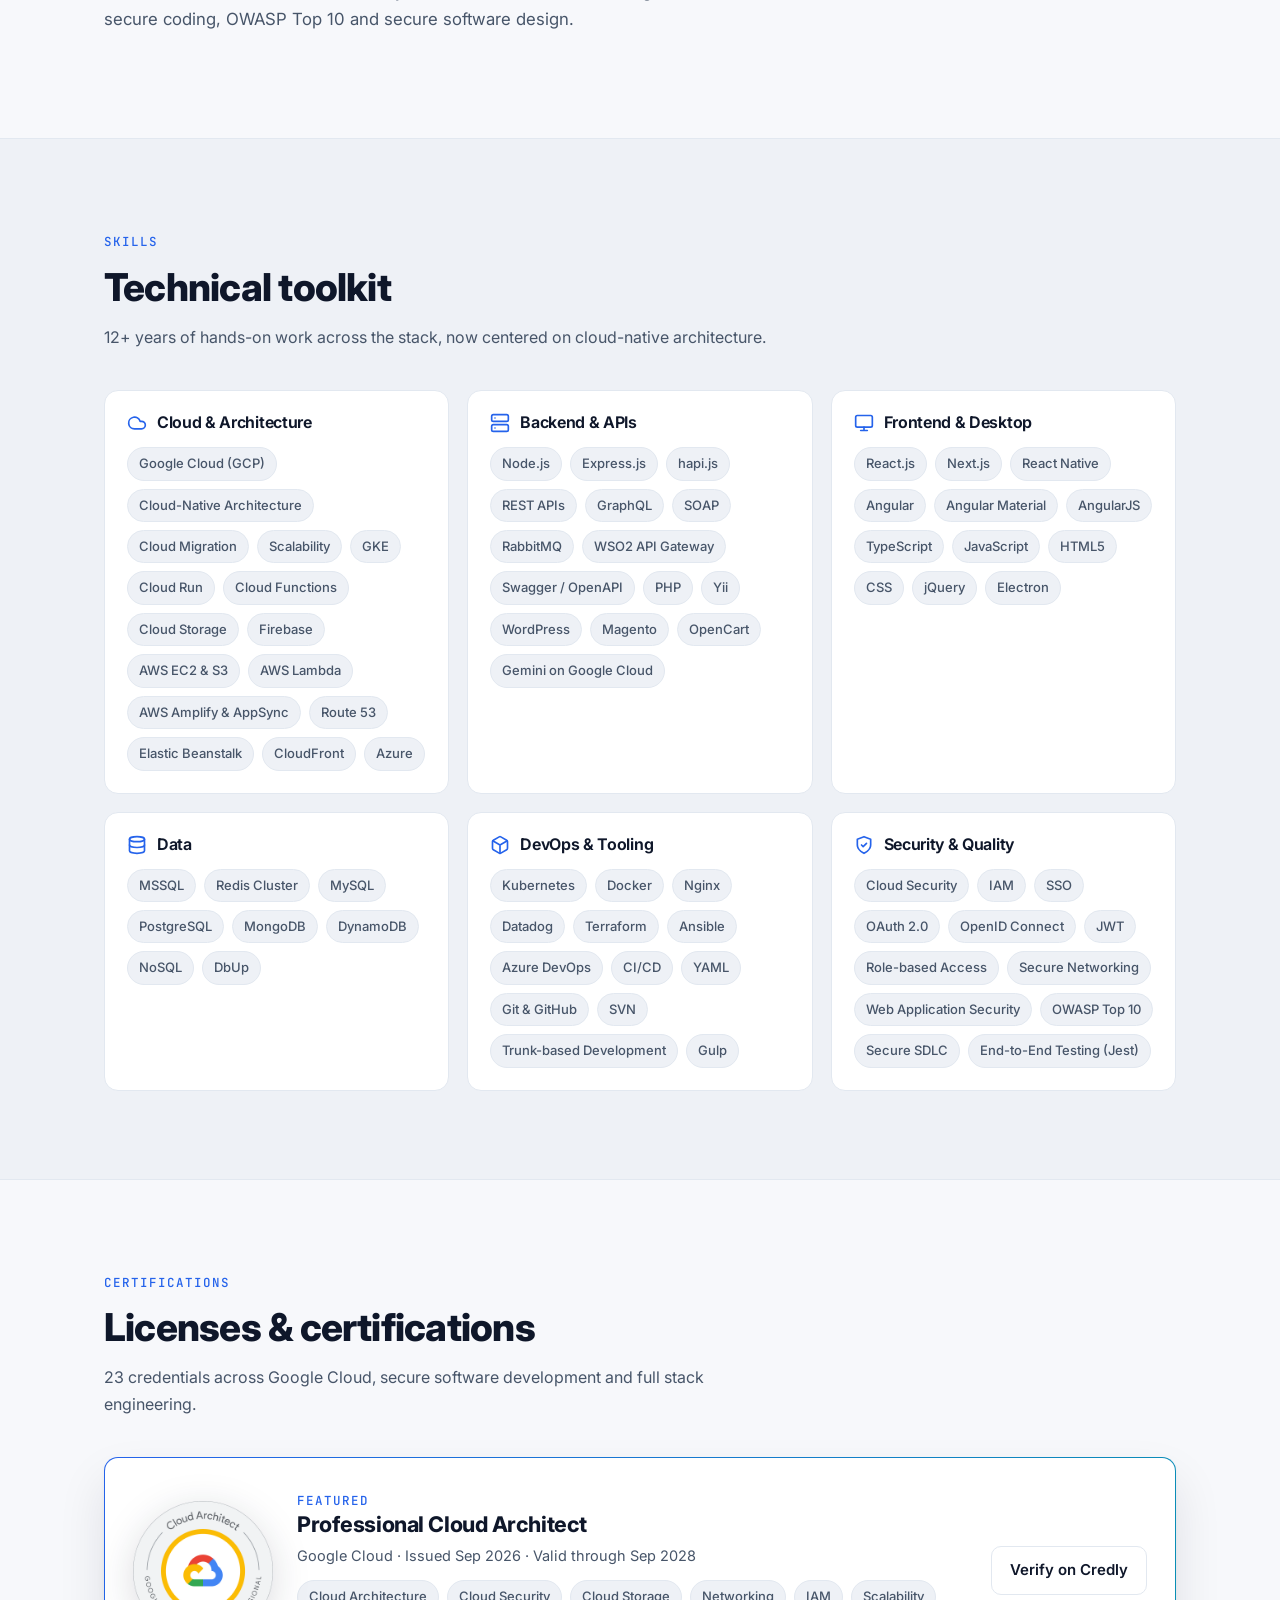
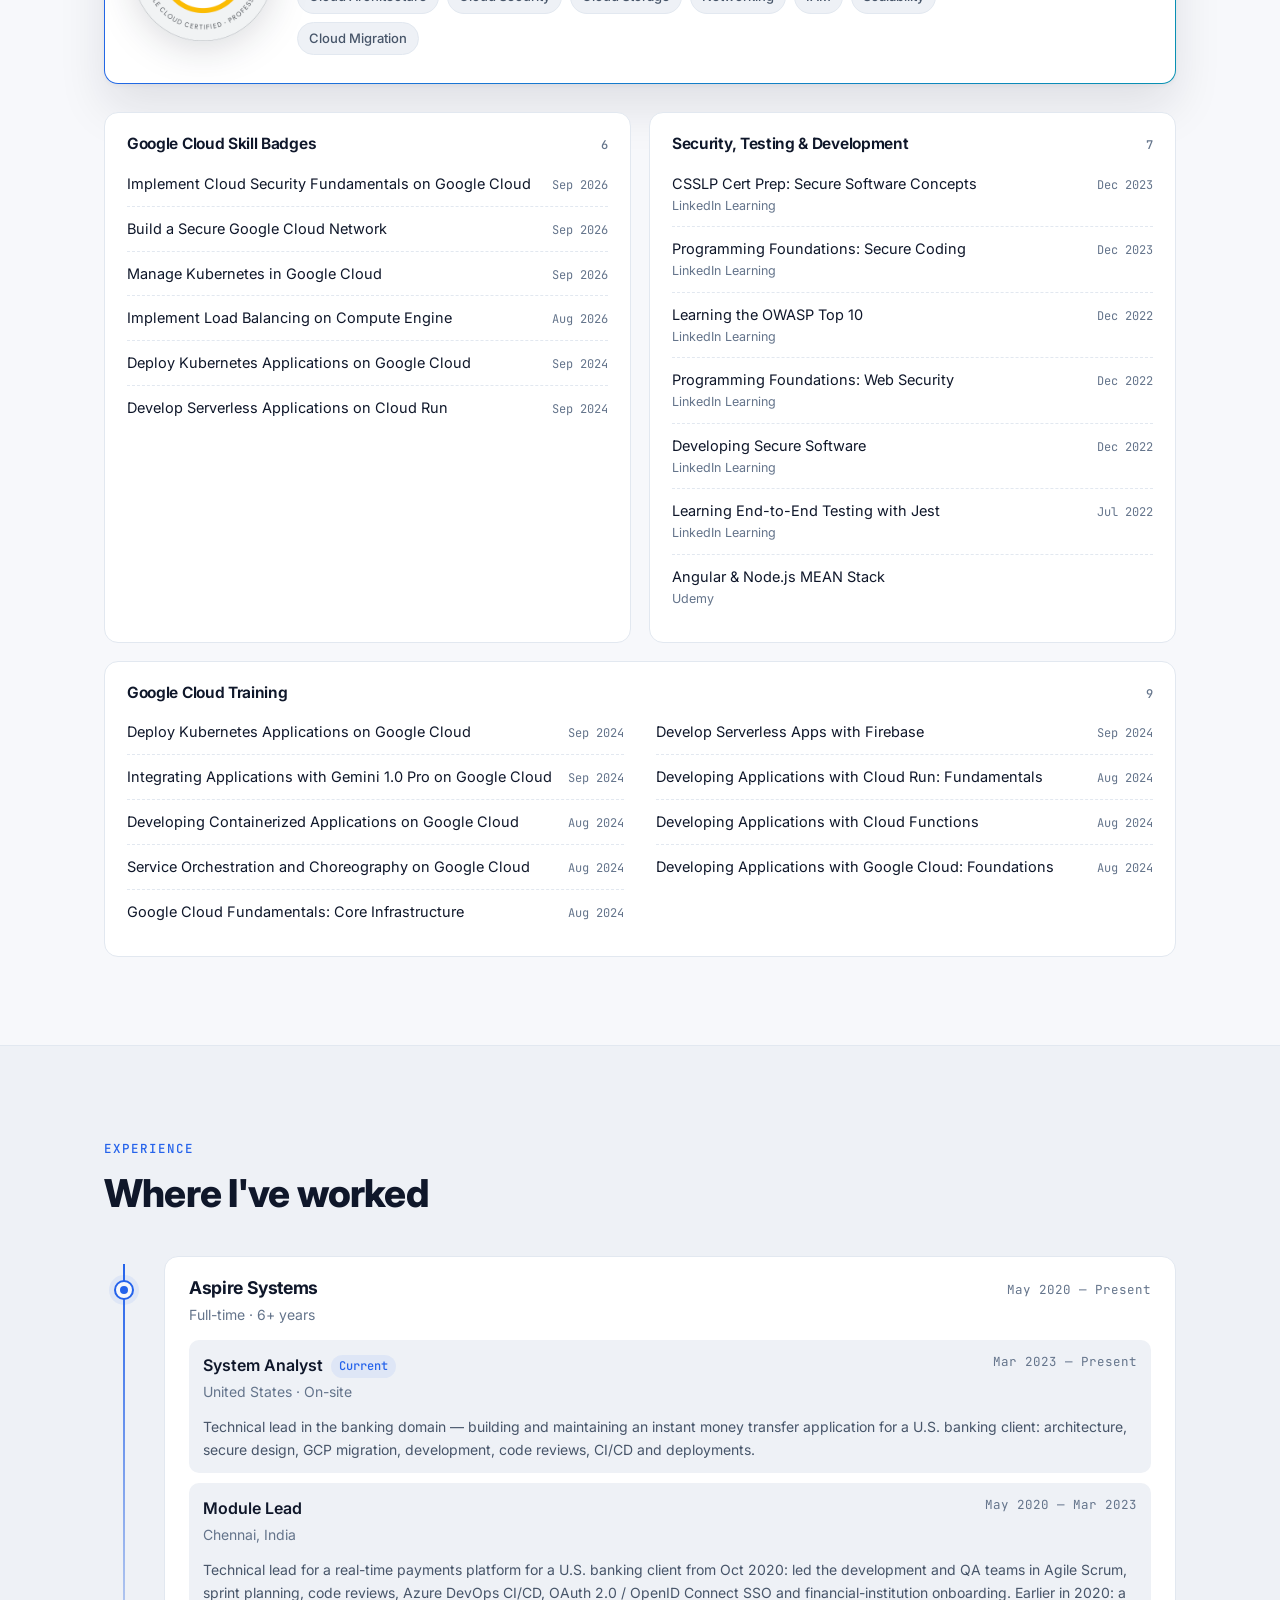
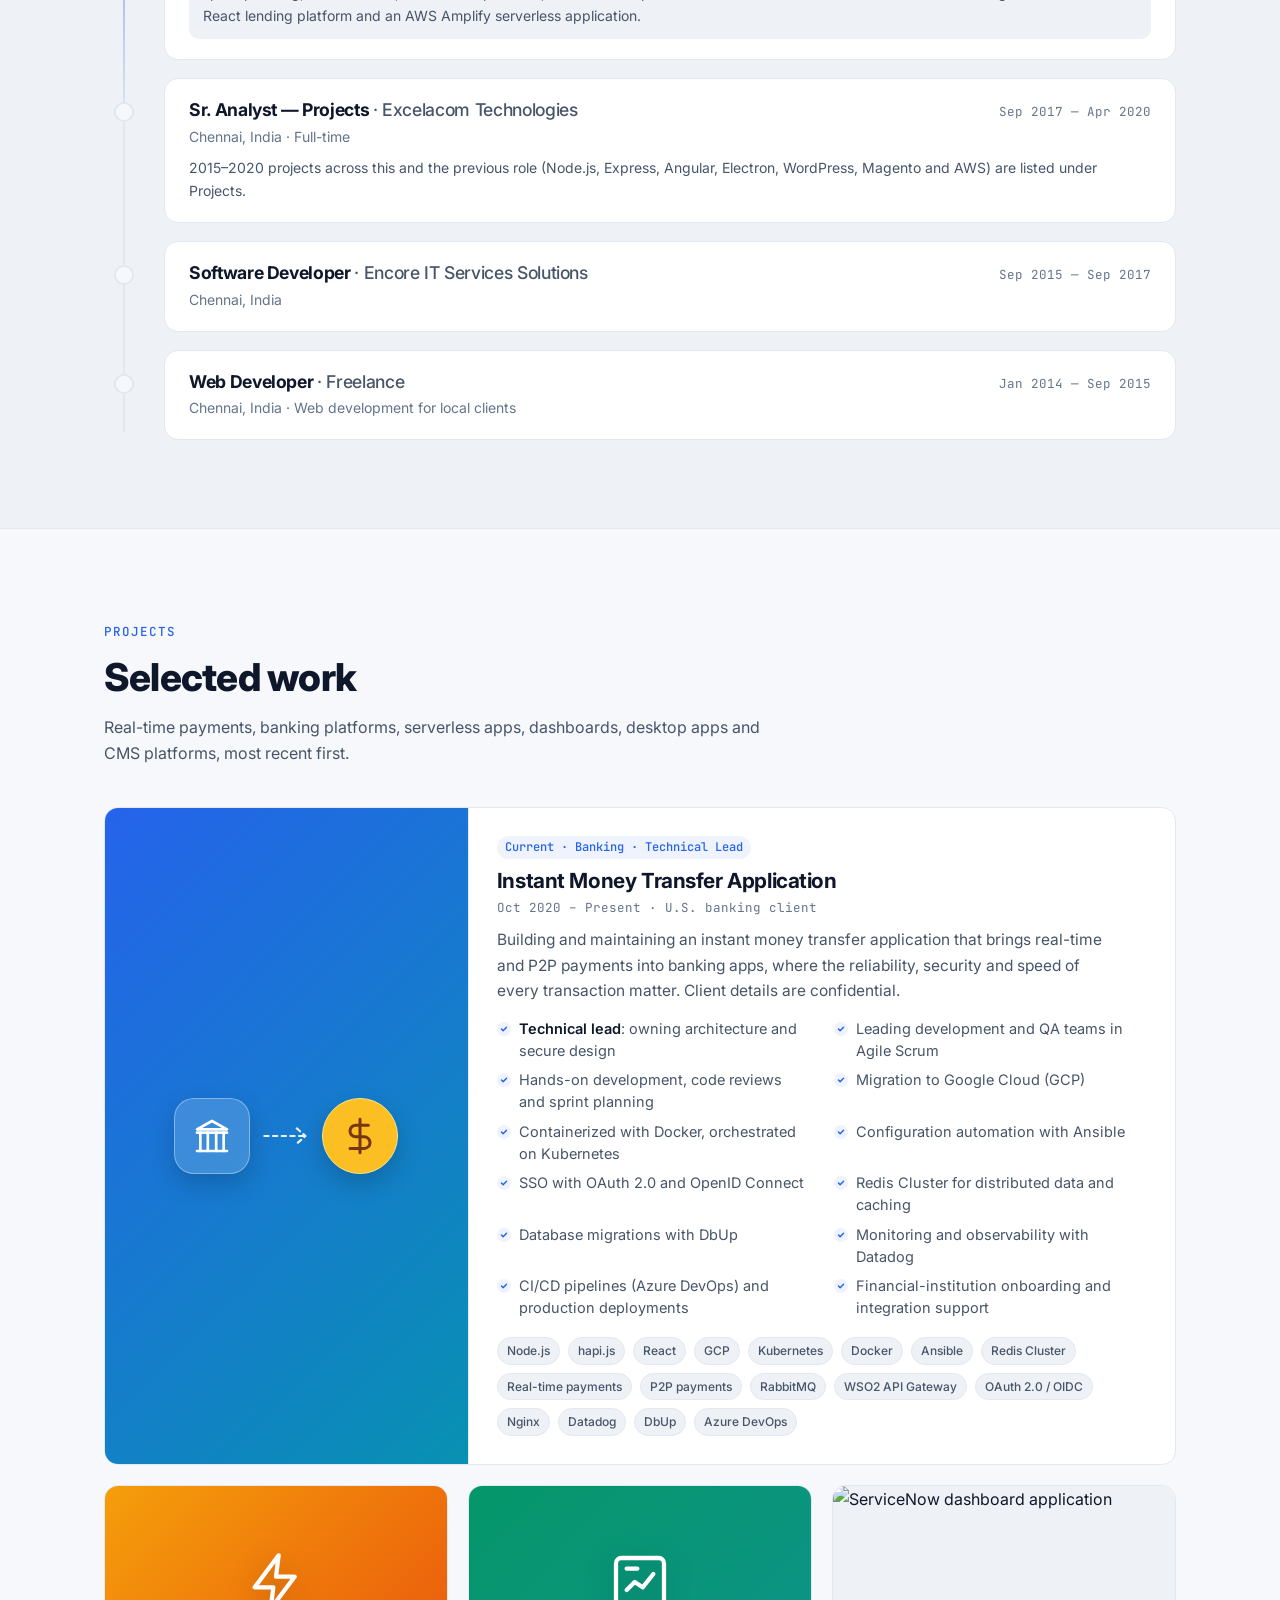
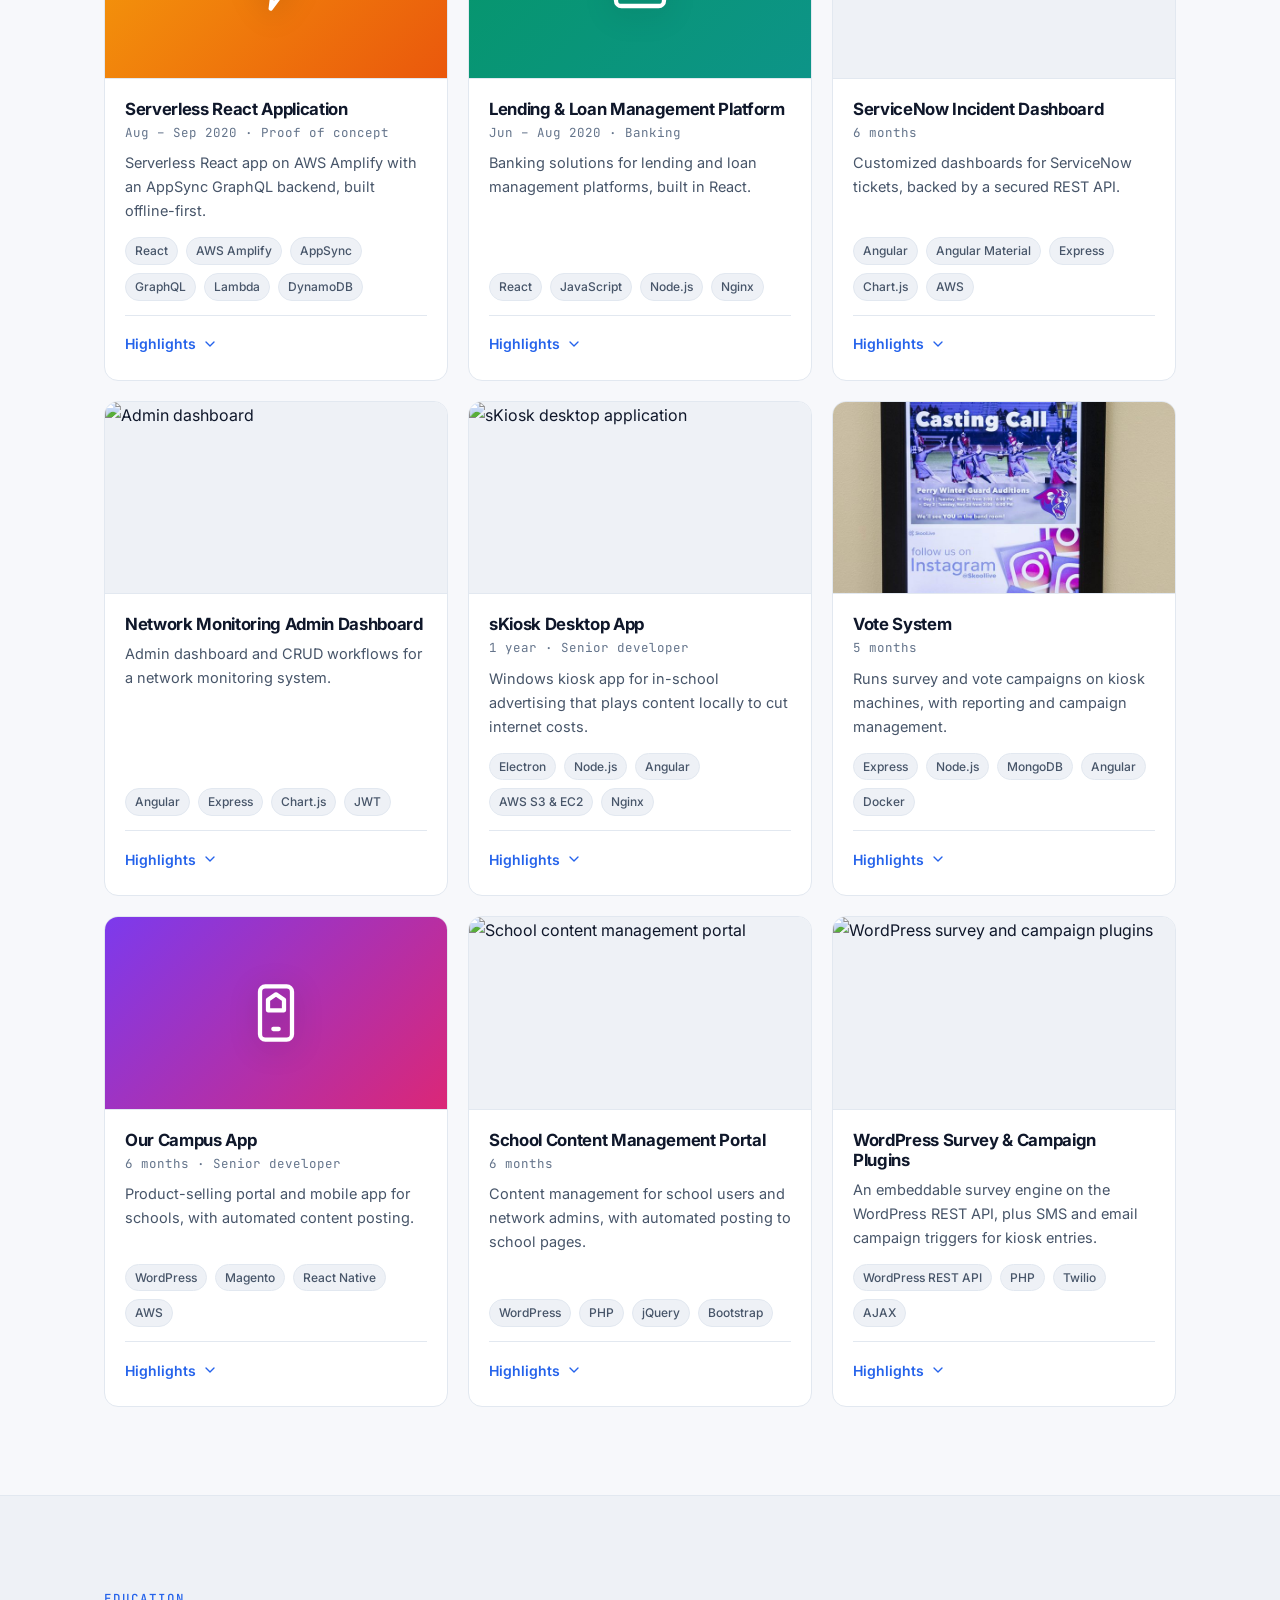
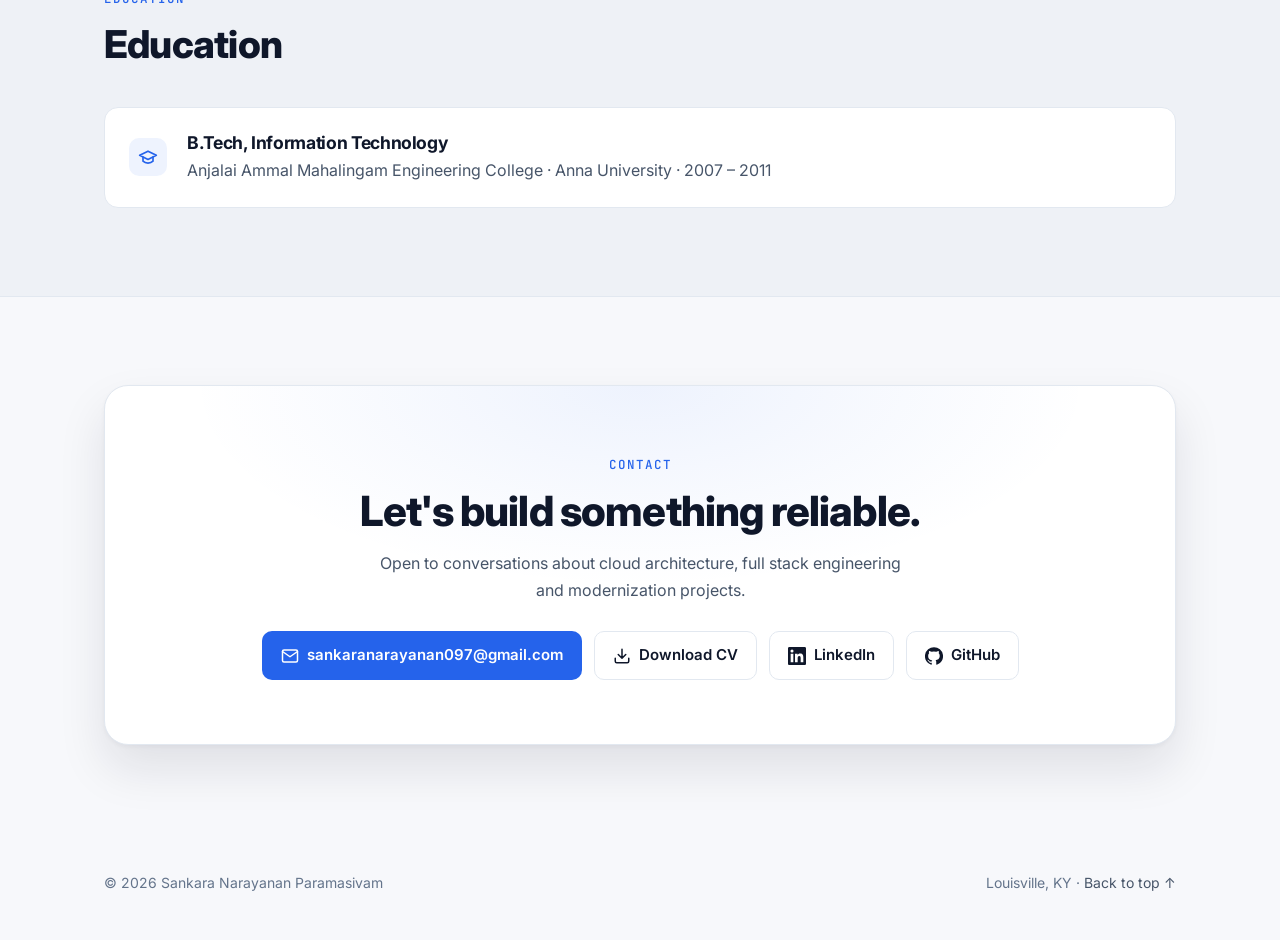
==== commit 2518cfb4: "Restore Louisville, Kentucky location Co-Authored-By: Claude Opus 5.5 <noreply@anthropic.com>" ====
--- a/index.html
+++ b/index.html
@@ -28,7 +28,7 @@
 		"image": "https://sankar-dev.github.io/images/sankar.png",
 		"jobTitle": "System Analyst · Technical Lead",
 		"worksFor": { "@type": "Organization", "name": "Aspire Systems" },
-		"address": { "@type": "PostalAddress", "addressRegion": "KY", "addressCountry": "US" },
+		"address": { "@type": "PostalAddress", "addressLocality": "Louisville", "addressRegion": "KY", "addressCountry": "US" },
 		"alumniOf": { "@type": "CollegeOrUniversity", "name": "Anjalai Ammal Mahalingam Engineering College" },
 		"hasCredential": {
 			"@type": "EducationalOccupationalCredential",
@@ -113,7 +113,7 @@
 						<div class="hero-meta">
 							<span>
 								<svg viewBox="0 0 24 24" fill="none" stroke="currentColor" stroke-width="2" stroke-linecap="round" stroke-linejoin="round"><path d="M21 10c0 7-9 13-9 13S3 17 3 10a9 9 0 0 1 18 0z"/><circle cx="12" cy="10" r="3"/></svg>
-								Kentucky, USA
+								Louisville, Kentucky, USA
 							</span>
 							<span>
 								<svg viewBox="0 0 24 24" fill="none" stroke="currentColor" stroke-width="2" stroke-linecap="round" stroke-linejoin="round"><rect x="2" y="7" width="20" height="14" rx="2"/><path d="M16 21V5a2 2 0 0 0-2-2h-4a2 2 0 0 0-2 2v16"/></svg>
@@ -632,7 +632,7 @@
 	<footer class="footer">
 		<div class="container footer-inner">
 			<span>&copy; <span id="year">2026</span> Sankara Narayanan Paramasivam</span>
-			<span>Kentucky, USA · <a href="#top">Back to top ↑</a></span>
+			<span>Louisville, KY · <a href="#top">Back to top ↑</a></span>
 		</div>
 	</footer>
 
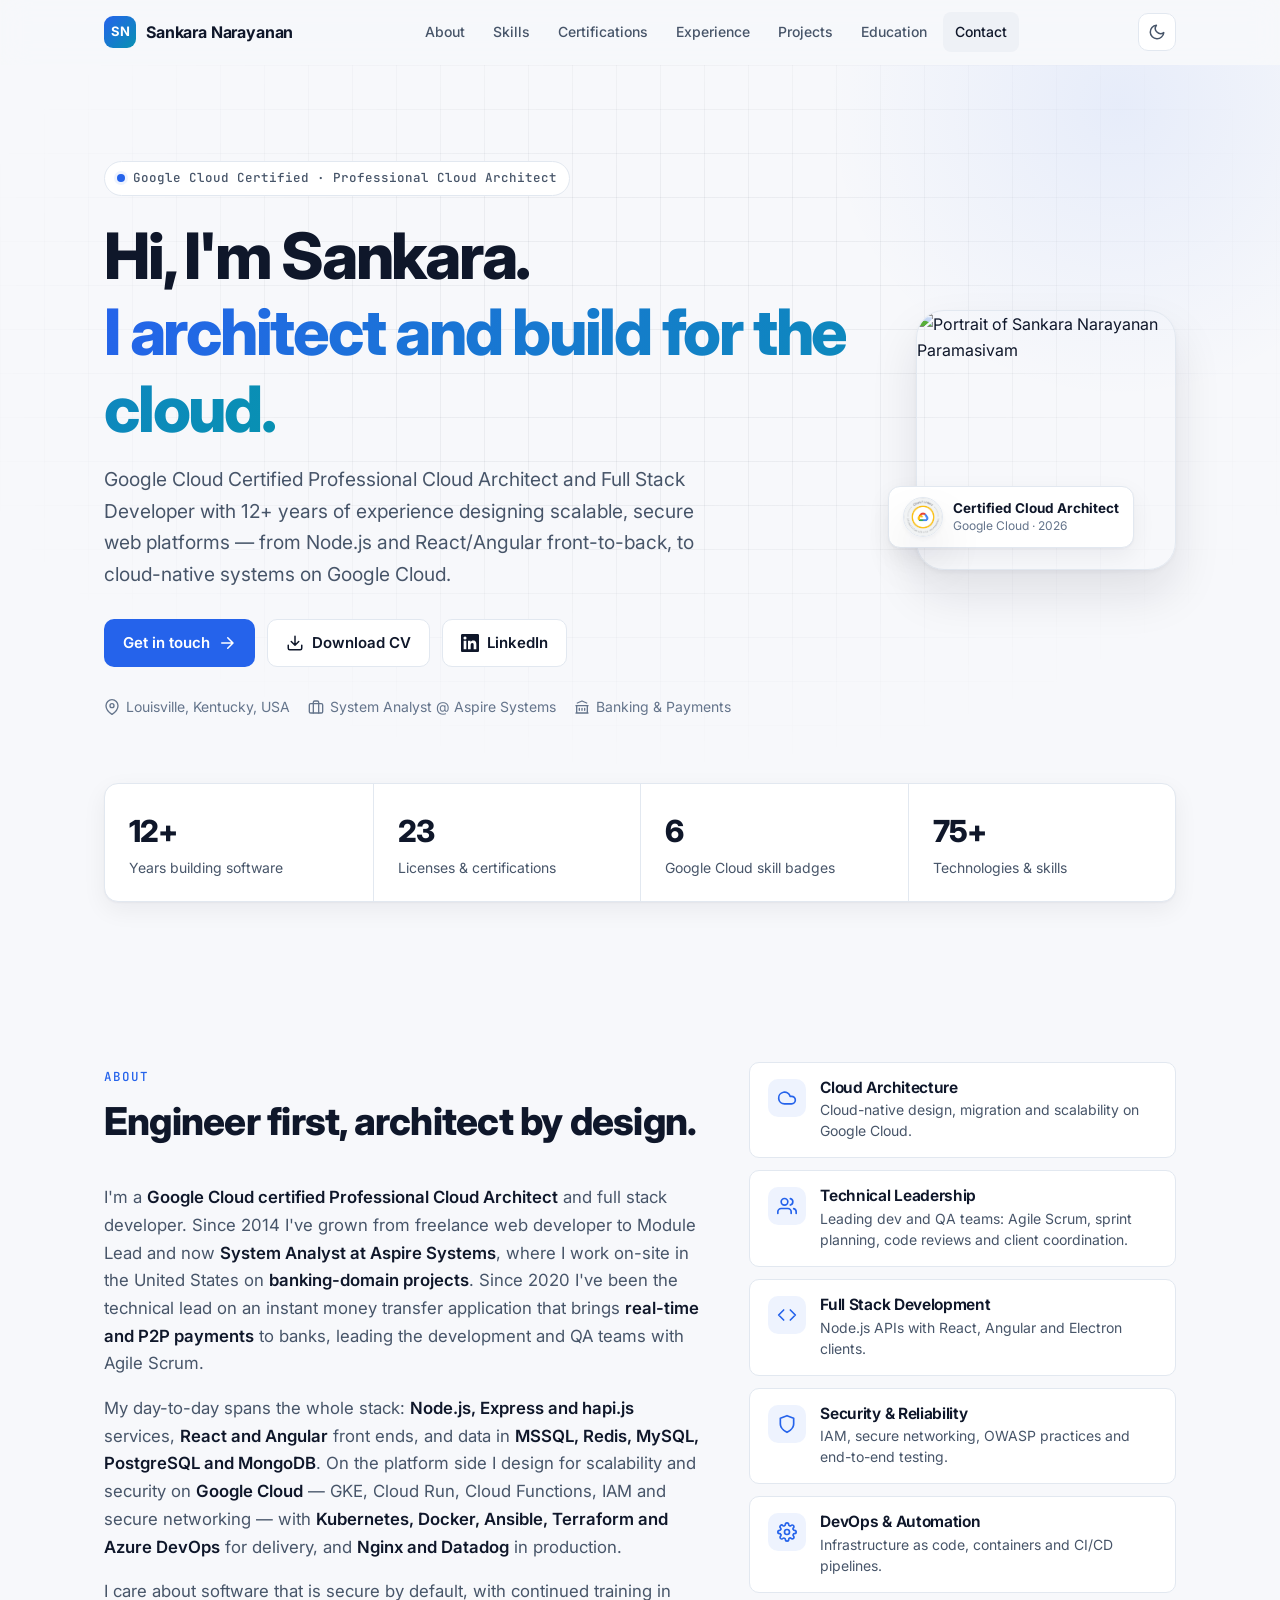
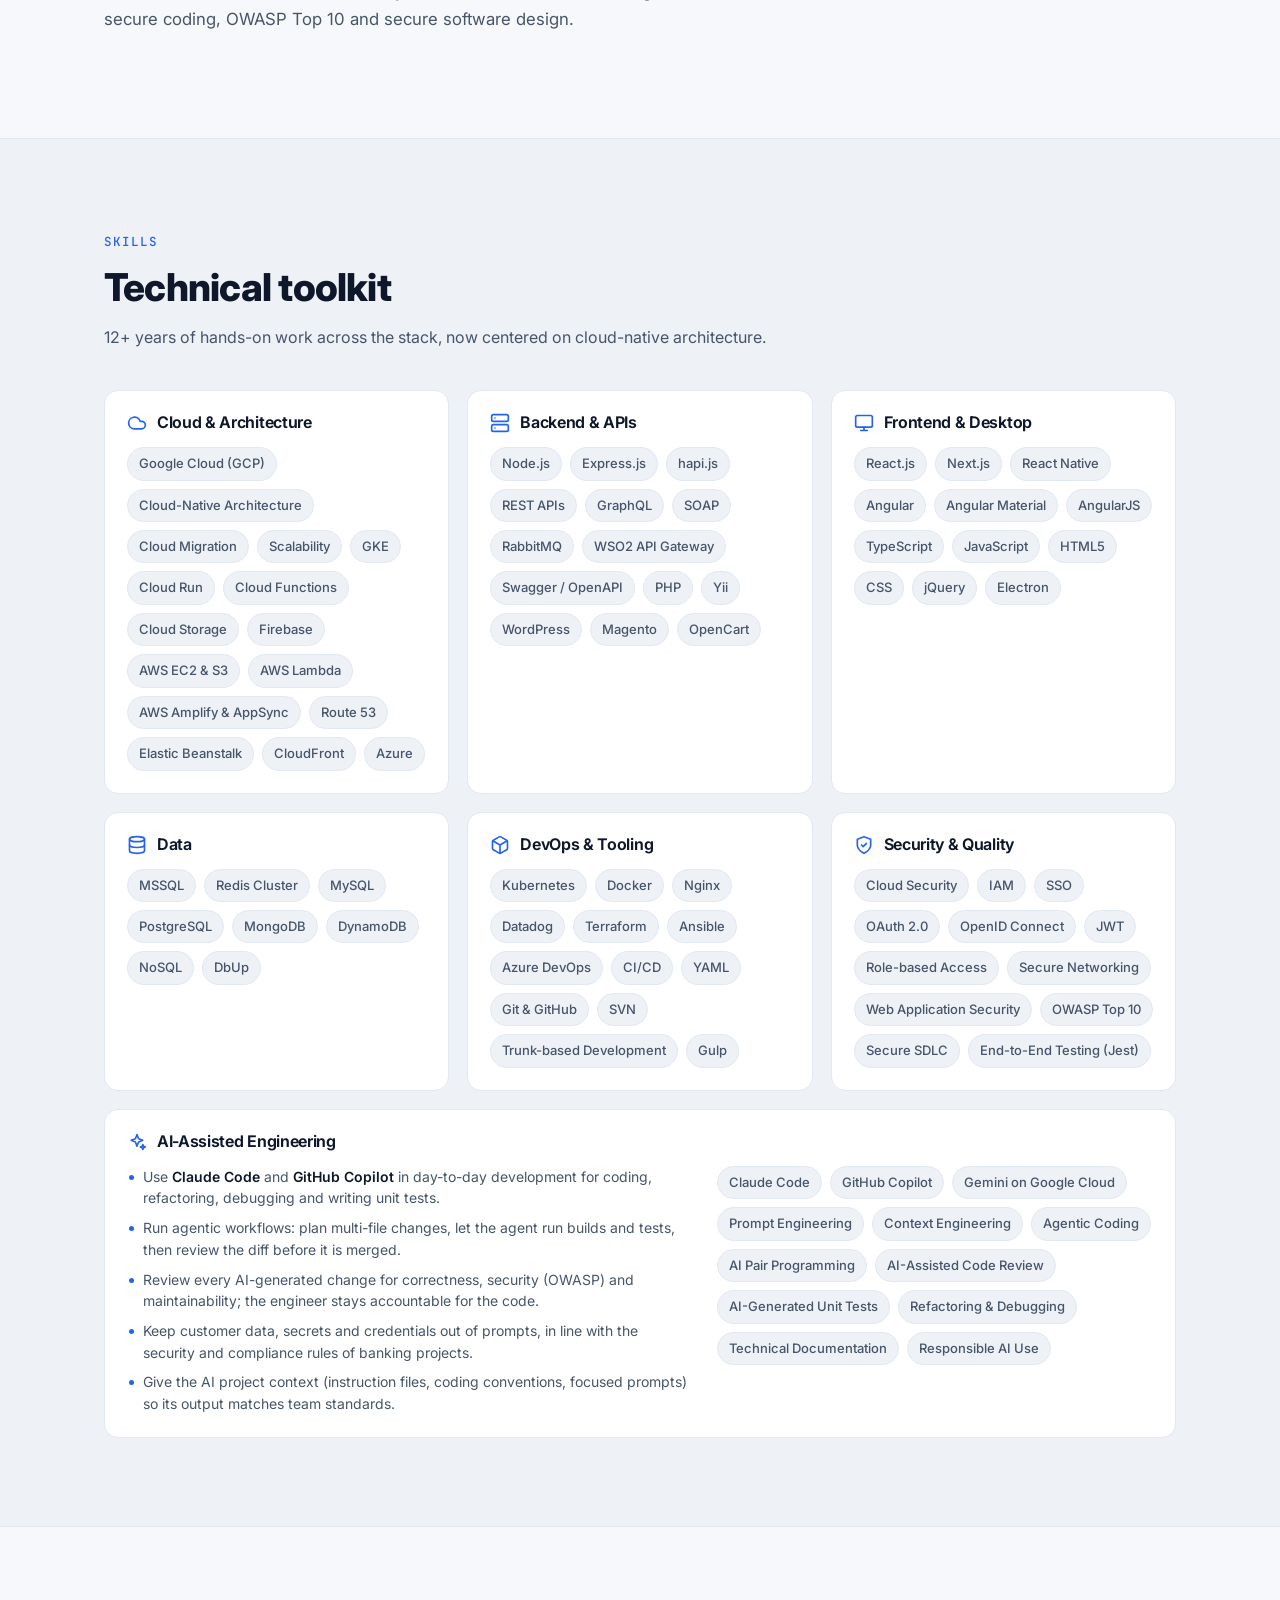
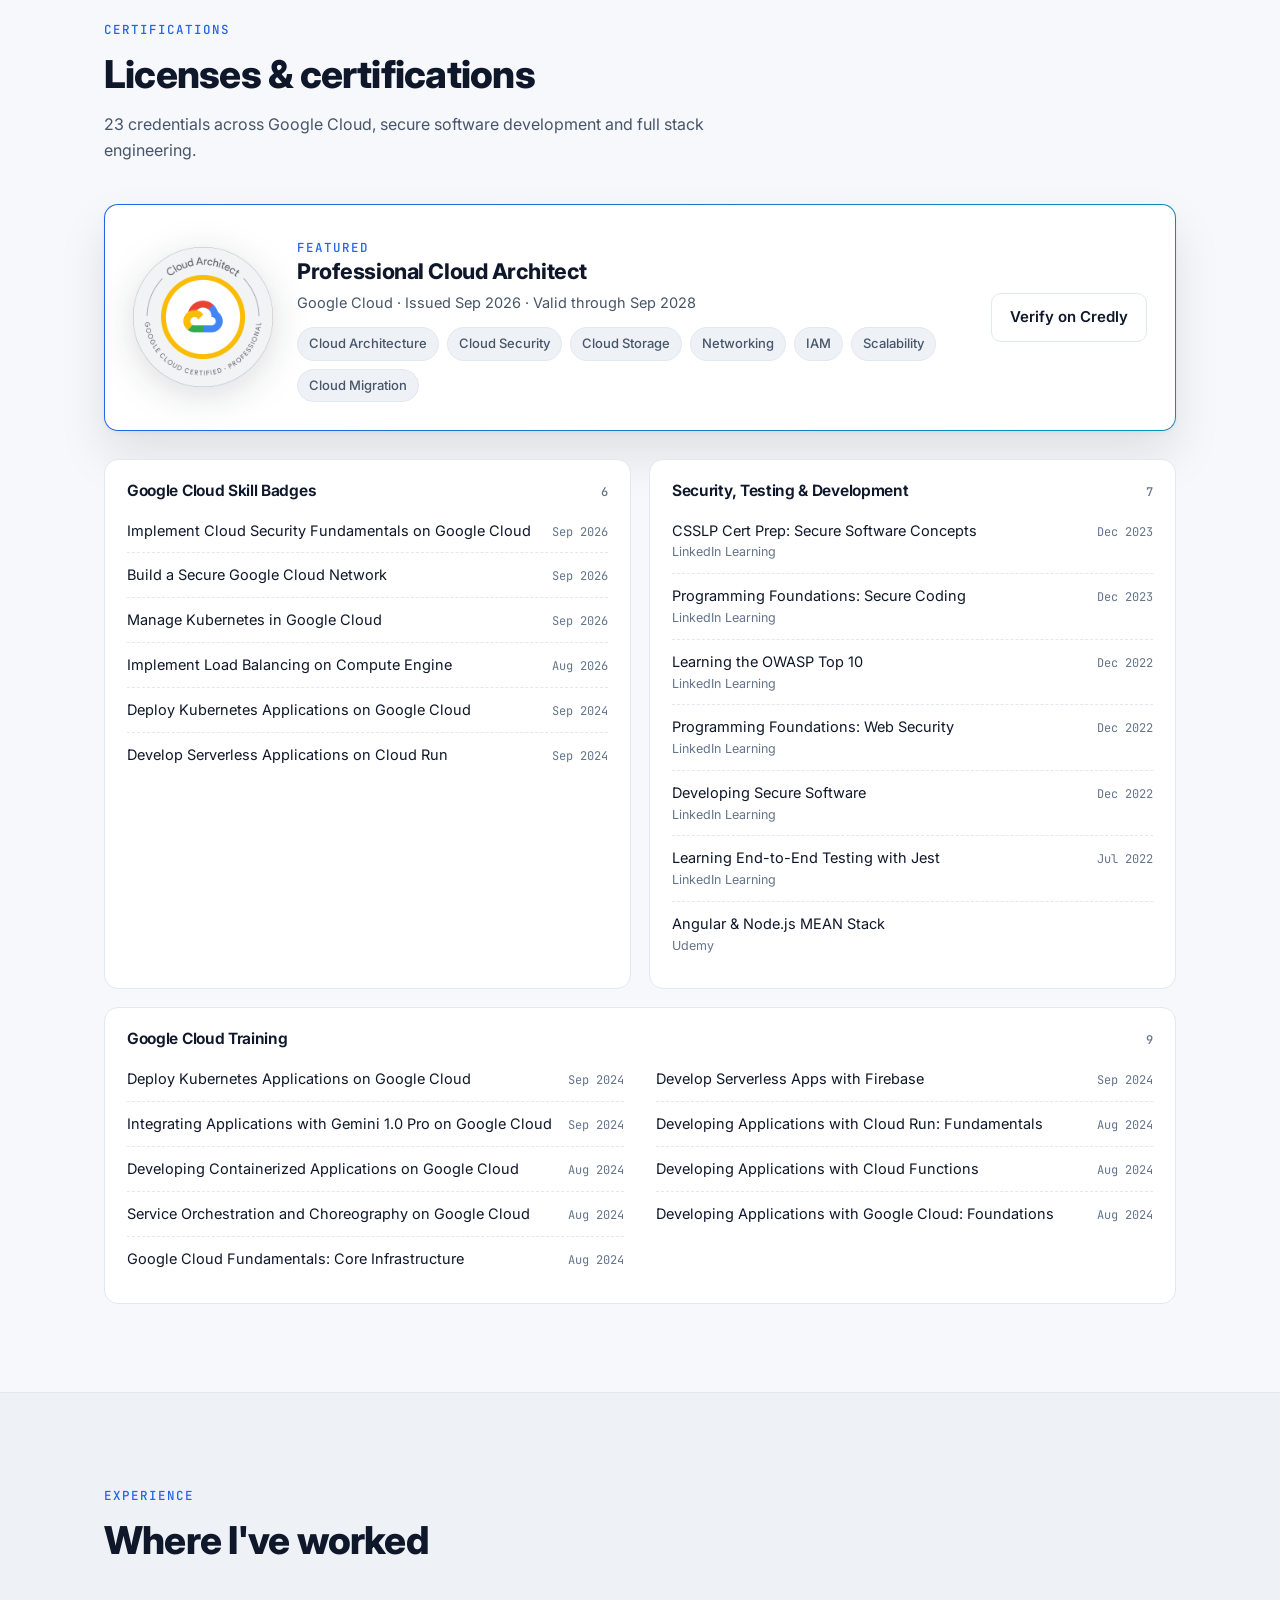
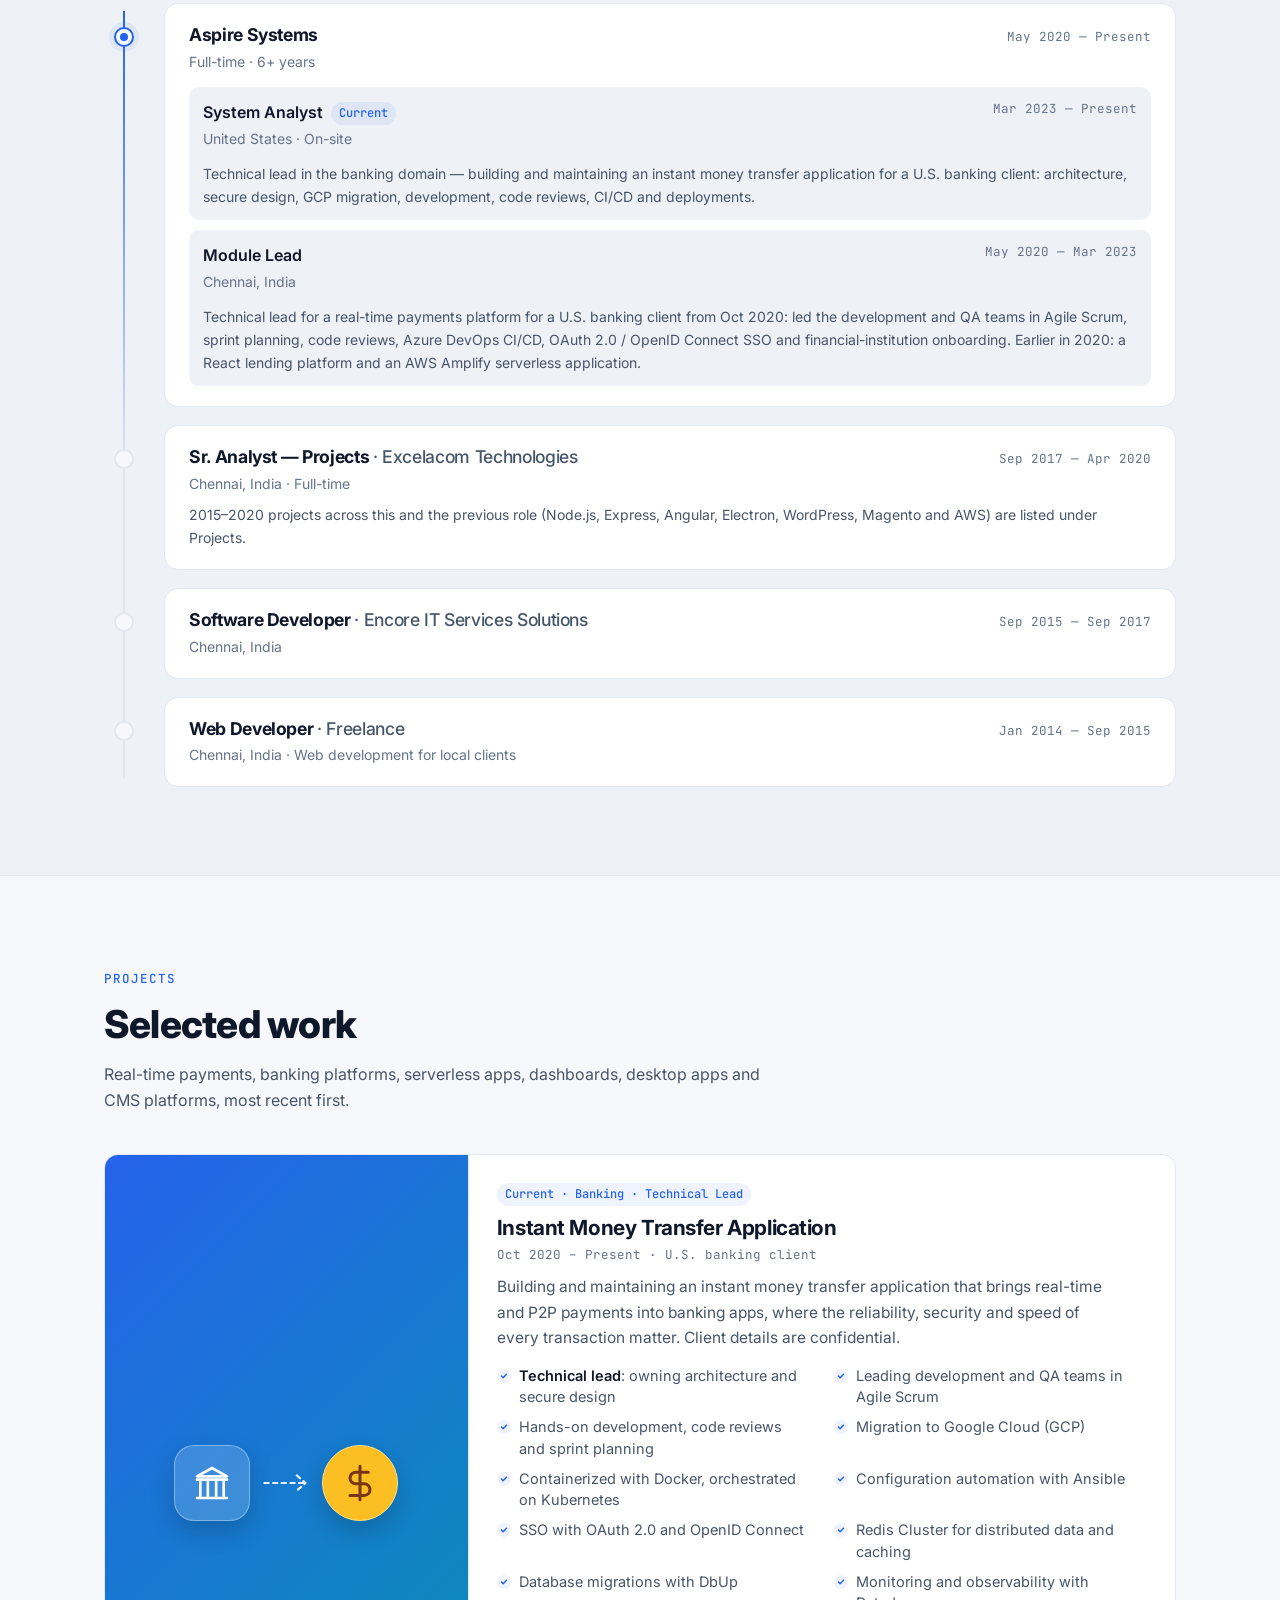
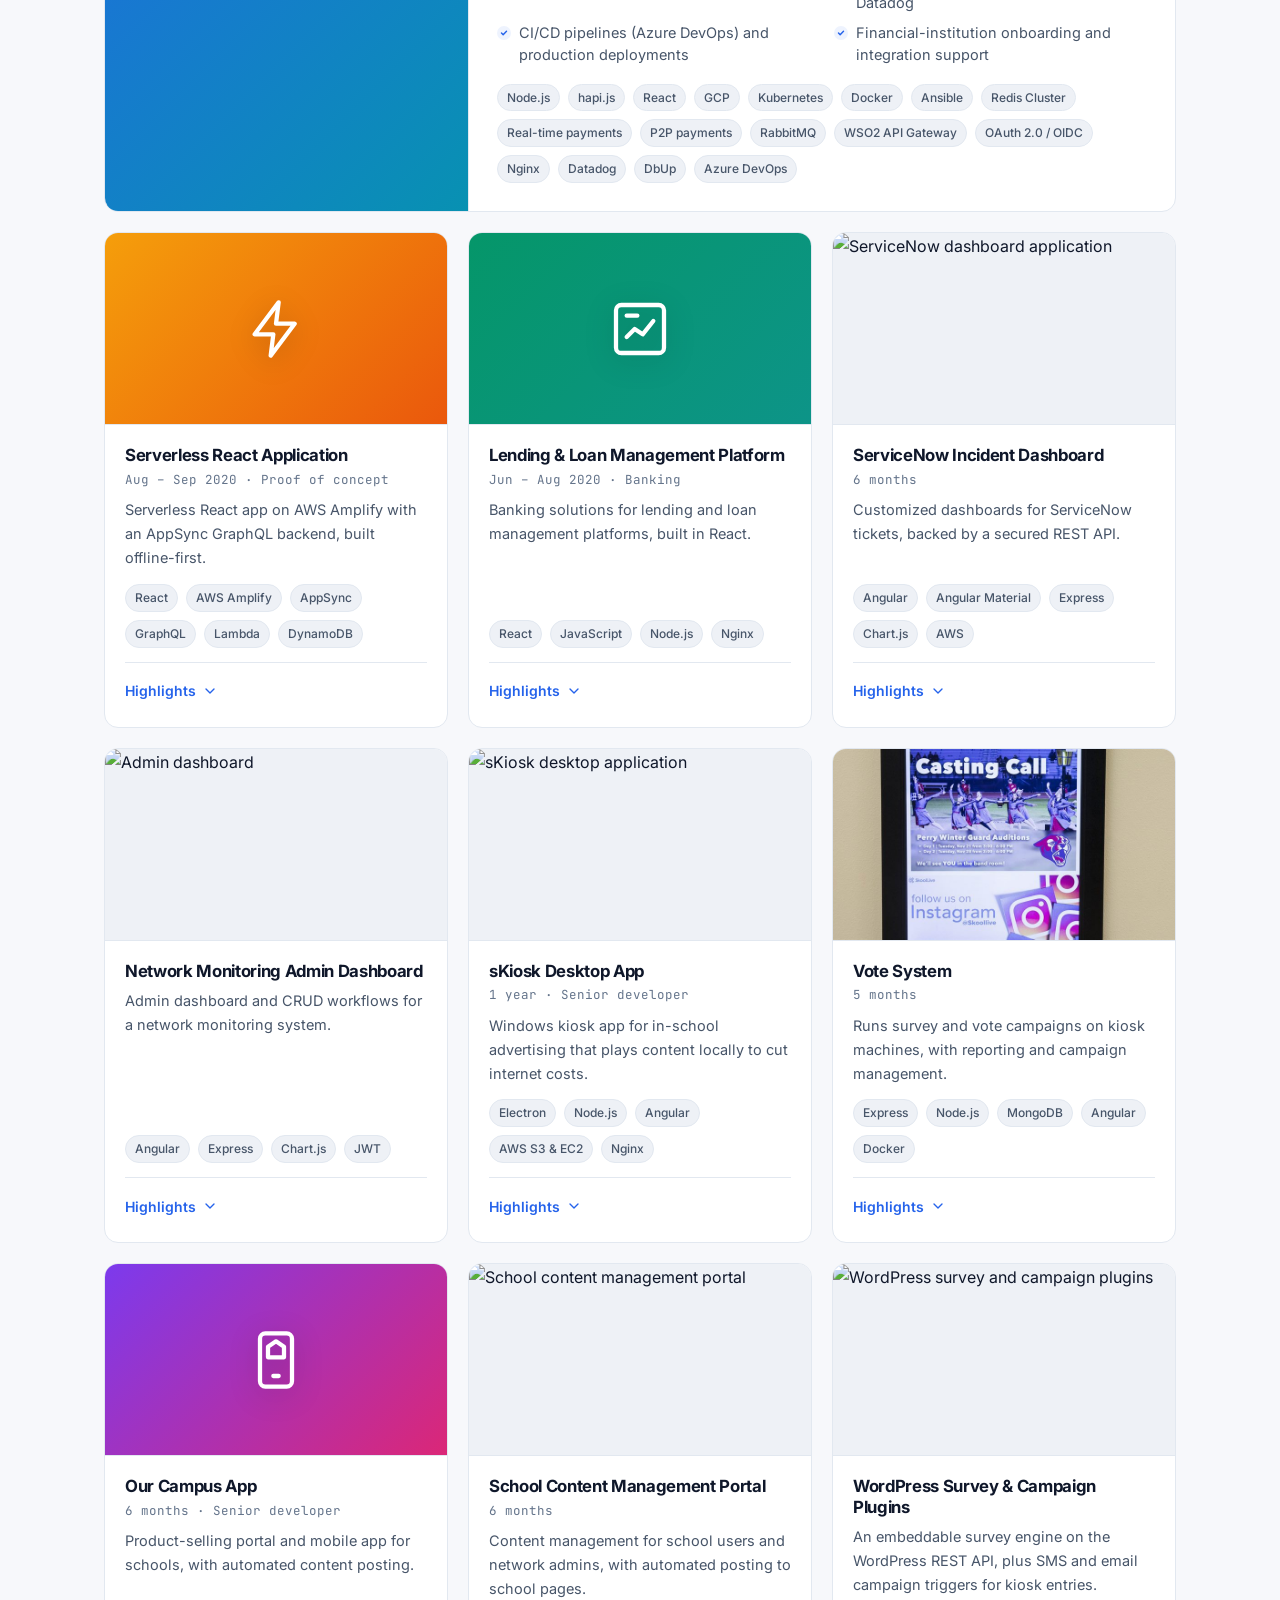
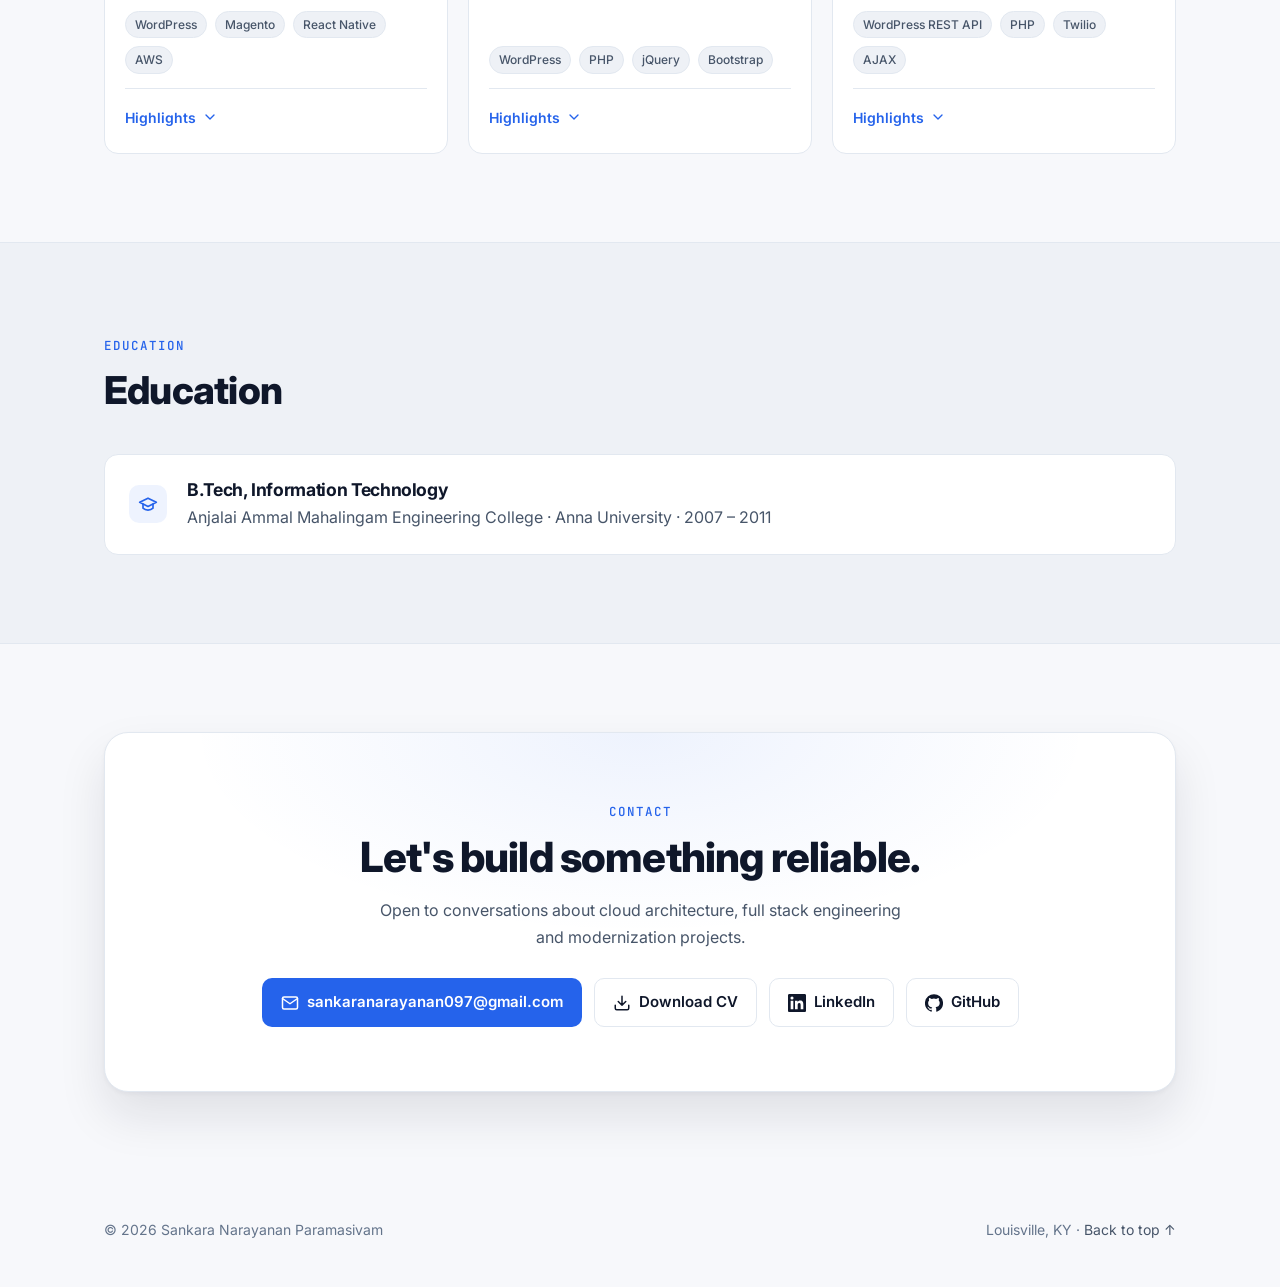
==== commit 9bb5be98: "Add AI-Assisted Engineering skills card (Claude Code, GitHub Copilot) Co-Authored-By: Claude Opus 5." ====
--- a/index.html
+++ b/index.html
@@ -7,6 +7,7 @@
 	<meta name="description" content="Google Cloud Certified Professional Cloud Architect and technical lead with 12+ years of full stack experience, currently building instant money transfer systems in banking. Node.js, React, Angular, Kubernetes, Redis and GCP.">
 	<meta name="author" content="Sankara Narayanan Paramasivam">
 	<link rel="canonical" href="https://sankar-dev.github.io/">
+	<meta name="google-site-verification" content="BMVtANS6D1NMBgZN65MnyYiY0vCGpKbLKM-jZBTNHNs">
 	<meta name="theme-color" content="#0a0e17" media="(prefers-color-scheme: dark)">
 	<meta name="theme-color" content="#f7f8fb" media="(prefers-color-scheme: light)">
 
@@ -14,8 +15,12 @@
 	<meta property="og:title" content="Sankara Narayanan Paramasivam — Cloud Architect & Full Stack Developer">
 	<meta property="og:description" content="Google Cloud Certified Professional Cloud Architect · Technical Lead in Banking &amp; Payments · Full Stack Developer · Node.js · React · Kubernetes · GCP">
 	<meta property="og:url" content="https://sankar-dev.github.io/">
-	<meta property="og:image" content="https://sankar-dev.github.io/images/sankar.png">
-	<meta name="twitter:card" content="summary">
+	<meta property="og:image" content="https://sankar-dev.github.io/images/og-image.jpg">
+	<meta property="og:image:width" content="1200">
+	<meta property="og:image:height" content="630">
+	<meta property="og:image:alt" content="Sankara Narayanan Paramasivam: Google Cloud Certified Professional Cloud Architect, Technical Lead in Banking & Payments">
+	<meta name="twitter:card" content="summary_large_image">
+	<meta name="twitter:image" content="https://sankar-dev.github.io/images/og-image.jpg">
 
 	<link rel="icon" href="favicon.svg" type="image/svg+xml">
 
@@ -37,7 +42,7 @@
 			"recognizedBy": { "@type": "Organization", "name": "Google Cloud" },
 			"url": "https://www.credly.com/badges/705d4c98-7a03-4e25-8f89-1579e74655a4"
 		},
-		"knowsAbout": ["Google Cloud Platform", "Cloud Architecture", "Node.js", "React", "Next.js", "Angular", "Kubernetes", "Docker", "Redis", "MSSQL", "PostgreSQL", "Banking", "Payments"],
+		"knowsAbout": ["Google Cloud Platform", "Cloud Architecture", "Node.js", "React", "Next.js", "Angular", "Kubernetes", "Docker", "Redis", "MSSQL", "PostgreSQL", "Banking", "Payments", "Claude Code", "GitHub Copilot", "AI-Assisted Software Development"],
 		"sameAs": [
 			"https://www.linkedin.com/in/sankara-narayanan-paramasivam-00a00a11a/",
 			"https://github.com/sankar-dev"
@@ -198,7 +203,7 @@
 					<div class="skill-card reveal">
 						<h3><svg viewBox="0 0 24 24" fill="none" stroke="currentColor" stroke-width="2" stroke-linecap="round" stroke-linejoin="round"><rect x="2" y="2" width="20" height="8" rx="2"/><rect x="2" y="14" width="20" height="8" rx="2"/><path d="M6 6h.01M6 18h.01"/></svg>Backend &amp; APIs</h3>
 						<div class="chips">
-							<span class="chip">Node.js</span><span class="chip">Express.js</span><span class="chip">hapi.js</span><span class="chip">REST APIs</span><span class="chip">GraphQL</span><span class="chip">SOAP</span><span class="chip">RabbitMQ</span><span class="chip">WSO2 API Gateway</span><span class="chip">Swagger / OpenAPI</span><span class="chip">PHP</span><span class="chip">Yii</span><span class="chip">WordPress</span><span class="chip">Magento</span><span class="chip">OpenCart</span><span class="chip">Gemini on Google Cloud</span>
+							<span class="chip">Node.js</span><span class="chip">Express.js</span><span class="chip">hapi.js</span><span class="chip">REST APIs</span><span class="chip">GraphQL</span><span class="chip">SOAP</span><span class="chip">RabbitMQ</span><span class="chip">WSO2 API Gateway</span><span class="chip">Swagger / OpenAPI</span><span class="chip">PHP</span><span class="chip">Yii</span><span class="chip">WordPress</span><span class="chip">Magento</span><span class="chip">OpenCart</span>
 						</div>
 					</div>
 					<div class="skill-card reveal">
@@ -223,6 +228,21 @@
 						<h3><svg viewBox="0 0 24 24" fill="none" stroke="currentColor" stroke-width="2" stroke-linecap="round" stroke-linejoin="round"><path d="M12 22s8-4 8-10V5l-8-3-8 3v7c0 6 8 10 8 10z"/><path d="M9 12l2 2 4-4"/></svg>Security &amp; Quality</h3>
 						<div class="chips">
 							<span class="chip">Cloud Security</span><span class="chip">IAM</span><span class="chip">SSO</span><span class="chip">OAuth 2.0</span><span class="chip">OpenID Connect</span><span class="chip">JWT</span><span class="chip">Role-based Access</span><span class="chip">Secure Networking</span><span class="chip">Web Application Security</span><span class="chip">OWASP Top 10</span><span class="chip">Secure SDLC</span><span class="chip">End-to-End Testing (Jest)</span>
+						</div>
+					</div>
+					<div class="skill-card skill-card-wide reveal">
+						<h3><svg viewBox="0 0 24 24" fill="none" stroke="currentColor" stroke-width="2" stroke-linecap="round" stroke-linejoin="round"><path d="M12 3l1.9 5.1L19 10l-5.1 1.9L12 17l-1.9-5.1L5 10l5.1-1.9z"/><path d="M19 15l.9 2.1L22 18l-2.1.9L19 21l-.9-2.1L16 18l2.1-.9z"/></svg>AI-Assisted Engineering</h3>
+						<div class="skill-card-body">
+							<ul class="skill-points">
+								<li>Use <strong>Claude Code</strong> and <strong>GitHub Copilot</strong> in day-to-day development for coding, refactoring, debugging and writing unit tests.</li>
+								<li>Run agentic workflows: plan multi-file changes, let the agent run builds and tests, then review the diff before it is merged.</li>
+								<li>Review every AI-generated change for correctness, security (OWASP) and maintainability; the engineer stays accountable for the code.</li>
+								<li>Keep customer data, secrets and credentials out of prompts, in line with the security and compliance rules of banking projects.</li>
+								<li>Give the AI project context (instruction files, coding conventions, focused prompts) so its output matches team standards.</li>
+							</ul>
+							<div class="chips">
+								<span class="chip">Claude Code</span><span class="chip">GitHub Copilot</span><span class="chip">Gemini on Google Cloud</span><span class="chip">Prompt Engineering</span><span class="chip">Context Engineering</span><span class="chip">Agentic Coding</span><span class="chip">AI Pair Programming</span><span class="chip">AI-Assisted Code Review</span><span class="chip">AI-Generated Unit Tests</span><span class="chip">Refactoring &amp; Debugging</span><span class="chip">Technical Documentation</span><span class="chip">Responsible AI Use</span>
+							</div>
 						</div>
 					</div>
 				</div>
--- a/css/site.css
+++ b/css/site.css
@@ -277,6 +277,12 @@
 .skill-card h3 { display: flex; align-items: center; gap: 10px; font-size: 16px; font-weight: 650; margin-bottom: 14px; }
 .skill-card h3 svg { width: 20px; height: 20px; color: var(--accent); }
 .chips { display: flex; flex-wrap: wrap; gap: 8px; }
+.skill-card-wide { grid-column: 1 / -1; }
+.skill-card-body { display: grid; grid-template-columns: 1.3fr 1fr; gap: 24px; align-items: start; }
+.skill-points { list-style: none; margin: 0; padding: 0; display: grid; gap: 8px; }
+.skill-points li { position: relative; padding-left: 16px; font-size: 14px; color: var(--text-muted); line-height: 1.55; }
+.skill-points li::before { content: ""; position: absolute; left: 2px; top: 9px; width: 5px; height: 5px; border-radius: 50%; background: var(--accent); }
+.skill-points strong { color: var(--text); font-weight: 600; }
 .chip {
 	font-size: 13px; font-weight: 500; padding: 5px 11px; border-radius: 999px;
 	background: var(--bg-soft); color: var(--text-muted); border: 1px solid var(--border);
@@ -507,6 +513,7 @@
 	.container { padding: 0 16px; }
 	.section { padding: 64px 0; }
 	.skills-grid, .projects-grid { grid-template-columns: 1fr; }
+	.skill-card-body { grid-template-columns: 1fr; gap: 16px; }
 	.stat { padding: 18px; }
 	.stat-value { font-size: 1.5rem; }
 	.role { padding-left: 44px; }
